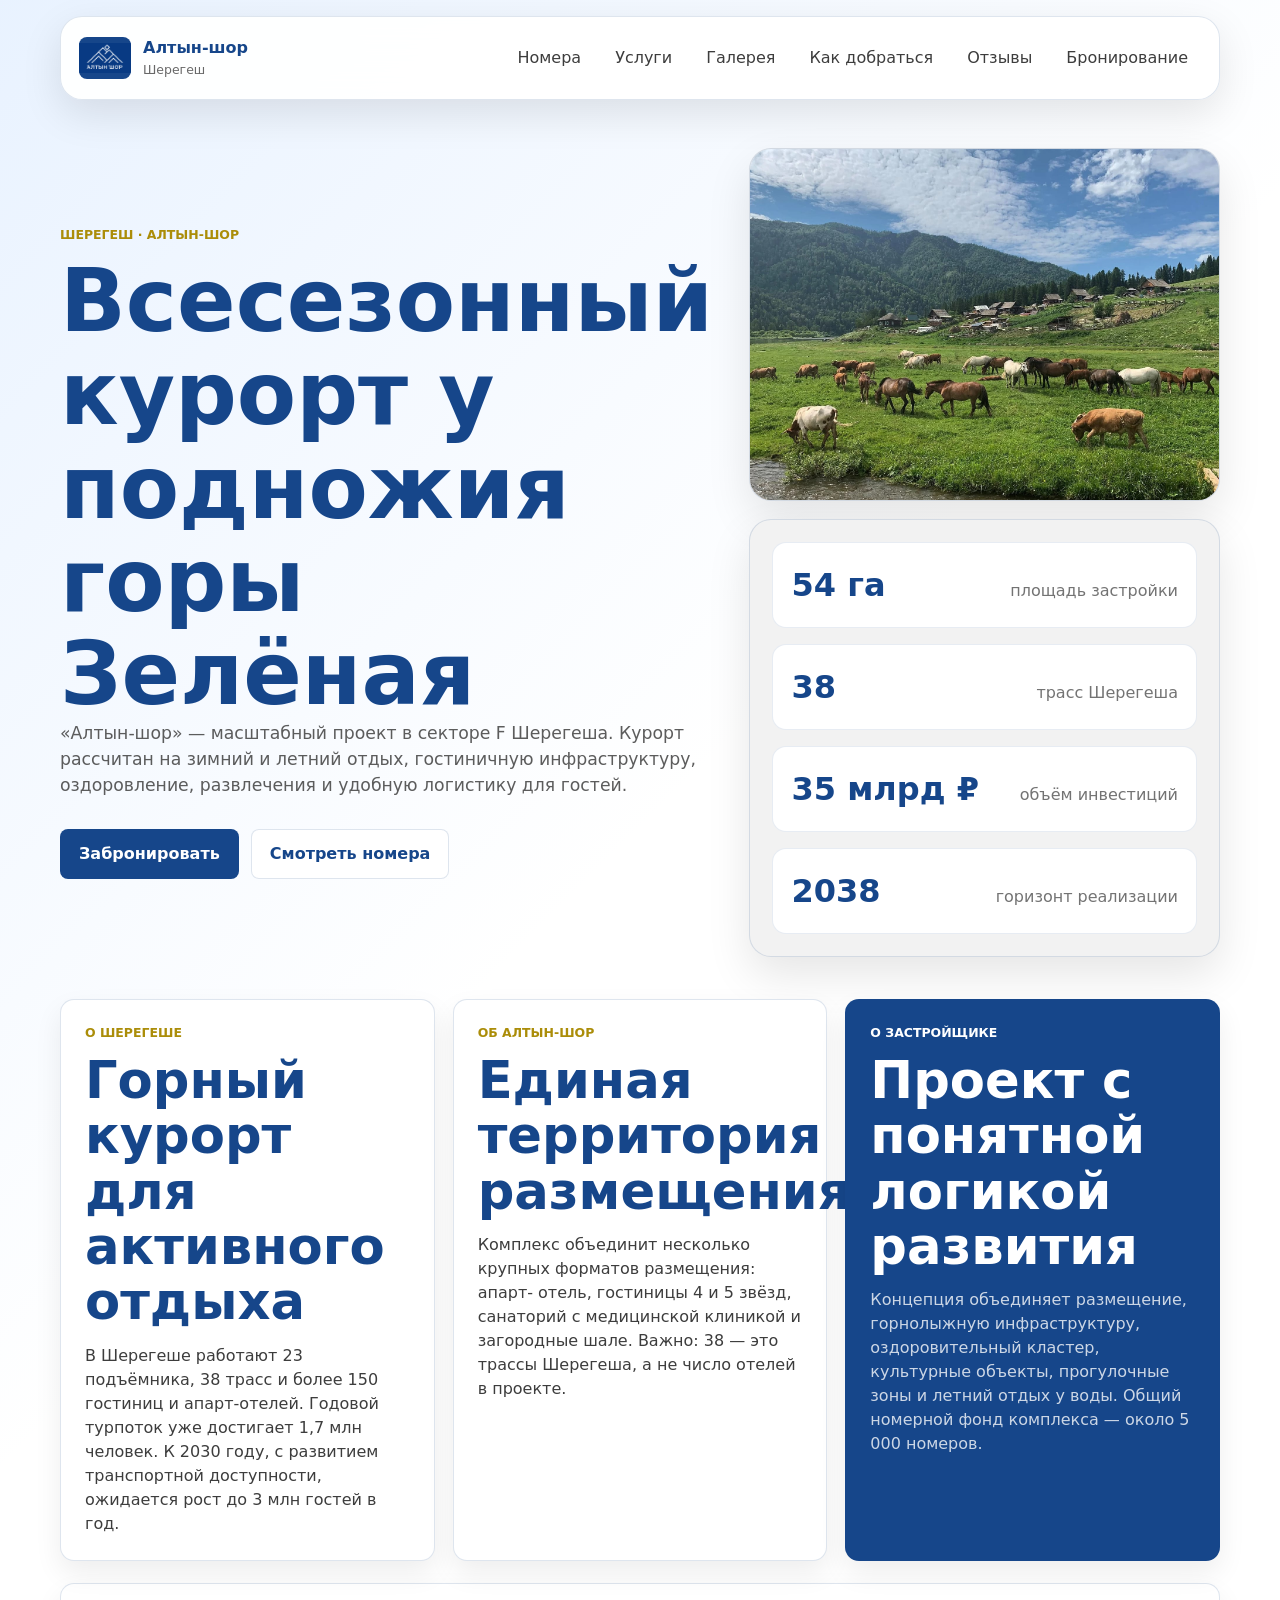
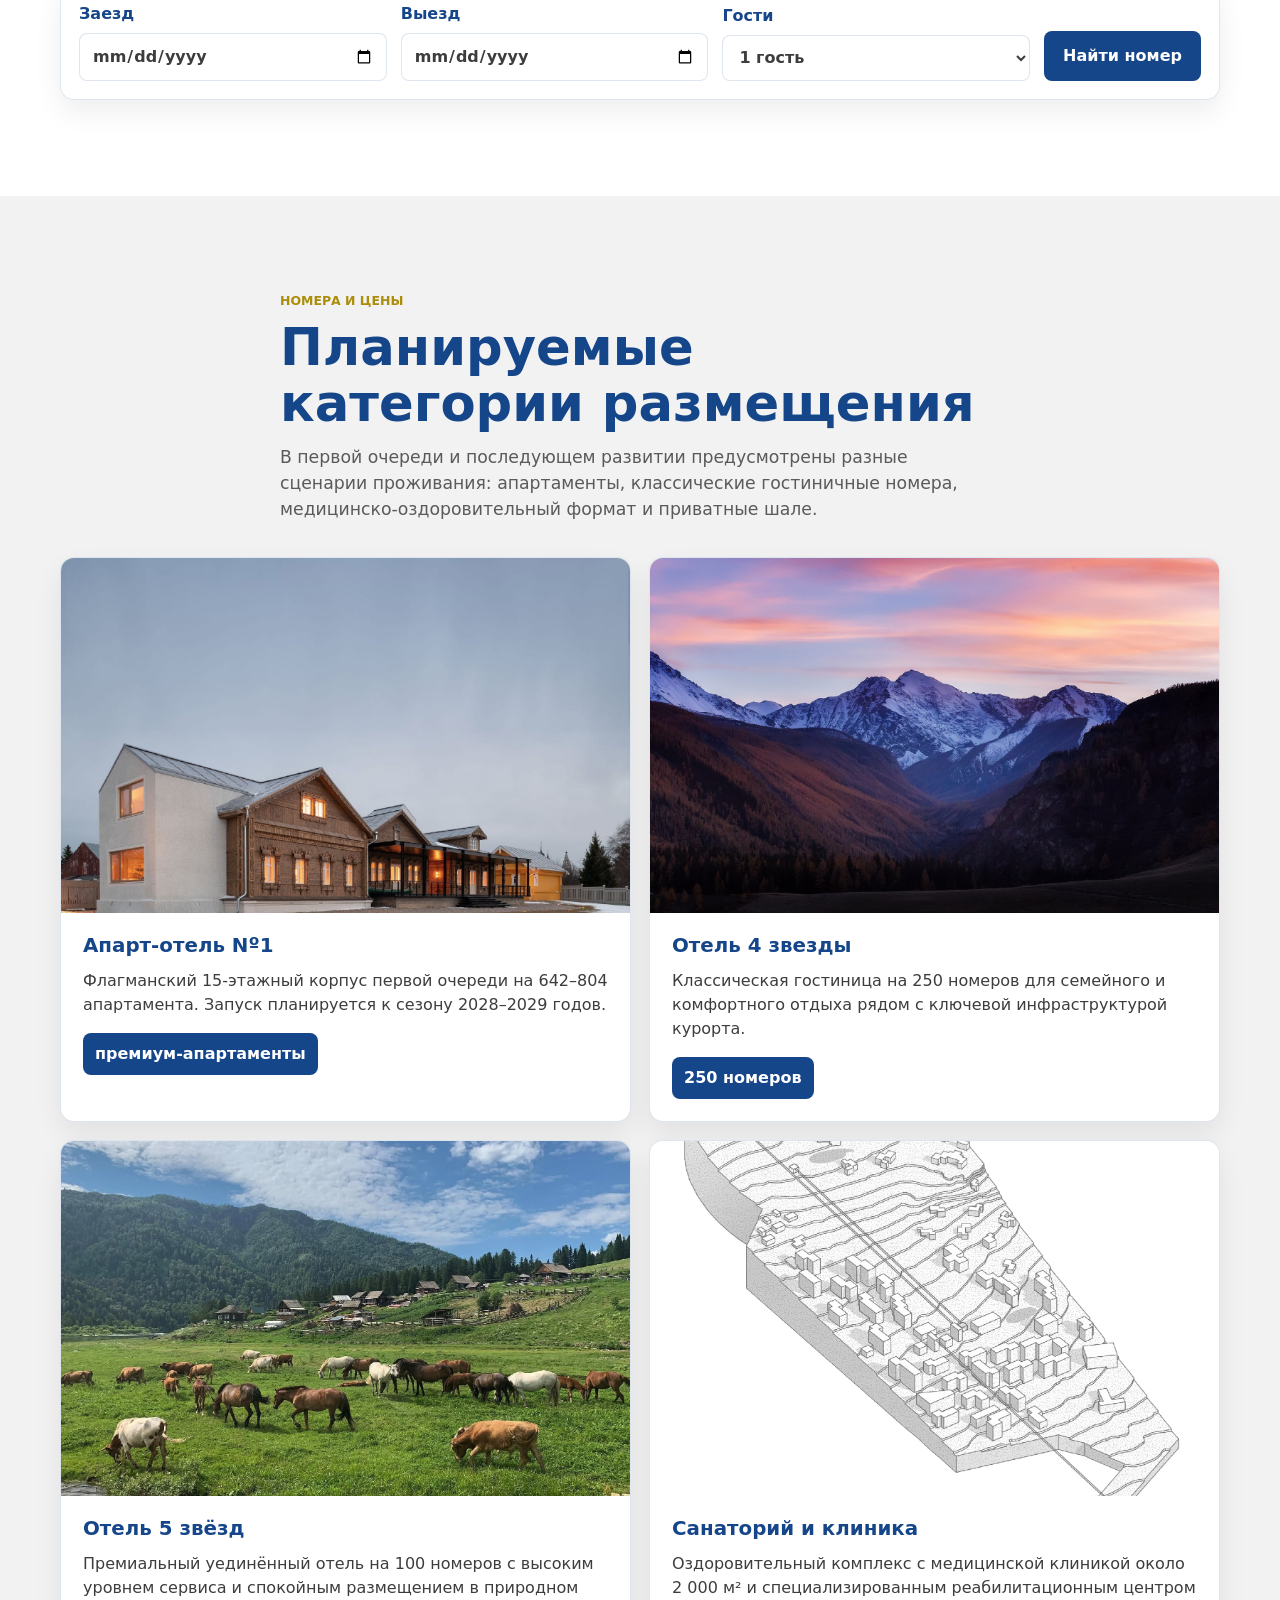
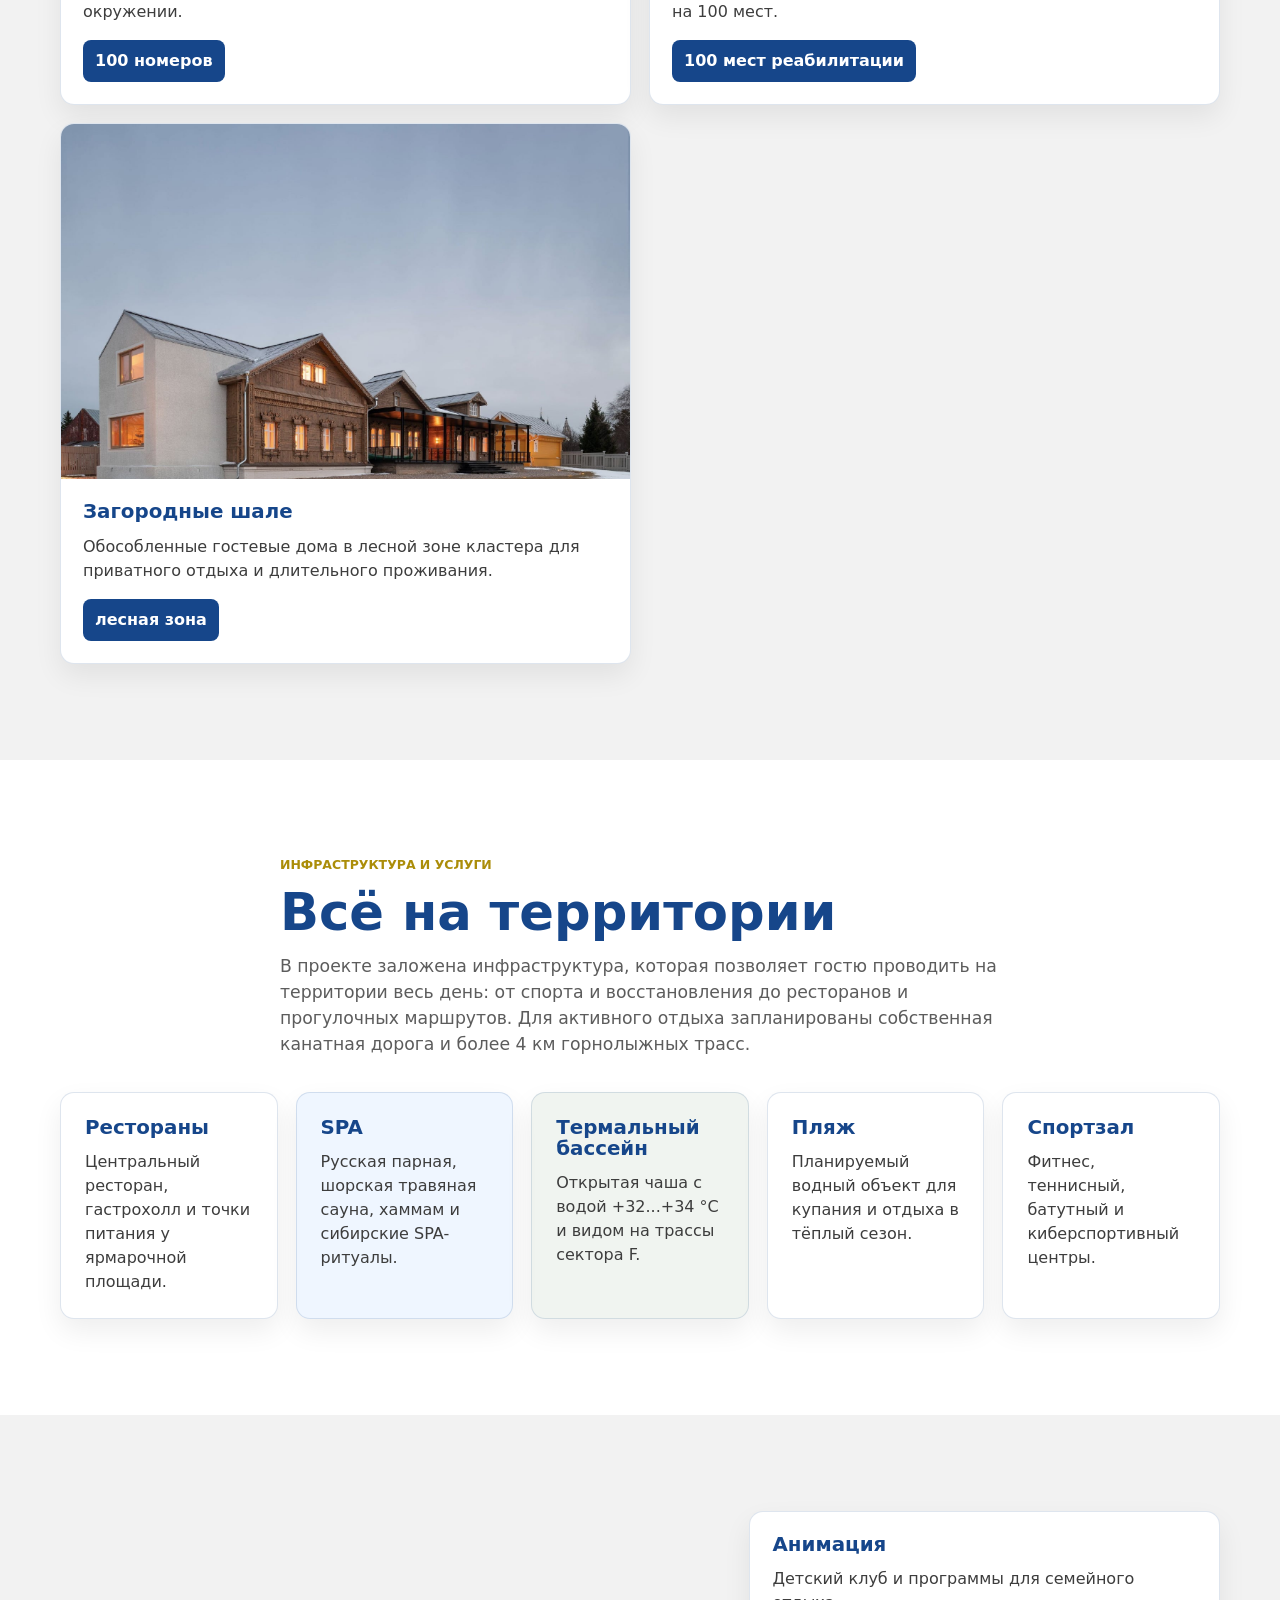
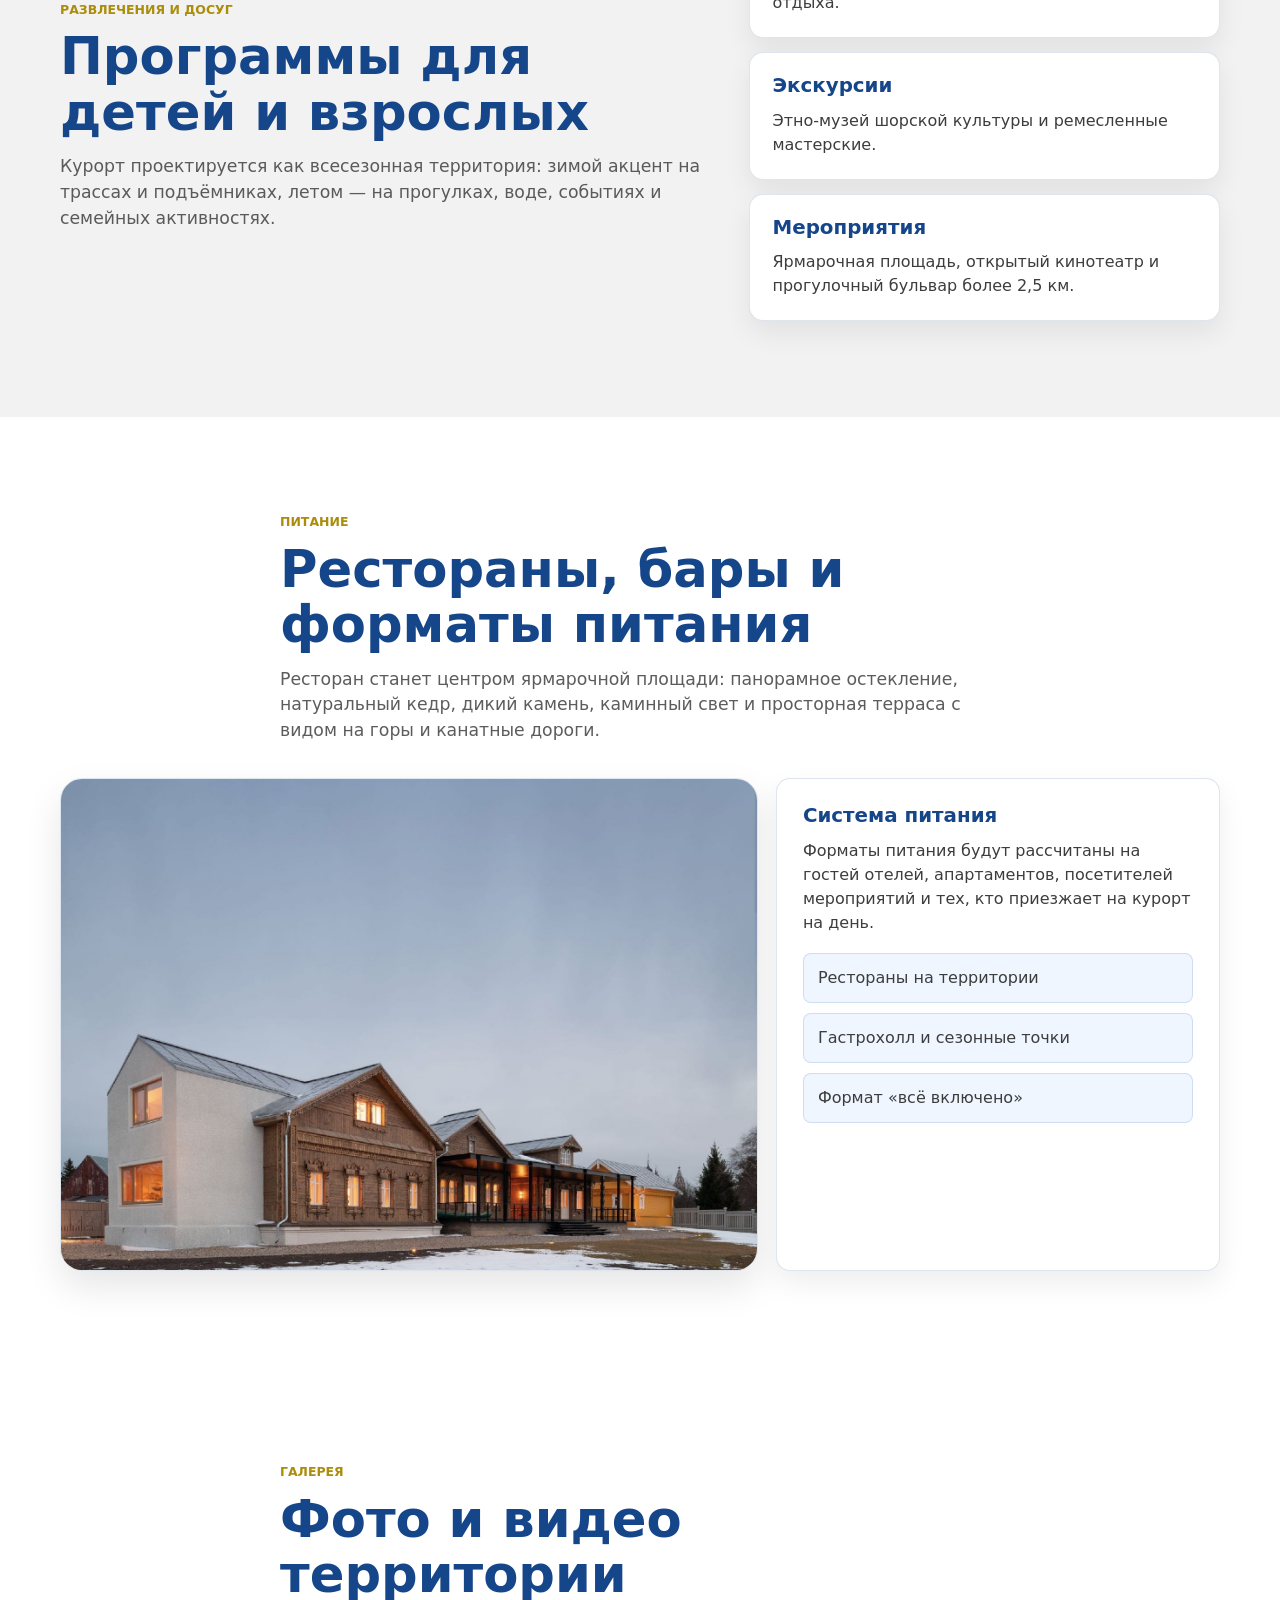
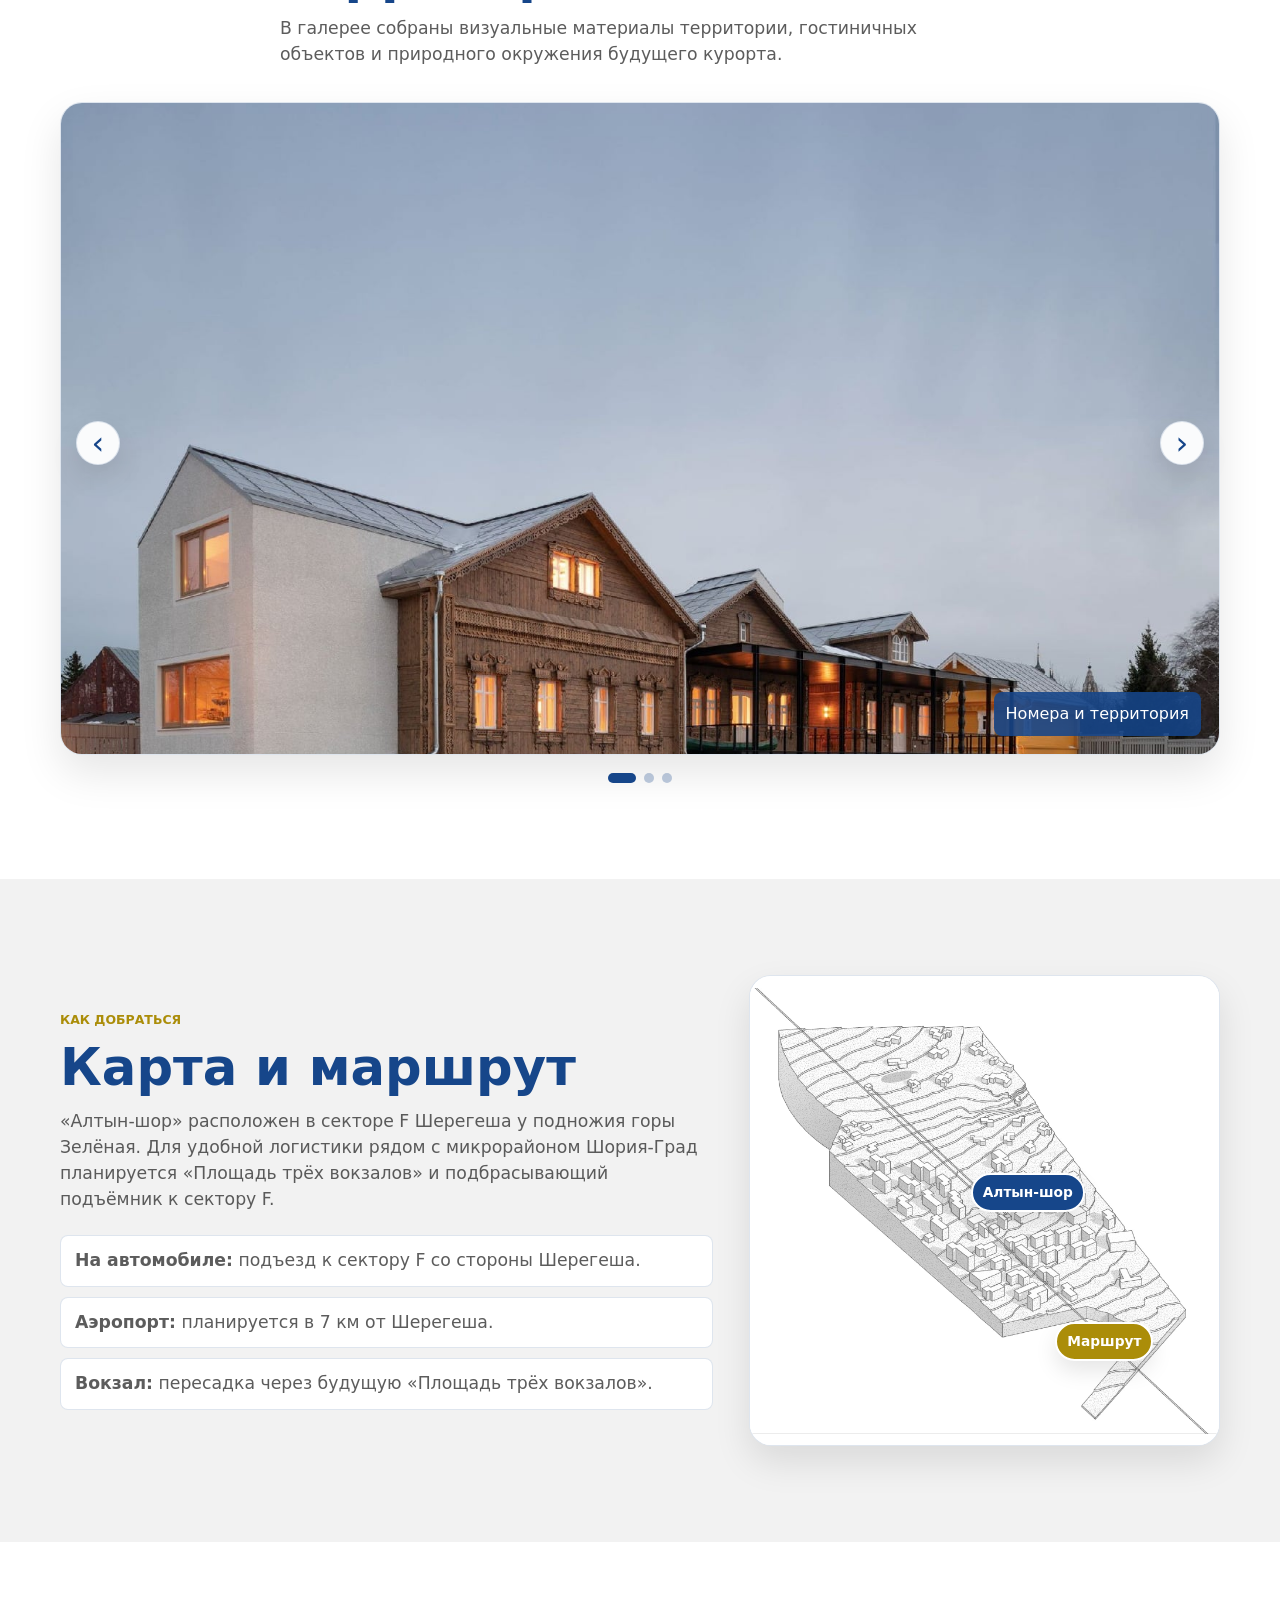
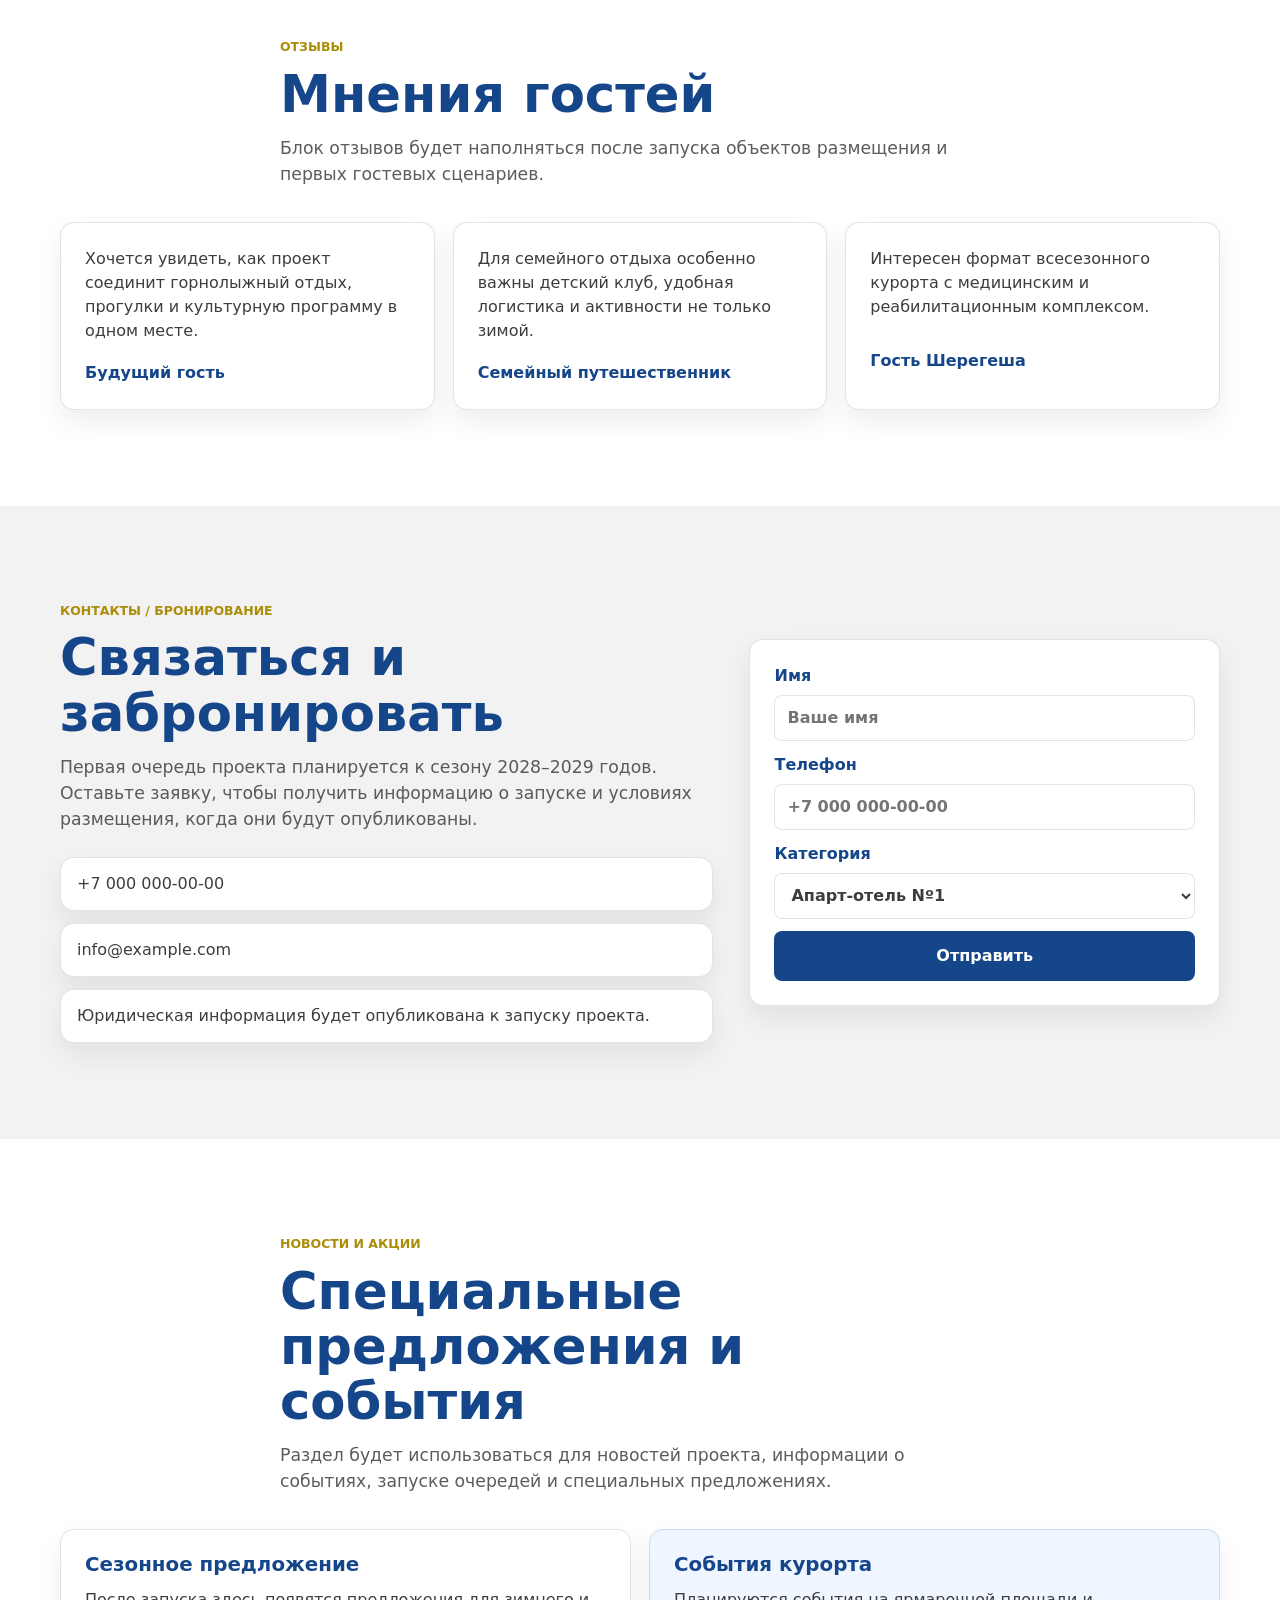
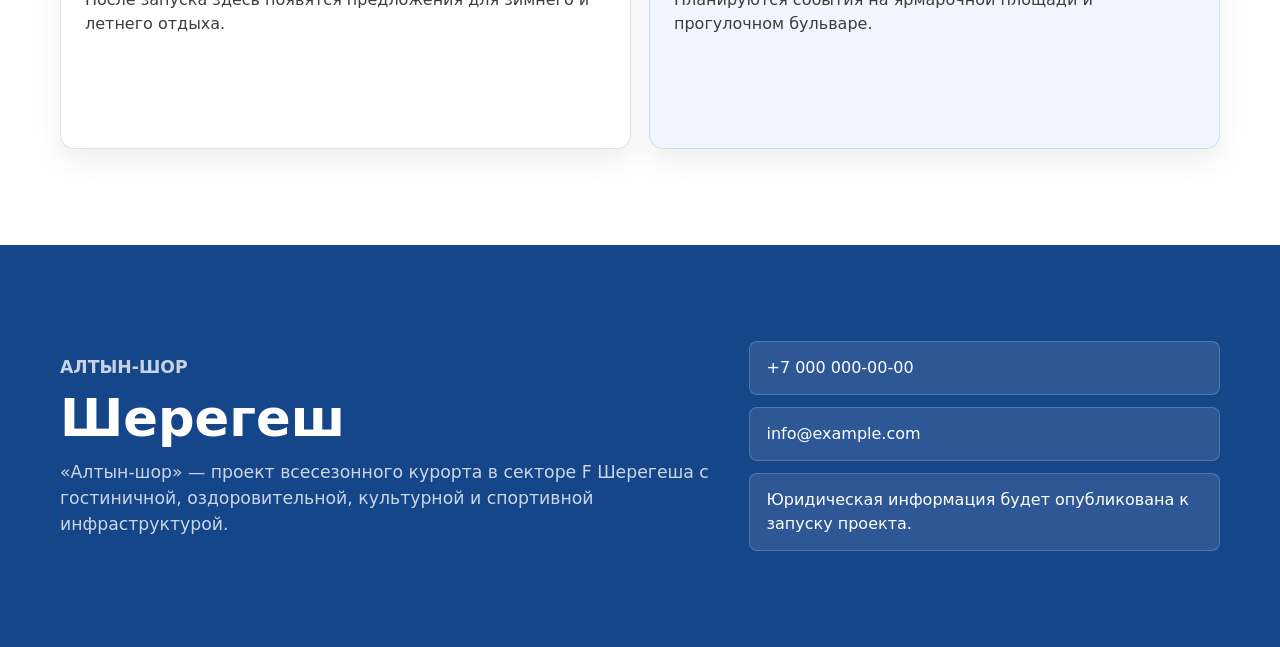
==== src/index.html @ 979ae22f "feat: Update" ====
<!doctype html>
<html lang="ru">
  <head>
    <meta charset="UTF-8" />
    <meta name="viewport" content="width=device-width, initial-scale=1.0" />
    <title>Алтын-шор | Шерегеш</title>
    <meta
      name="description"
      content="Одностраничный лендинг гостиничного проекта Алтын-шор в Шерегеше."
    />
    <link rel="stylesheet" href="./styles.css" />
  </head>
  <body>
    <header class="site-header" data-header>
      <div class="header-inner">
        <a class="brand" href="#top" aria-label="Алтын-шор, к началу страницы">
          <span class="brand-mark" aria-hidden="true">
            <img src="./static/logo.png" alt="" />
          </span>
          <span class="brand-text">
            <span class="brand-name">Алтын-шор</span>
            <span class="brand-subtitle">Шерегеш</span>
          </span>
        </a>

        <nav class="site-nav" aria-label="Навигация по странице">
          <a href="#rooms">Номера</a>
          <a href="#infrastructure">Услуги</a>
          <a href="#gallery">Галерея</a>
          <a href="#route">Как добраться</a>
          <a href="#reviews">Отзывы</a>
          <a href="#booking">Бронирование</a>
        </nav>
      </div>
    </header>

    <main id="top">
      <section class="hero section" id="home">
        <div class="section-grid hero-grid">
          <div class="hero-content">
            <p class="section-kicker">Шерегеш · Алтын-шор</p>
            <h1>Всесезонный курорт у подножия горы Зелёная</h1>
            <p class="section-lead">
              «Алтын-шор» — масштабный проект в секторе F Шерегеша. Курорт
              рассчитан на зимний и летний отдых, гостиничную инфраструктуру,
              оздоровление, развлечения и удобную логистику для гостей.
            </p>
            <div class="hero-actions">
              <a class="button button-primary" href="#booking">Забронировать</a>
              <a class="button button-secondary" href="#rooms">Смотреть номера</a>
            </div>
          </div>

          <div class="hero-aside">
            <figure class="hero-image-card">
              <img src="./static/shor.jpg" alt="Территория Алтын-шор" />
            </figure>

            <div class="hero-panel" aria-label="Краткая информация">
              <div>
                <span class="stat-number">54 га</span>
                <span class="stat-label">площадь застройки</span>
              </div>
              <div>
                <span class="stat-number">38</span>
                <span class="stat-label">трасс Шерегеша</span>
              </div>
              <div>
                <span class="stat-number">35 млрд ₽</span>
                <span class="stat-label">объём инвестиций</span>
              </div>
              <div>
                <span class="stat-number">2038</span>
                <span class="stat-label">горизонт реализации</span>
              </div>
            </div>
          </div>
        </div>

        <div class="home-details">
          <article class="feature-block">
            <p class="section-kicker">О Шерегеше</p>
            <h2>Горный курорт для активного отдыха</h2>
            <p>
              В Шерегеше работают 23 подъёмника, 38 трасс и более 150
              гостиниц и апарт-отелей. Годовой турпоток
              уже достигает 1,7 млн человек. К 2030 году, с развитием
              транспортной доступности, ожидается рост до 3 млн гостей в год.
            </p>
          </article>
          <article class="feature-block">
            <p class="section-kicker">Об Алтын-шор</p>
            <h2>Единая территория размещения</h2>
            <p>
              Комплекс объединит несколько крупных форматов размещения: апарт-
              отель, гостиницы 4 и 5 звёзд, санаторий с медицинской клиникой и
              загородные шале. Важно: 38 — это трассы Шерегеша, а не число
              отелей в проекте.
            </p>
          </article>
          <article class="feature-block developer-block">
            <p class="section-kicker">О застройщике</p>
            <h2>Проект с понятной логикой развития</h2>
            <p>
              Концепция объединяет размещение, горнолыжную инфраструктуру,
              оздоровительный кластер, культурные объекты, прогулочные зоны и
              летний отдых у воды. Общий номерной фонд комплекса — около 5 000
              номеров.
            </p>
          </article>
        </div>

        <form class="quick-booking" aria-label="Форма быстрого поиска">
          <label>
            <span>Заезд</span>
            <input type="date" name="arrival" />
          </label>
          <label>
            <span>Выезд</span>
            <input type="date" name="departure" />
          </label>
          <label>
            <span>Гости</span>
            <select name="guests">
              <option>1 гость</option>
              <option>2 гостя</option>
              <option>3 гостя</option>
              <option>4 гостя</option>
            </select>
          </label>
          <button class="button button-primary" type="submit">Найти номер</button>
        </form>
      </section>

      <section class="section pricing-section" id="rooms">
        <div class="section-heading">
          <p class="section-kicker">Номера и цены</p>
          <h2>Планируемые категории размещения</h2>
          <p>
            В первой очереди и последующем развитии предусмотрены разные
            сценарии проживания: апартаменты, классические гостиничные номера,
            медицинско-оздоровительный формат и приватные шале.
          </p>
        </div>

        <div class="room-grid">
          <article class="room-card">
            <img src="./static/houses.jpg" alt="Категория стандарт" />
            <div>
              <h3>Апарт-отель Nº1</h3>
              <p>
                Флагманский 15-этажный корпус первой очереди на 642–804
                апартамента. Запуск планируется к сезону 2028–2029 годов.
              </p>
              <span class="room-price">премиум-апартаменты</span>
            </div>
          </article>
          <article class="room-card">
            <img src="./static/shor-2.jpg" alt="Категория люкс" />
            <div>
              <h3>Отель 4 звезды</h3>
              <p>
                Классическая гостиница на 250 номеров для семейного и
                комфортного отдыха рядом с ключевой инфраструктурой курорта.
              </p>
              <span class="room-price">250 номеров</span>
            </div>
          </article>
          <article class="room-card">
            <img src="./static/shor.jpg" alt="Премиальный отель" />
            <div>
              <h3>Отель 5 звёзд</h3>
              <p>
                Премиальный уединённый отель на 100 номеров с высоким уровнем
                сервиса и спокойным размещением в природном окружении.
              </p>
              <span class="room-price">100 номеров</span>
            </div>
          </article>
          <article class="room-card">
            <img src="./static/shor-scheme.jpg" alt="Санаторий и клиника" />
            <div>
              <h3>Санаторий и клиника</h3>
              <p>
                Оздоровительный комплекс с медицинской клиникой около 2 000 м²
                и специализированным реабилитационным центром на 100 мест.
              </p>
              <span class="room-price">100 мест реабилитации</span>
            </div>
          </article>
          <article class="room-card">
            <img src="./static/houses.jpg" alt="Комплекс загородных шале" />
            <div>
              <h3>Загородные шале</h3>
              <p>
                Обособленные гостевые дома в лесной зоне кластера для
                приватного отдыха и длительного проживания.
              </p>
              <span class="room-price">лесная зона</span>
            </div>
          </article>
        </div>
      </section>

      <section class="section" id="infrastructure">
        <div class="section-heading">
          <p class="section-kicker">Инфраструктура и услуги</p>
          <h2>Всё на территории</h2>
          <p>
            В проекте заложена инфраструктура, которая позволяет гостю проводить
            на территории весь день: от спорта и восстановления до ресторанов и
            прогулочных маршрутов. Для активного отдыха запланированы
            собственная канатная дорога и более 4 км горнолыжных трасс.
          </p>
        </div>

        <div class="info-grid">
          <article class="info-card">
            <h3>Рестораны</h3>
            <p>Центральный ресторан, гастрохолл и точки питания у ярмарочной площади.</p>
          </article>
          <article class="info-card">
            <h3>SPA</h3>
            <p>Русская парная, шорская травяная сауна, хаммам и сибирские SPA-ритуалы.</p>
          </article>
          <article class="info-card">
            <h3>Термальный бассейн</h3>
            <p>Открытая чаша с водой +32...+34 °C и видом на трассы сектора F.</p>
          </article>
          <article class="info-card">
            <h3>Пляж</h3>
            <p>Планируемый водный объект для купания и отдыха в тёплый сезон.</p>
          </article>
          <article class="info-card">
            <h3>Спортзал</h3>
            <p>Фитнес, теннисный, батутный и киберспортивный центры.</p>
          </article>
        </div>
      </section>

      <section class="section leisure-section" id="leisure">
        <div class="section-grid">
          <div class="section-heading inline-heading">
            <p class="section-kicker">Развлечения и досуг</p>
            <h2>Программы для детей и взрослых</h2>
            <p>
              Курорт проектируется как всесезонная территория: зимой акцент на
              трассах и подъёмниках, летом — на прогулках, воде, событиях и
              семейных активностях.
            </p>
          </div>
          <div class="stack-list">
            <article>
              <h3>Анимация</h3>
              <p>Детский клуб и программы для семейного отдыха.</p>
            </article>
            <article>
              <h3>Экскурсии</h3>
              <p>Этно-музей шорской культуры и ремесленные мастерские.</p>
            </article>
            <article>
              <h3>Мероприятия</h3>
              <p>Ярмарочная площадь, открытый кинотеатр и прогулочный бульвар более 2,5 км.</p>
            </article>
          </div>
        </div>
      </section>

      <section class="section food-section" id="food">
        <div class="section-heading">
          <p class="section-kicker">Питание</p>
          <h2>Рестораны, бары и форматы питания</h2>
          <p>
            Ресторан станет центром ярмарочной площади: панорамное остекление,
            натуральный кедр, дикий камень, каминный свет и просторная терраса
            с видом на горы и канатные дороги.
          </p>
        </div>

        <div class="food-layout">
          <img src="./static/houses.jpg" alt="Территория с объектами питания" />
          <div class="food-card">
            <h3>Система питания</h3>
            <p>
              Форматы питания будут рассчитаны на гостей отелей, апартаментов,
              посетителей мероприятий и тех, кто приезжает на курорт на день.
            </p>
            <ul class="clean-list">
              <li>Рестораны на территории</li>
              <li>Гастрохолл и сезонные точки</li>
              <li>Формат «всё включено»</li>
            </ul>
          </div>
        </div>
      </section>

      <section class="section" id="gallery">
        <div class="section-heading">
          <p class="section-kicker">Галерея</p>
          <h2>Фото и видео территории</h2>
          <p>
            В галерее собраны визуальные материалы территории, гостиничных
            объектов и природного окружения будущего курорта.
          </p>
        </div>

        <div class="carousel" data-carousel>
          <button
            class="carousel-control carousel-control-prev"
            type="button"
            data-carousel-prev
            aria-label="Предыдущее изображение"
          >
            ‹
          </button>
          <div class="carousel-viewport">
            <div class="carousel-track" data-carousel-track>
              <figure class="carousel-slide">
                <img src="./static/houses.jpg" alt="Гостиничные дома Алтын-шор" />
                <figcaption>Номера и территория</figcaption>
              </figure>
              <figure class="carousel-slide">
                <img
                  src="./static/shor-2.jpg"
                  alt="Объект Алтын-шор на природной территории"
                />
                <figcaption>Виды и окружение</figcaption>
              </figure>
              <figure class="carousel-slide">
                <img src="./static/shor.jpg" alt="Вид территории Алтын-шор" />
                <figcaption>Общая зона отдыха</figcaption>
              </figure>
            </div>
          </div>
          <button
            class="carousel-control carousel-control-next"
            type="button"
            data-carousel-next
            aria-label="Следующее изображение"
          >
            ›
          </button>
          <div class="carousel-dots" data-carousel-dots aria-label="Слайды"></div>
        </div>
      </section>

      <section class="section map-section" id="route">
        <div class="section-grid">
          <div class="section-heading inline-heading">
            <p class="section-kicker">Как добраться</p>
            <h2>Карта и маршрут</h2>
            <p>
              «Алтын-шор» расположен в секторе F Шерегеша у подножия горы
              Зелёная. Для удобной логистики рядом с микрорайоном Шория-Град
              планируется «Площадь трёх вокзалов» и подбрасывающий подъёмник к
              сектору F.
            </p>
            <div class="route-notes">
              <p><strong>На автомобиле:</strong> подъезд к сектору F со стороны Шерегеша.</p>
              <p><strong>Аэропорт:</strong> планируется в 7 км от Шерегеша.</p>
              <p><strong>Вокзал:</strong> пересадка через будущую «Площадь трёх вокзалов».</p>
            </div>
          </div>
          <div class="map-frame interactive-map">
            <img
              src="./static/shor-scheme.jpg"
              alt="Схема расположения объектов Алтын-шор"
            />
            <span class="map-marker marker-main">Алтын-шор</span>
            <span class="map-marker marker-route">Маршрут</span>
          </div>
        </div>
      </section>

      <section class="section reviews-section" id="reviews">
        <div class="section-heading">
          <p class="section-kicker">Отзывы</p>
          <h2>Мнения гостей</h2>
          <p>
            Блок отзывов будет наполняться после запуска объектов размещения и
            первых гостевых сценариев.
          </p>
        </div>

        <div class="review-grid">
          <blockquote>
            <p>
              Хочется увидеть, как проект соединит горнолыжный отдых, прогулки
              и культурную программу в одном месте.
            </p>
            <cite>Будущий гость</cite>
          </blockquote>
          <blockquote>
            <p>
              Для семейного отдыха особенно важны детский клуб, удобная
              логистика и активности не только зимой.
            </p>
            <cite>Семейный путешественник</cite>
          </blockquote>
          <blockquote>
            <p>
              Интересен формат всесезонного курорта с медицинским и
              реабилитационным комплексом.
            </p>
            <cite>Гость Шерегеша</cite>
          </blockquote>
        </div>
      </section>

      <section class="section booking-section" id="booking">
        <div class="section-grid">
          <div class="section-heading inline-heading">
            <p class="section-kicker">Контакты / Бронирование</p>
            <h2>Связаться и забронировать</h2>
            <p>
              Первая очередь проекта планируется к сезону 2028–2029 годов.
              Оставьте заявку, чтобы получить информацию о запуске и условиях
              размещения, когда они будут опубликованы.
            </p>
            <address class="contact-list">
              <a href="tel:+70000000000">+7 000 000-00-00</a>
              <a href="mailto:info@example.com">info@example.com</a>
              <span>Юридическая информация будет опубликована к запуску проекта.</span>
            </address>
          </div>

          <form class="booking-form" aria-label="Онлайн-бронирование">
            <label>
              <span>Имя</span>
              <input type="text" name="name" placeholder="Ваше имя" />
            </label>
            <label>
              <span>Телефон</span>
              <input type="tel" name="phone" placeholder="+7 000 000-00-00" />
            </label>
            <label>
              <span>Категория</span>
              <select name="room">
                <option>Апарт-отель Nº1</option>
                <option>Отель 4 звезды</option>
                <option>Отель 5 звёзд</option>
                <option>Санаторий и клиника</option>
                <option>Загородные шале</option>
              </select>
            </label>
            <button class="button button-primary" type="submit">Отправить</button>
          </form>
        </div>
      </section>

      <section class="section news-section" id="news">
        <div class="section-heading">
          <p class="section-kicker">Новости и акции</p>
          <h2>Специальные предложения и события</h2>
          <p>
            Раздел будет использоваться для новостей проекта, информации о
            событиях, запуске очередей и специальных предложениях.
          </p>
        </div>

        <div class="news-grid">
          <article class="info-card">
            <h3>Сезонное предложение</h3>
            <p>После запуска здесь появятся предложения для зимнего и летнего отдыха.</p>
          </article>
          <article class="info-card">
            <h3>События курорта</h3>
            <p>Планируются события на ярмарочной площади и прогулочном бульваре.</p>
          </article>
        </div>
      </section>
    </main>

    <footer class="site-footer section">
      <div class="footer-grid">
        <div>
          <p class="section-kicker">Алтын-шор</p>
          <h2>Шерегеш</h2>
          <p>
            «Алтын-шор» — проект всесезонного курорта в секторе F Шерегеша с
            гостиничной, оздоровительной, культурной и спортивной
            инфраструктурой.
          </p>
        </div>
        <address class="footer-contacts">
          <a href="tel:+70000000000">+7 000 000-00-00</a>
          <a href="mailto:info@example.com">info@example.com</a>
          <span>Юридическая информация будет опубликована к запуску проекта.</span>
        </address>
      </div>
    </footer>

    <script src="./script.js"></script>
  </body>
</html>
---- src/styles.css ----
:root {
  --color-primary: rgb(22 70 138);
  --color-accent: rgb(171 141 9);
  --color-accent-secondary: rgb(210 123 165);
  --color-support-blue: rgb(174 209 255);
  --color-support-violet: rgb(155 168 227);
  --color-support-green: rgb(66 120 71);
  --color-support-purple: rgb(109 84 191);
  --color-text: rgb(61 61 61);
  --color-background: rgb(255 255 255);
  --color-surface: rgb(242 242 242);
  --color-black: rgb(0 0 0);
  --color-border: rgb(22 70 138 / 14%);
  --color-shadow: rgb(0 0 0 / 10%);
  --radius-sm: 8px;
  --radius-md: 14px;
  --radius-lg: 22px;
  --container: 1160px;
  --header-height: 82px;
  --transition: 180ms ease;
}

*,
*::before,
*::after {
  box-sizing: border-box;
}

* {
  margin: 0;
}

html {
  scroll-behavior: smooth;
}

body {
  min-height: 100vh;
  color: var(--color-text);
  background: var(--color-background);
  font-family:
    Inter, system-ui, -apple-system, BlinkMacSystemFont, "Segoe UI", sans-serif;
  line-height: 1.5;
  text-rendering: optimizeLegibility;
}

img,
picture,
svg {
  display: block;
  max-width: 100%;
}

button,
input,
textarea,
select {
  font: inherit;
}

button {
  border: 0;
}

a {
  color: inherit;
  text-decoration: none;
}

a:visited {
  color: inherit;
}

:focus-visible {
  outline: 3px solid rgb(171 141 9 / 45%);
  outline-offset: 3px;
}

main {
  overflow: hidden;
}

.site-header {
  position: fixed;
  top: 16px;
  left: 50%;
  z-index: 20;
  width: min(calc(100% - 32px), var(--container));
  min-height: var(--header-height);
  color: var(--color-primary);
  background: rgb(255 255 255 / 94%);
  border: 1px solid var(--color-border);
  border-radius: var(--radius-lg);
  box-shadow: 0 14px 40px var(--color-shadow);
  transform: translateX(-50%);
  transition:
    width var(--transition),
    min-height var(--transition),
    border-radius var(--transition),
    box-shadow var(--transition);
  backdrop-filter: blur(16px);
}

.site-header.is-compact:not(:hover):not(:focus-within) {
  width: min(184px, calc(100% - 32px));
  min-height: 48px;
  border-radius: 999px;
  box-shadow: 0 10px 28px rgb(0 0 0 / 8%);
}

.header-inner {
  display: flex;
  align-items: center;
  justify-content: space-between;
  gap: 24px;
  min-height: var(--header-height);
  padding: 14px 18px;
  transition:
    min-height var(--transition),
    padding var(--transition);
}

.site-header.is-compact:not(:hover):not(:focus-within) .header-inner {
  justify-content: center;
  min-height: 48px;
  padding: 8px 12px;
}

.brand {
  display: inline-flex;
  align-items: center;
  gap: 12px;
  min-width: max-content;
}

.brand-mark {
  display: grid;
  width: 52px;
  height: 42px;
  place-items: center;
  color: var(--color-background);
  font-size: 0.86rem;
  font-weight: 700;
  background: var(--color-primary);
  border-radius: var(--radius-sm);
  overflow: hidden;
}

.brand-mark img {
  width: 100%;
  height: 100%;
  object-fit: contain;
}

.brand-text {
  display: grid;
  gap: 1px;
  transition:
    opacity var(--transition),
    max-width var(--transition);
}

.brand-name {
  font-weight: 800;
  letter-spacing: 0;
}

.brand-subtitle {
  color: rgb(61 61 61 / 78%);
  font-size: 0.78rem;
}

.site-nav {
  display: flex;
  flex-wrap: wrap;
  justify-content: flex-end;
  gap: 8px;
}

.site-nav a {
  padding: 9px 12px;
  color: var(--color-text);
  border: 1px solid transparent;
  border-radius: 999px;
  transition:
    color var(--transition),
    background var(--transition),
    border-color var(--transition);
}

.site-nav a:hover,
.site-nav a:focus-visible {
  color: var(--color-primary);
  background: rgb(174 209 255 / 30%);
  border-color: var(--color-border);
}

.site-header.is-compact:not(:hover):not(:focus-within) .site-nav,
.site-header.is-compact:not(:hover):not(:focus-within) .brand-subtitle {
  position: absolute;
  pointer-events: none;
  opacity: 0;
}

.site-header.is-compact:not(:hover):not(:focus-within) .brand-text {
  max-width: 0;
  overflow: hidden;
  opacity: 0;
}

.section {
  padding: 96px 24px;
  scroll-margin-top: 120px;
}

.hero {
  min-height: 100vh;
  padding-top: 148px;
  background:
    linear-gradient(135deg, rgb(174 209 255 / 28%), rgb(255 255 255 / 0) 48%),
    var(--color-background);
}

.section-grid,
.footer-grid {
  display: grid;
  grid-template-columns: minmax(0, 1fr) minmax(320px, 0.72fr);
  gap: 36px;
  align-items: center;
  width: min(100%, var(--container));
  margin: 0 auto;
}

.hero-grid {
  min-height: calc(100vh - 244px);
}

.hero-content,
.section-heading {
  max-width: 720px;
}

.section-heading {
  width: min(100%, var(--container));
  margin: 0 auto 34px;
}

.inline-heading {
  width: auto;
  margin: 0;
}

.section-kicker {
  margin-bottom: 10px;
  color: var(--color-accent);
  font-size: 0.78rem;
  font-weight: 800;
  letter-spacing: 0;
  text-transform: uppercase;
}

h1,
h2,
h3 {
  color: var(--color-primary);
  line-height: 1.08;
}

h1 {
  max-width: 760px;
  font-size: 5.4rem;
  letter-spacing: 0;
}

h2 {
  margin-bottom: 14px;
  font-size: 3.2rem;
  letter-spacing: 0;
}

h3 {
  margin-bottom: 12px;
  font-size: 1.24rem;
}

.section-lead,
.section-heading p:not(.section-kicker),
.footer-grid p {
  color: rgb(61 61 61 / 84%);
  font-size: 1.08rem;
}

.hero-actions {
  display: flex;
  flex-wrap: wrap;
  gap: 12px;
  margin-top: 30px;
}

.button {
  display: inline-flex;
  align-items: center;
  justify-content: center;
  min-height: 46px;
  padding: 12px 18px;
  font-weight: 700;
  border: 1px solid transparent;
  border-radius: var(--radius-sm);
  transition:
    transform var(--transition),
    box-shadow var(--transition),
    background var(--transition),
    border-color var(--transition);
}

.button:hover,
.button:focus-visible {
  transform: translateY(-2px);
  box-shadow: 0 12px 26px rgb(0 0 0 / 12%);
}

.button-primary {
  color: var(--color-background);
  background: var(--color-primary);
}

.button-secondary {
  color: var(--color-primary);
  background: var(--color-background);
  border-color: var(--color-border);
}

.hero-aside {
  display: grid;
  gap: 18px;
}

.hero-image-card,
.hero-panel {
  border: 1px solid var(--color-border);
  border-radius: var(--radius-lg);
  box-shadow: 0 18px 44px var(--color-shadow);
}

.hero-image-card {
  overflow: hidden;
  background: var(--color-surface);
}

.hero-image-card img {
  width: 100%;
  aspect-ratio: 4 / 3;
  object-fit: cover;
}

.hero-panel {
  display: grid;
  gap: 16px;
  padding: 22px;
  background: var(--color-surface);
}

.hero-panel > div {
  display: flex;
  align-items: baseline;
  justify-content: space-between;
  gap: 16px;
  padding: 18px;
  background: var(--color-background);
  border: 1px solid rgb(22 70 138 / 10%);
  border-radius: var(--radius-md);
}

.stat-number {
  color: var(--color-primary);
  font-size: 2rem;
  font-weight: 800;
}

.stat-label {
  color: rgb(61 61 61 / 72%);
  text-align: right;
}

.home-details {
  display: grid;
  grid-template-columns: repeat(3, minmax(0, 1fr));
  gap: 18px;
  width: min(100%, var(--container));
  margin: 42px auto 0;
}

.feature-block,
.food-card,
.stack-list article,
.booking-form,
.quick-booking,
.contact-list a,
.contact-list span,
.review-grid blockquote,
.room-card {
  border: 1px solid var(--color-border);
  border-radius: var(--radius-md);
  box-shadow: 0 12px 28px rgb(0 0 0 / 7%);
}

.feature-block {
  min-height: 250px;
  padding: 24px;
  background: var(--color-background);
}

.developer-block {
  color: var(--color-background);
  background: var(--color-primary);
}

.developer-block h2,
.developer-block .section-kicker {
  color: var(--color-background);
}

.developer-block p {
  color: rgb(255 255 255 / 78%);
}

.quick-booking {
  display: grid;
  grid-template-columns: repeat(3, minmax(0, 1fr)) auto;
  gap: 14px;
  align-items: end;
  width: min(100%, var(--container));
  margin: 22px auto 0;
  padding: 18px;
  background: rgb(255 255 255 / 94%);
}

label {
  display: grid;
  gap: 7px;
  color: var(--color-primary);
  font-weight: 700;
}

input,
select {
  width: 100%;
  min-height: 46px;
  padding: 10px 12px;
  color: var(--color-text);
  background: var(--color-background);
  border: 1px solid var(--color-border);
  border-radius: var(--radius-sm);
}

.room-grid,
.food-layout,
.review-grid,
.news-grid {
  display: grid;
  gap: 18px;
  width: min(100%, var(--container));
  margin: 0 auto;
}

.room-grid {
  grid-template-columns: repeat(2, minmax(0, 1fr));
}

.room-card {
  overflow: hidden;
  background: var(--color-background);
}

.room-card img {
  width: 100%;
  aspect-ratio: 16 / 10;
  object-fit: cover;
}

.room-card > div {
  padding: 22px;
}

.room-price {
  display: inline-flex;
  margin-top: 16px;
  padding: 9px 12px;
  color: var(--color-background);
  font-weight: 800;
  background: var(--color-primary);
  border-radius: var(--radius-sm);
}

.carousel {
  position: relative;
  width: min(100%, var(--container));
  margin: 0 auto;
}

.carousel-viewport {
  overflow: hidden;
  border: 1px solid var(--color-border);
  border-radius: var(--radius-lg);
  box-shadow: 0 18px 42px var(--color-shadow);
}

.carousel-track {
  display: flex;
  transition: transform 320ms ease;
}

.carousel-slide {
  position: relative;
  flex: 0 0 100%;
  min-width: 0;
  background: var(--color-surface);
}

.carousel-slide img {
  width: 100%;
  aspect-ratio: 16 / 9;
  object-fit: cover;
}

.carousel-slide figcaption {
  position: absolute;
  right: 18px;
  bottom: 18px;
  max-width: calc(100% - 36px);
  padding: 10px 12px;
  color: var(--color-background);
  background: rgb(22 70 138 / 88%);
  border-radius: var(--radius-sm);
}

.carousel-control {
  position: absolute;
  top: 50%;
  z-index: 2;
  display: grid;
  width: 44px;
  height: 44px;
  place-items: center;
  color: var(--color-primary);
  font-size: 2rem;
  line-height: 1;
  background: rgb(255 255 255 / 94%);
  border: 1px solid var(--color-border);
  border-radius: 50%;
  box-shadow: 0 12px 28px var(--color-shadow);
  transform: translateY(-50%);
  cursor: pointer;
  transition:
    color var(--transition),
    transform var(--transition),
    background var(--transition);
}

.carousel-control:hover,
.carousel-control:focus-visible {
  color: var(--color-background);
  background: var(--color-primary);
  transform: translateY(-50%) scale(1.04);
}

.carousel-control-prev {
  left: 16px;
}

.carousel-control-next {
  right: 16px;
}

.carousel-dots {
  display: flex;
  justify-content: center;
  gap: 8px;
  margin-top: 18px;
}

.carousel-dots button {
  width: 10px;
  height: 10px;
  padding: 0;
  background: rgb(22 70 138 / 28%);
  border-radius: 50%;
  cursor: pointer;
  transition:
    width var(--transition),
    background var(--transition);
}

.carousel-dots button.is-active {
  width: 28px;
  background: var(--color-primary);
  border-radius: 999px;
}

.map-section,
.pricing-section,
.leisure-section,
.booking-section {
  background: var(--color-surface);
}

.map-frame {
  overflow: hidden;
  background: var(--color-background);
  border: 1px solid var(--color-border);
  border-radius: var(--radius-lg);
  box-shadow: 0 16px 36px var(--color-shadow);
}

.map-frame img {
  width: 100%;
  aspect-ratio: 1 / 1;
  object-fit: contain;
  background: var(--color-background);
}

.interactive-map {
  position: relative;
}

.map-marker {
  position: absolute;
  display: inline-flex;
  align-items: center;
  min-height: 34px;
  padding: 7px 10px;
  color: var(--color-background);
  font-size: 0.86rem;
  font-weight: 800;
  background: var(--color-primary);
  border: 2px solid var(--color-background);
  border-radius: 999px;
  box-shadow: 0 10px 22px var(--color-shadow);
}

.marker-main {
  top: 42%;
  left: 47%;
}

.marker-route {
  right: 14%;
  bottom: 18%;
  background: var(--color-accent);
}

.route-notes {
  display: grid;
  gap: 10px;
  margin-top: 22px;
}

.route-notes p {
  padding: 12px 14px;
  background: var(--color-background);
  border: 1px solid var(--color-border);
  border-radius: var(--radius-sm);
}

.info-grid {
  display: grid;
  grid-template-columns: repeat(auto-fit, minmax(190px, 1fr));
  gap: 18px;
  width: min(100%, var(--container));
  margin: 0 auto;
}

.info-card {
  min-height: 220px;
  padding: 24px;
  background: var(--color-background);
  border: 1px solid var(--color-border);
  border-radius: var(--radius-md);
  box-shadow: 0 12px 28px rgb(0 0 0 / 7%);
}

.info-card:nth-child(2) {
  background: rgb(174 209 255 / 20%);
}

.info-card:nth-child(3) {
  background: rgb(66 120 71 / 8%);
}

.stack-list {
  display: grid;
  gap: 14px;
}

.stack-list article {
  padding: 22px;
  background: var(--color-background);
}

.food-layout {
  grid-template-columns: minmax(0, 1.1fr) minmax(320px, 0.7fr);
  align-items: stretch;
}

.food-layout > img {
  width: 100%;
  height: 100%;
  min-height: 360px;
  object-fit: cover;
  border: 1px solid var(--color-border);
  border-radius: var(--radius-lg);
  box-shadow: 0 16px 36px var(--color-shadow);
}

.food-card {
  padding: 26px;
  background: var(--color-background);
}

.clean-list {
  display: grid;
  gap: 10px;
  margin-top: 18px;
  padding: 0;
  list-style: none;
}

.clean-list li {
  padding: 12px 14px;
  background: rgb(174 209 255 / 20%);
  border: 1px solid var(--color-border);
  border-radius: var(--radius-sm);
}

.review-grid {
  grid-template-columns: repeat(3, minmax(0, 1fr));
}

.review-grid blockquote {
  display: grid;
  gap: 18px;
  padding: 24px;
  background: var(--color-background);
}

.review-grid cite {
  color: var(--color-primary);
  font-style: normal;
  font-weight: 800;
}

.booking-form,
.contact-list {
  display: grid;
  gap: 12px;
}

.booking-form {
  padding: 24px;
  background: var(--color-background);
}

.contact-list {
  margin-top: 24px;
  font-style: normal;
}

.contact-list a,
.contact-list span {
  display: block;
  padding: 14px 16px;
  background: var(--color-background);
}

.news-grid {
  grid-template-columns: repeat(2, minmax(0, 1fr));
}

.pricing-table {
  width: min(100%, var(--container));
  margin: 0 auto;
  overflow: hidden;
  background: var(--color-background);
  border: 1px solid var(--color-border);
  border-radius: var(--radius-lg);
  box-shadow: 0 14px 34px var(--color-shadow);
}

.pricing-row {
  display: grid;
  grid-template-columns: minmax(140px, 0.7fr) minmax(220px, 1.4fr) minmax(120px, 0.5fr);
  gap: 16px;
  padding: 18px 22px;
  border-bottom: 1px solid rgb(22 70 138 / 10%);
}

.pricing-row:last-child {
  border-bottom: 0;
}

.pricing-head {
  color: var(--color-background);
  font-weight: 800;
  background: var(--color-primary);
}

.pricing-row span:last-child {
  font-weight: 800;
  text-align: right;
}

.site-footer {
  color: var(--color-background);
  background: var(--color-primary);
}

.site-footer h2,
.site-footer .section-kicker {
  color: var(--color-background);
}

.site-footer .section-kicker {
  opacity: 0.76;
}

.site-footer p {
  color: rgb(255 255 255 / 78%);
}

.footer-contacts {
  display: grid;
  gap: 12px;
  font-style: normal;
}

.footer-contacts a,
.footer-contacts span {
  display: block;
  padding: 14px 16px;
  color: var(--color-background);
  background: rgb(255 255 255 / 10%);
  border: 1px solid rgb(255 255 255 / 18%);
  border-radius: var(--radius-sm);
  transition:
    background var(--transition),
    transform var(--transition);
}

.footer-contacts a:hover,
.footer-contacts a:focus-visible {
  background: rgb(255 255 255 / 18%);
  transform: translateY(-2px);
}

@media (max-width: 900px) {
  :root {
    --header-height: auto;
  }

  .site-header {
    top: 10px;
    width: min(calc(100% - 20px), var(--container));
  }

  .site-header.is-compact:not(:hover):not(:focus-within) {
    width: 64px;
  }

  .header-inner {
    align-items: flex-start;
    flex-direction: column;
    gap: 12px;
  }

  .site-header.is-compact:not(:hover):not(:focus-within) .header-inner {
    align-items: center;
  }

  .site-nav {
    justify-content: flex-start;
  }

  .site-nav a {
    padding: 8px 10px;
    font-size: 0.9rem;
  }

  .section {
    padding: 76px 18px;
    scroll-margin-top: 104px;
  }

  .hero {
    padding-top: 124px;
  }

  .section-grid,
  .footer-grid,
  .info-grid,
  .home-details,
  .room-grid,
  .food-layout,
  .review-grid,
  .news-grid {
    grid-template-columns: 1fr;
  }

  .quick-booking {
    grid-template-columns: repeat(2, minmax(0, 1fr));
  }

  .hero-grid {
    min-height: auto;
  }

  h1 {
    font-size: 4.6rem;
  }

  h2 {
    font-size: 2.6rem;
  }

  .pricing-row {
    grid-template-columns: 1fr;
    gap: 6px;
  }

  .pricing-row span:last-child {
    text-align: left;
  }

  .food-layout > img {
    min-height: 280px;
  }
}

@media (max-width: 560px) {
  .section {
    padding-inline: 14px;
  }

  .hero-actions,
  .button {
    width: 100%;
  }

  .quick-booking {
    grid-template-columns: 1fr;
  }

  h1 {
    font-size: 3.2rem;
  }

  h2 {
    font-size: 2rem;
  }

  .brand-mark {
    width: 50px;
    height: 40px;
  }

  .carousel-control {
    width: 38px;
    height: 38px;
    font-size: 1.7rem;
  }

  .carousel-control-prev {
    left: 10px;
  }

  .carousel-control-next {
    right: 10px;
  }

  .carousel-slide figcaption {
    right: 10px;
    bottom: 10px;
    left: 10px;
    max-width: none;
    font-size: 0.9rem;
  }

  .map-marker {
    min-height: 30px;
    padding: 5px 8px;
    font-size: 0.74rem;
  }
}

@media (max-width: 760px) {
  .site-header,
  .site-header.is-compact,
  .site-header.is-compact:not(:hover):not(:focus-within) {
    top: 8px;
    width: min(calc(100% - 16px), 360px);
    min-height: 50px;
    border-radius: var(--radius-md);
    box-shadow: 0 8px 22px rgb(0 0 0 / 8%);
  }

  .header-inner,
  .site-header.is-compact:not(:hover):not(:focus-within) .header-inner {
    flex-direction: row;
    align-items: center;
    justify-content: flex-start;
    min-height: 50px;
    padding: 6px 10px;
  }

  .brand {
    pointer-events: none;
  }

  .brand-text,
  .site-header.is-compact:not(:hover):not(:focus-within) .brand-text {
    position: static;
    max-width: none;
    overflow: visible;
    opacity: 1;
  }

  .brand-subtitle,
  .site-header.is-compact:not(:hover):not(:focus-within) .brand-subtitle {
    display: none;
  }

  .site-nav,
  .site-header.is-compact:not(:hover):not(:focus-within) .site-nav {
    display: none;
  }

  .hero {
    padding-top: 88px;
  }

  .section {
    scroll-margin-top: 74px;
  }
}
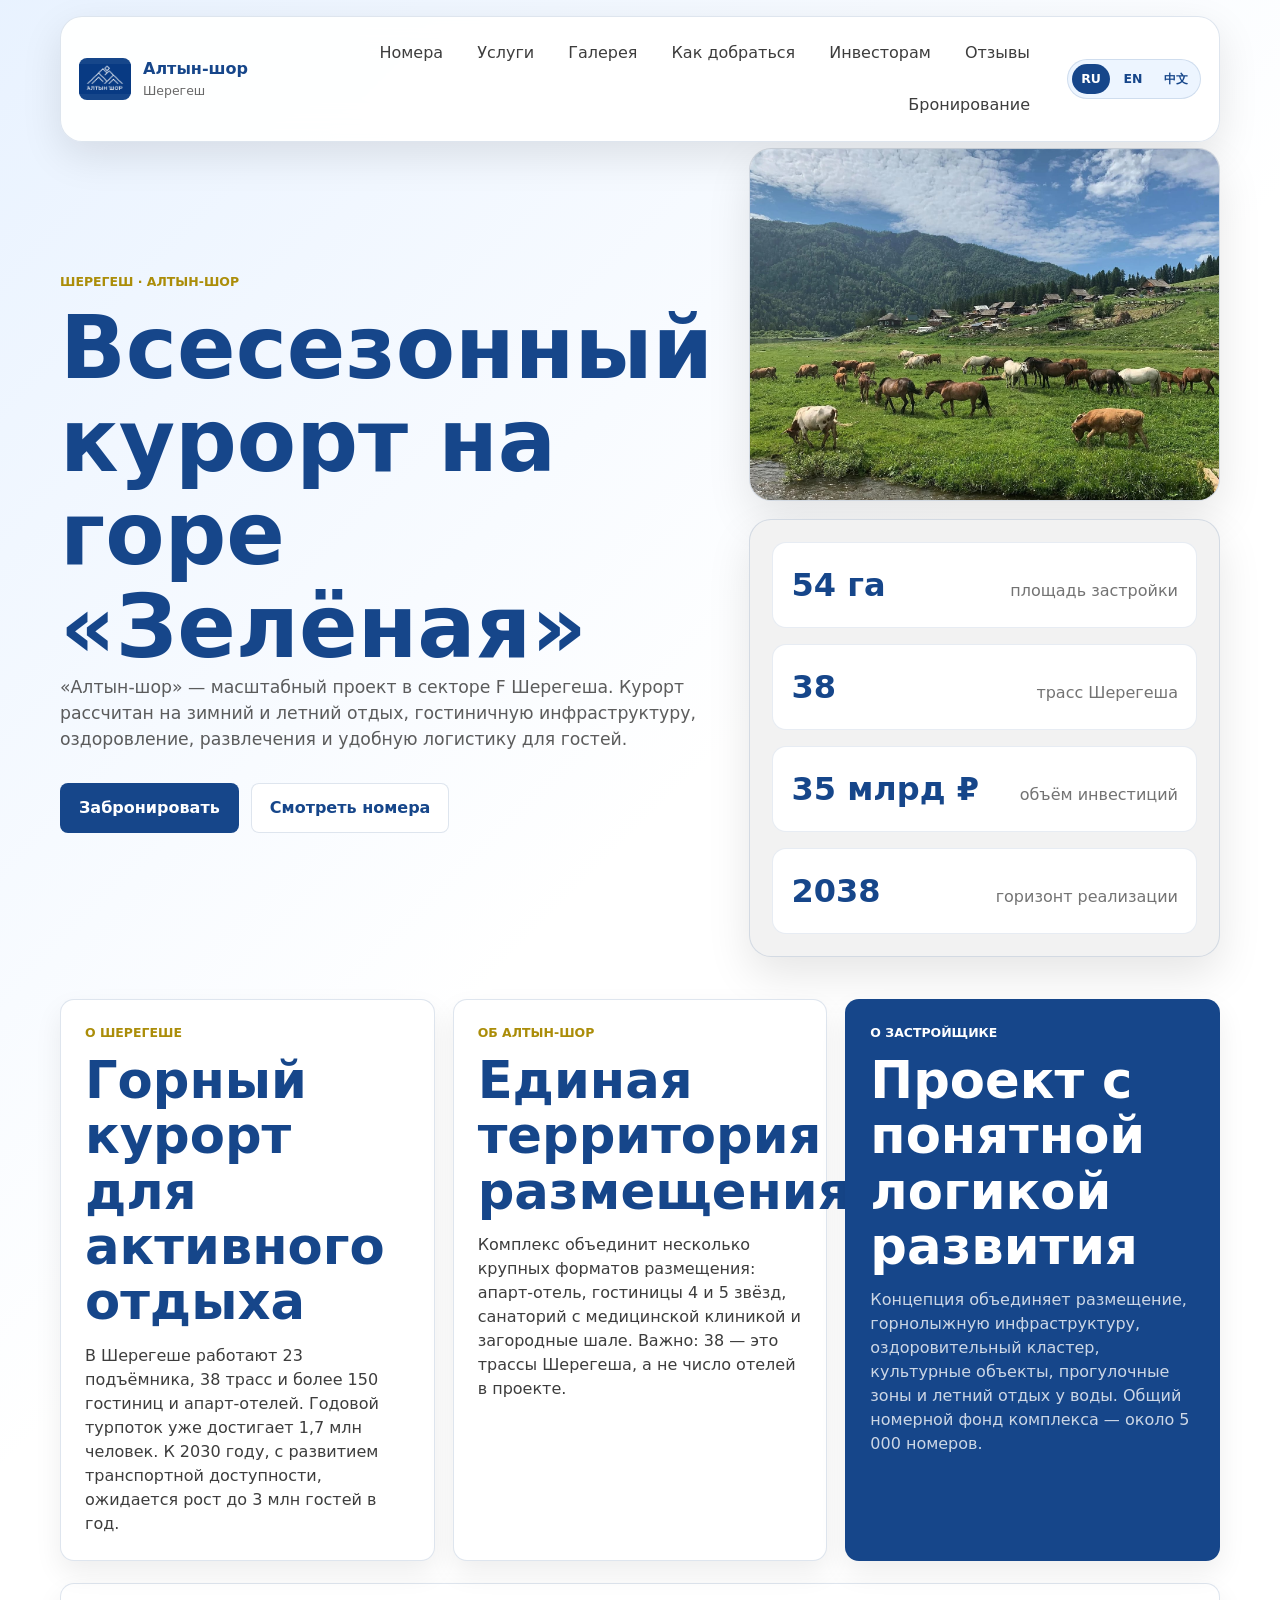
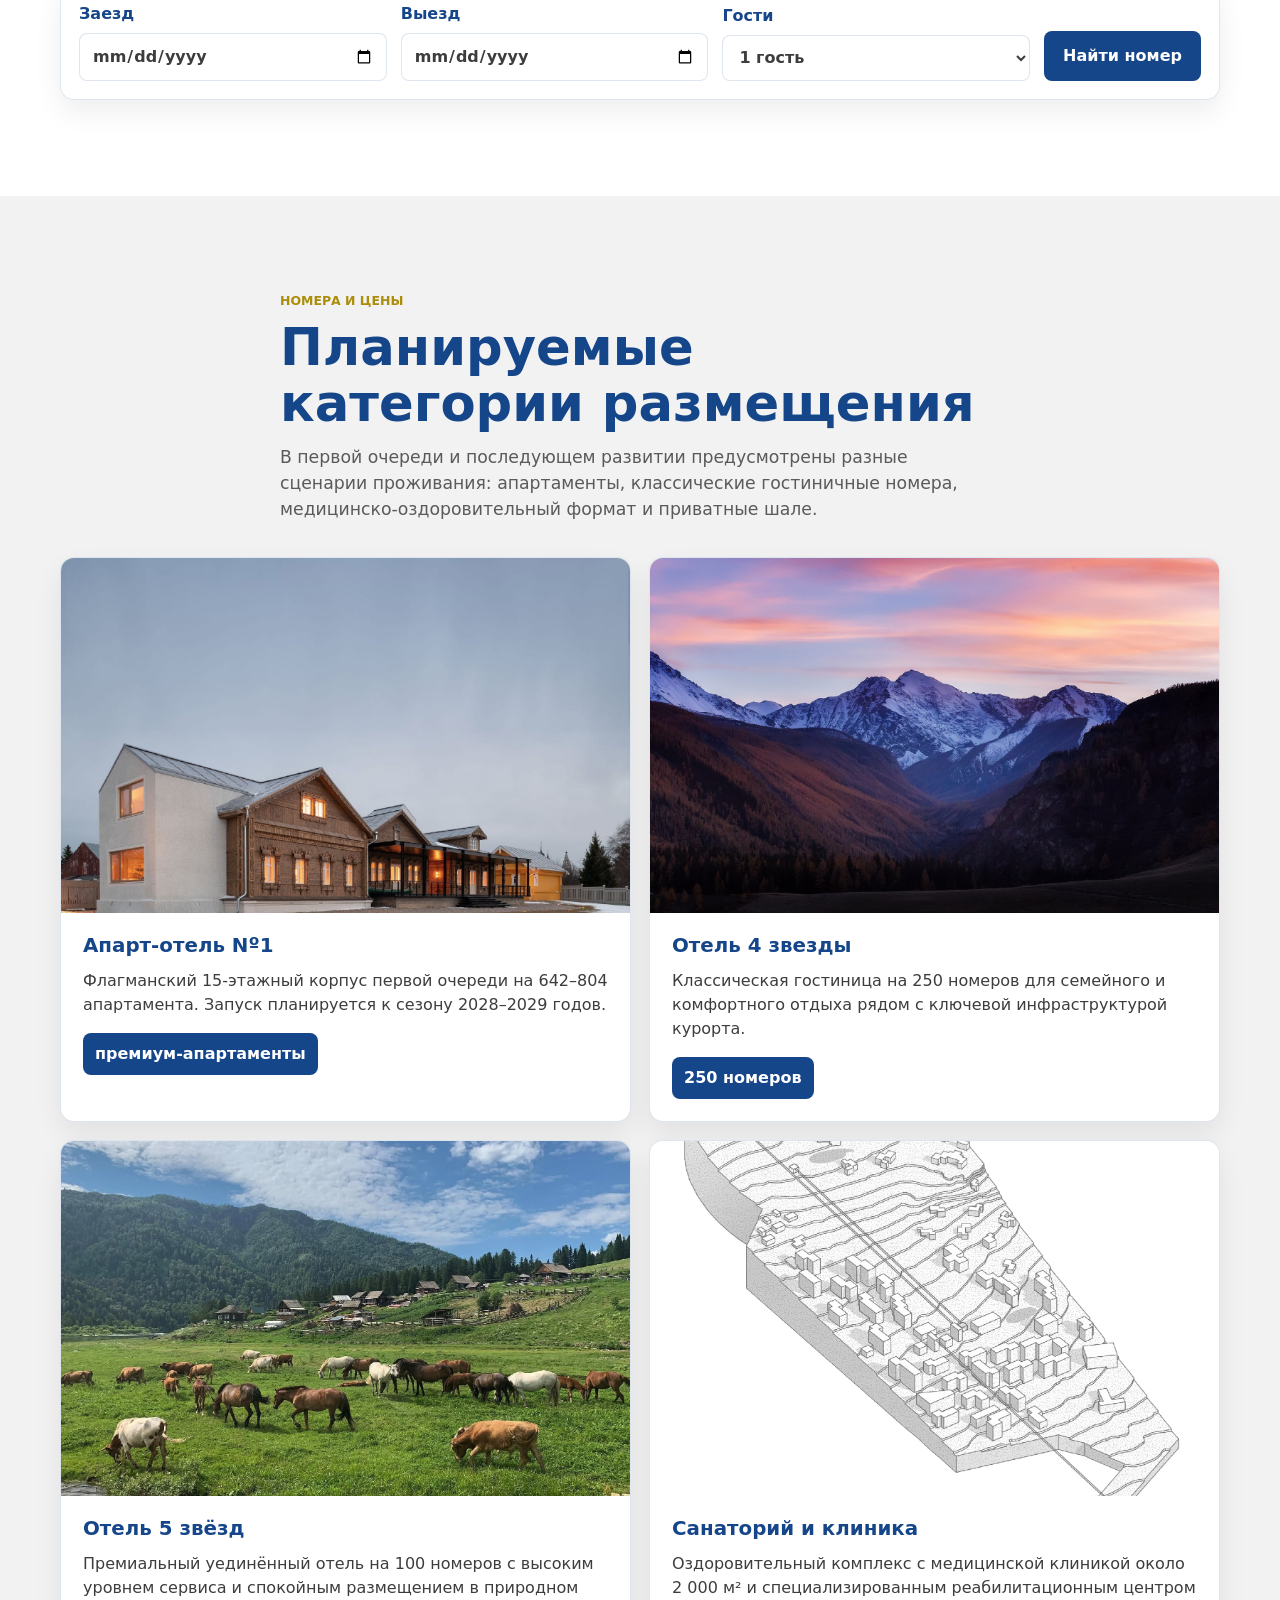
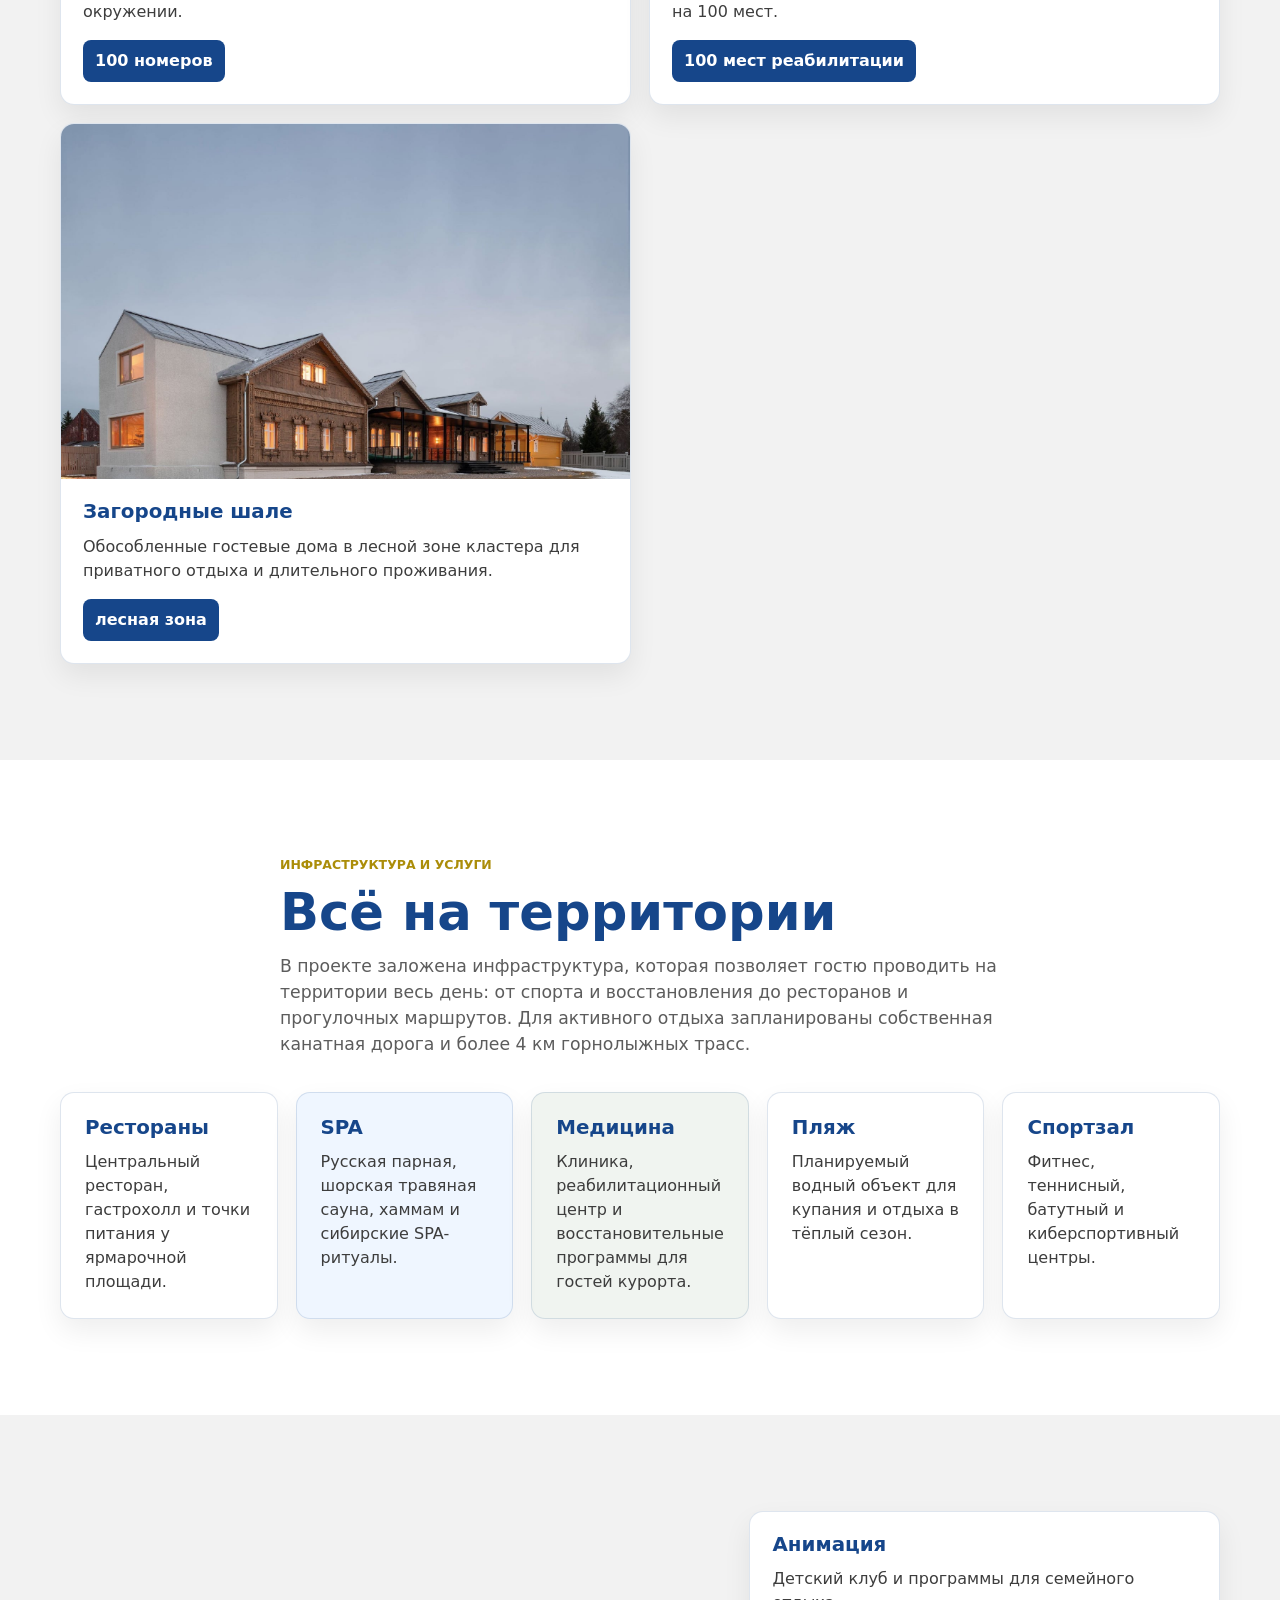
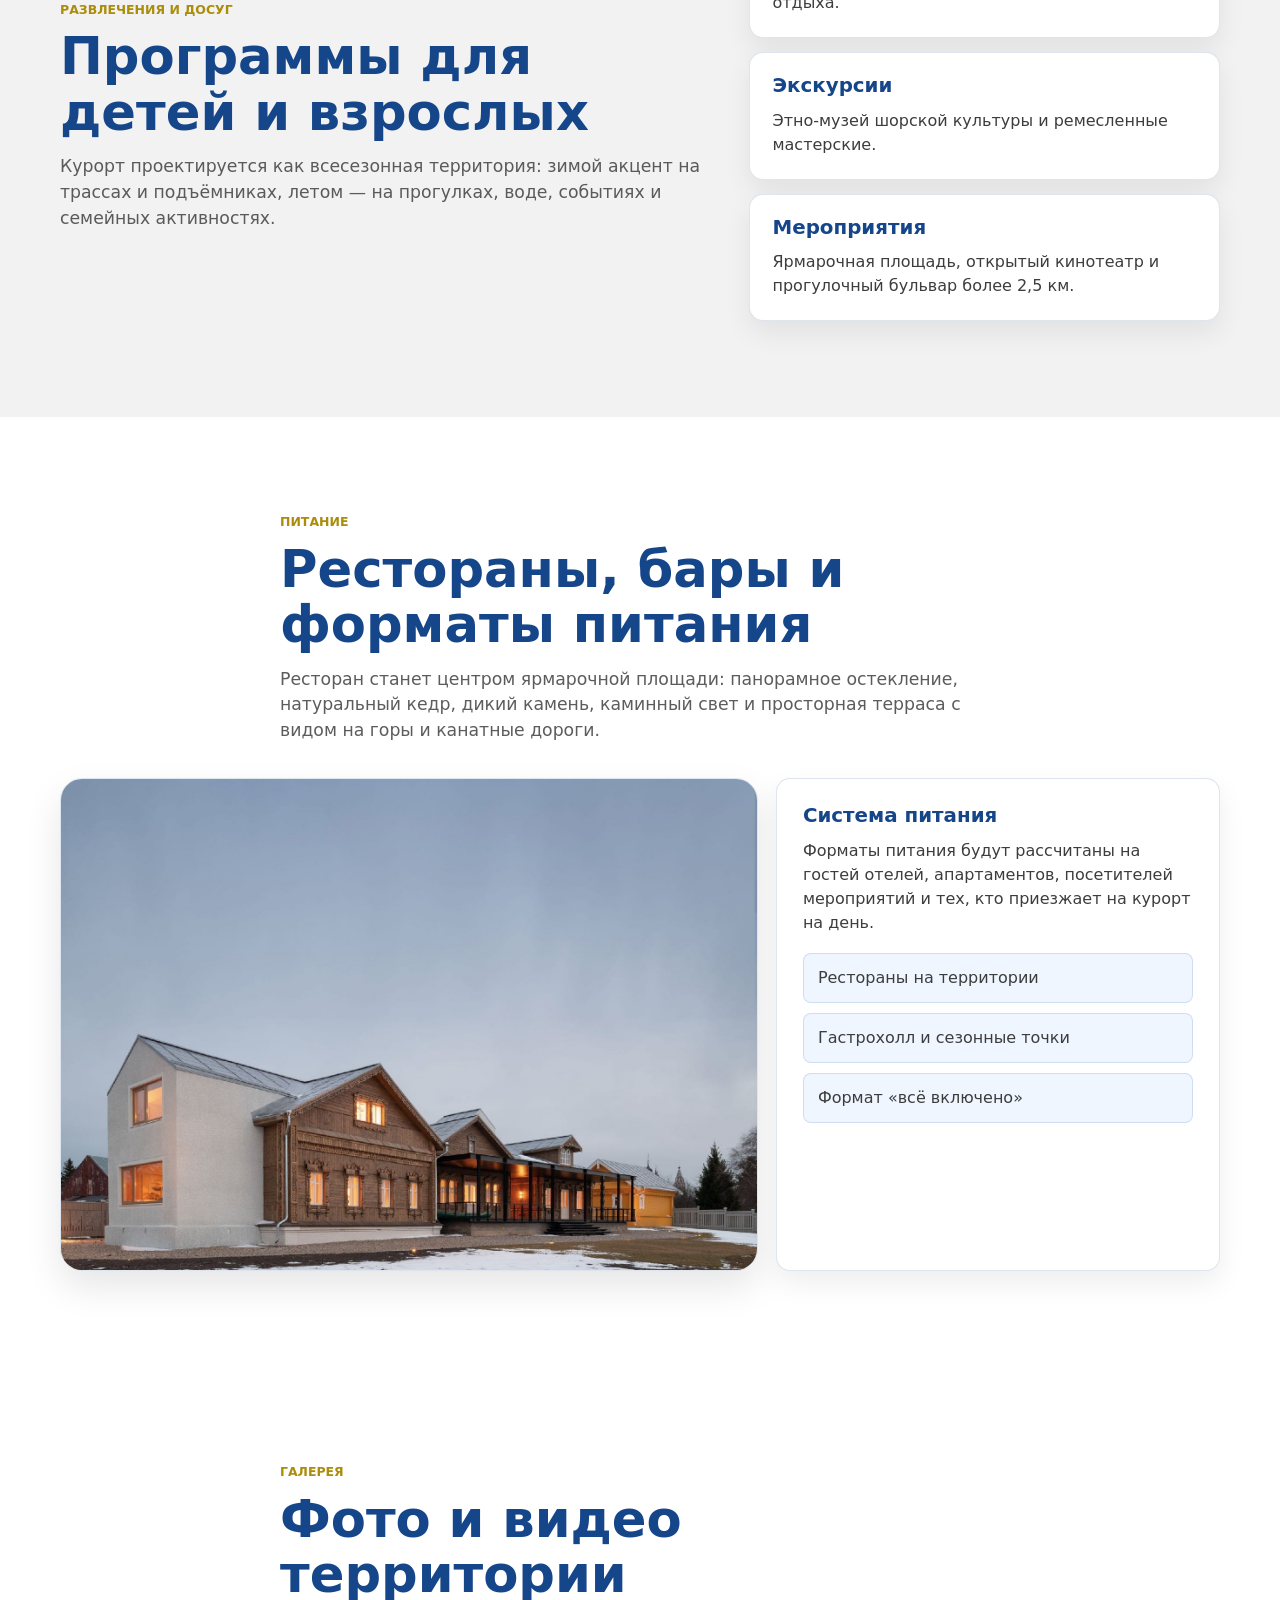
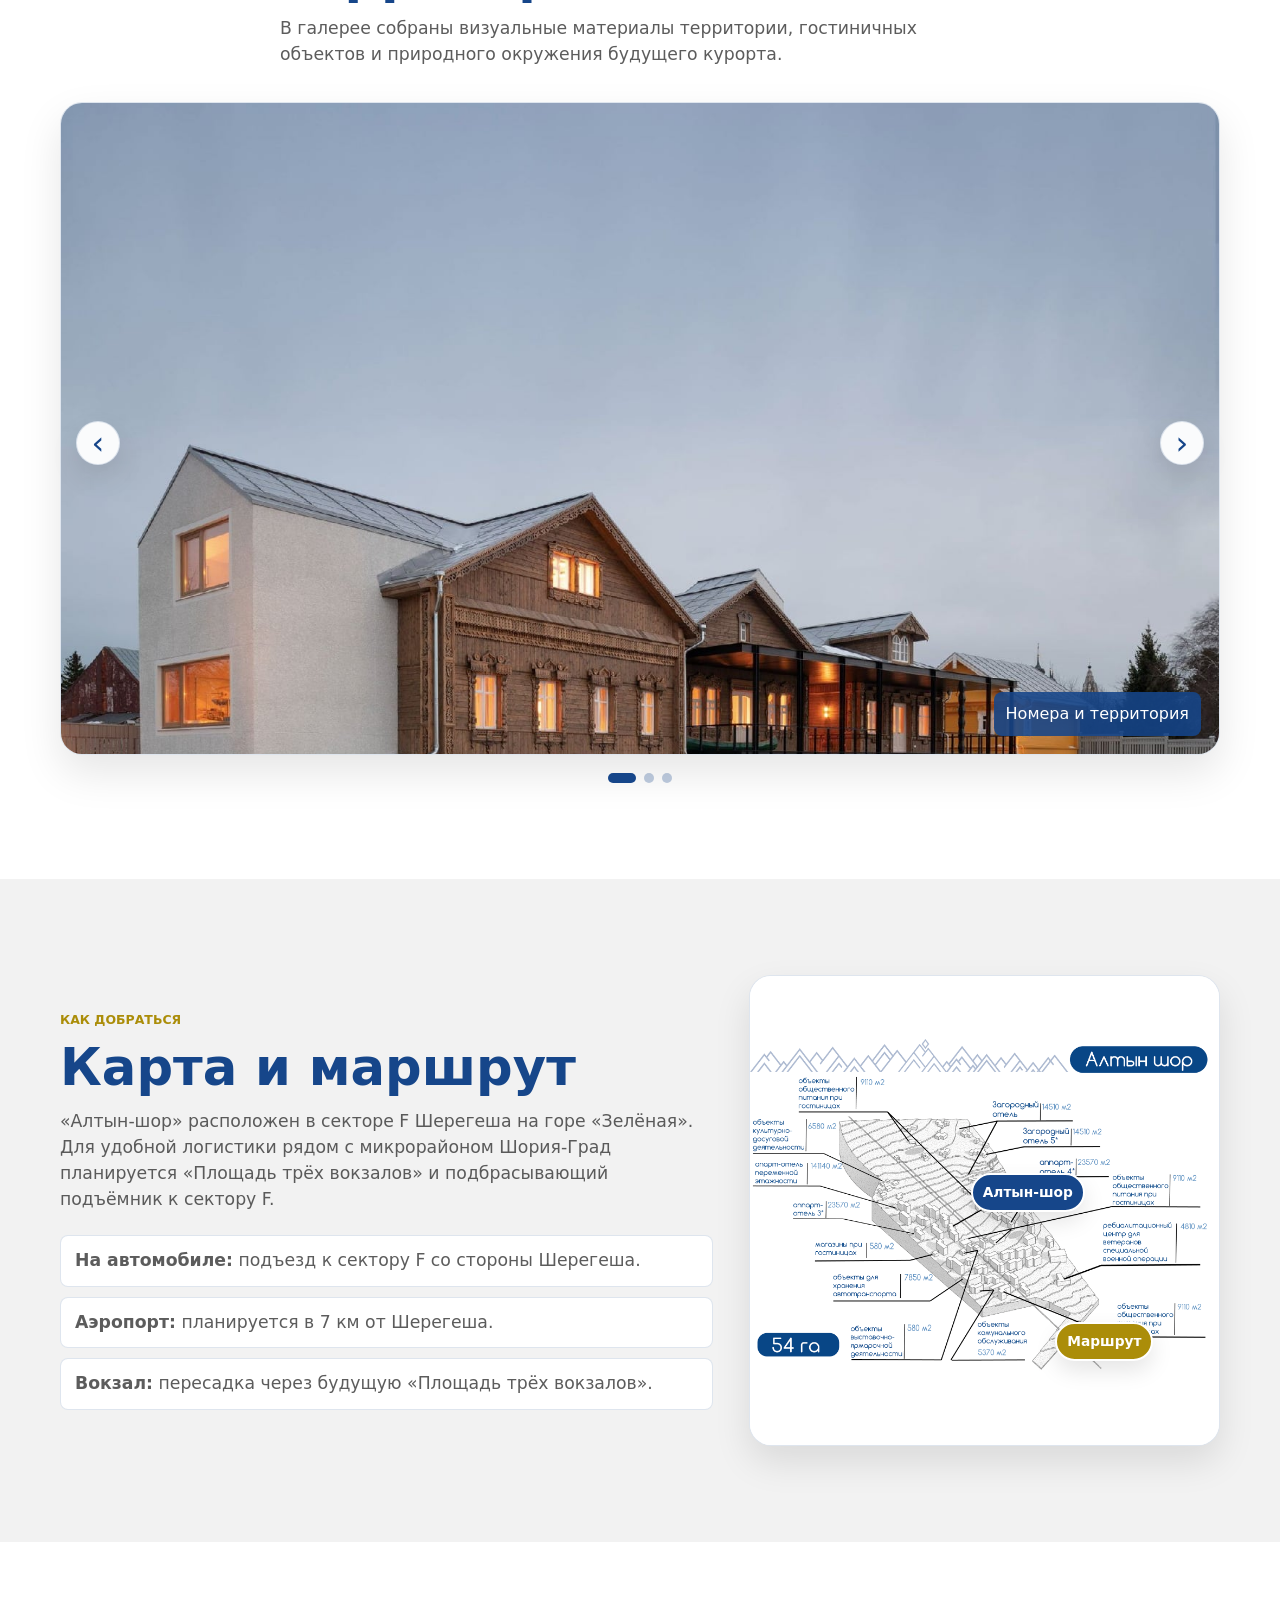
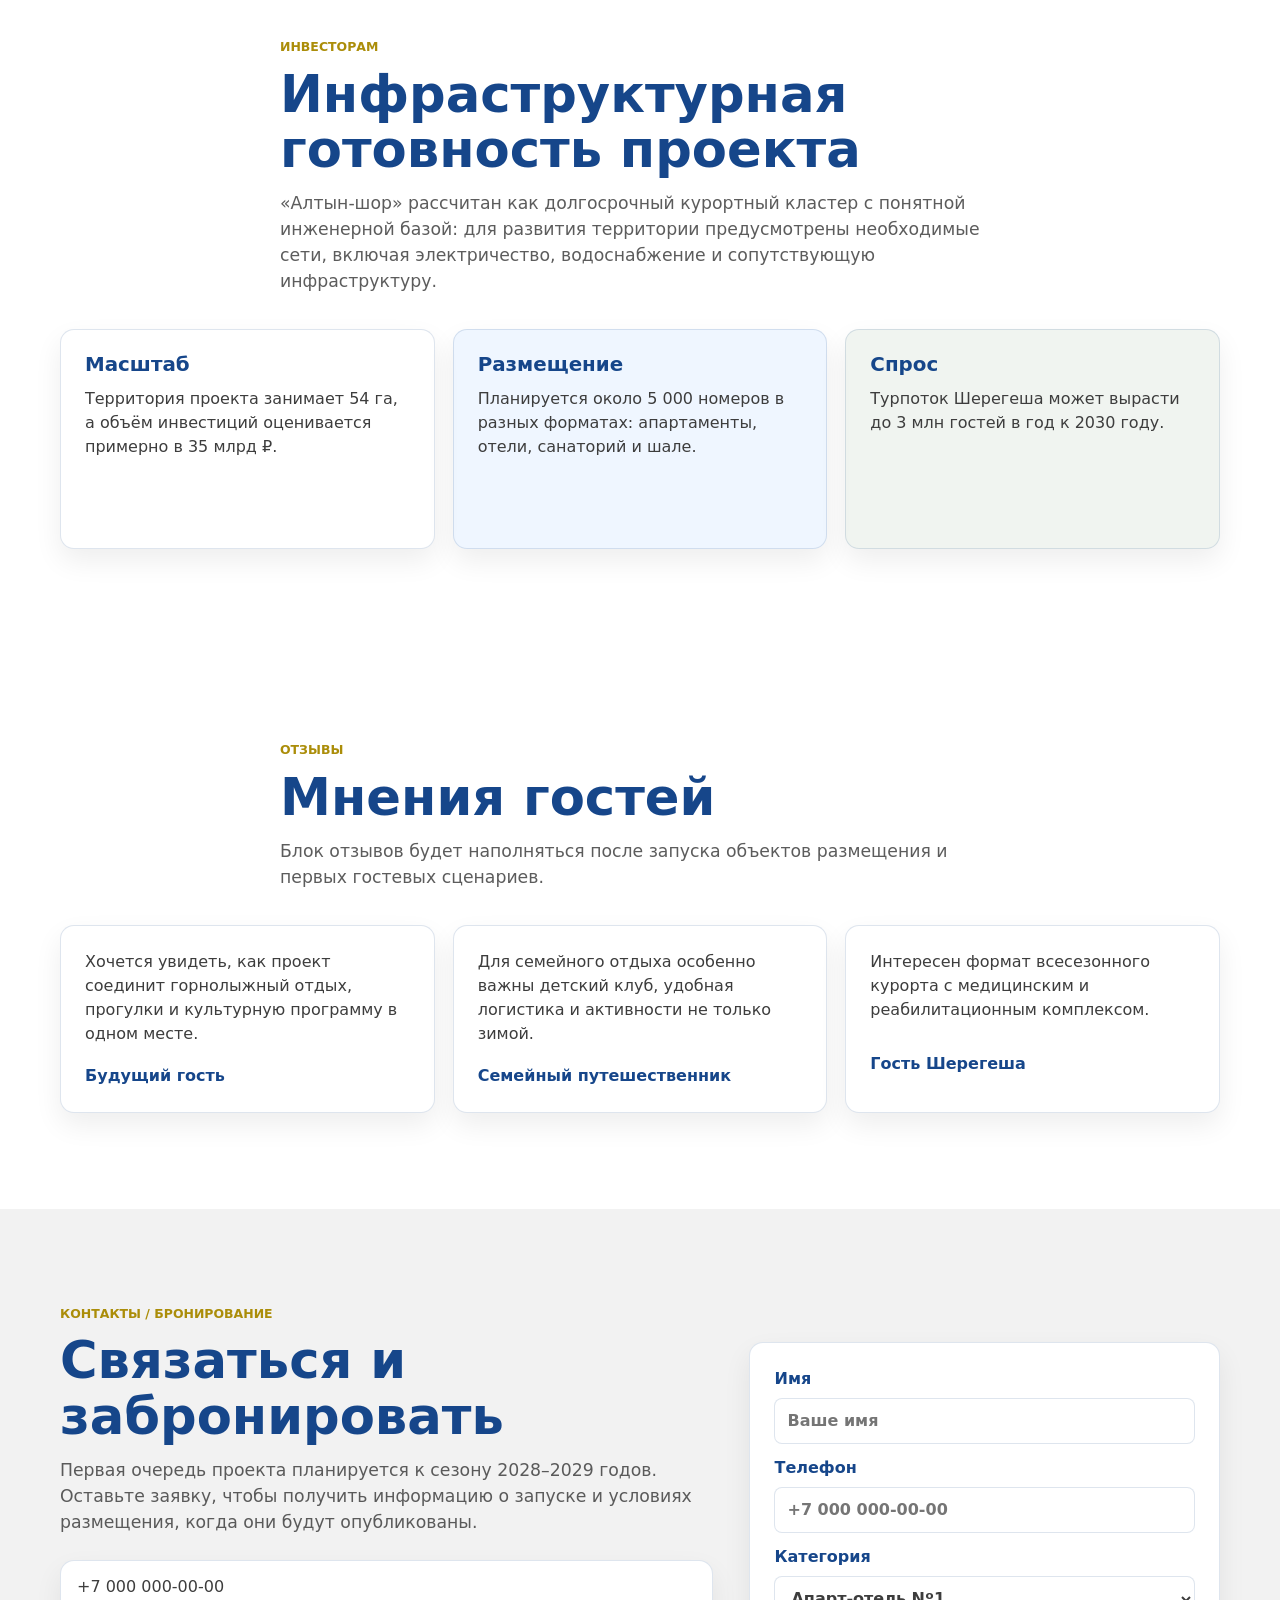
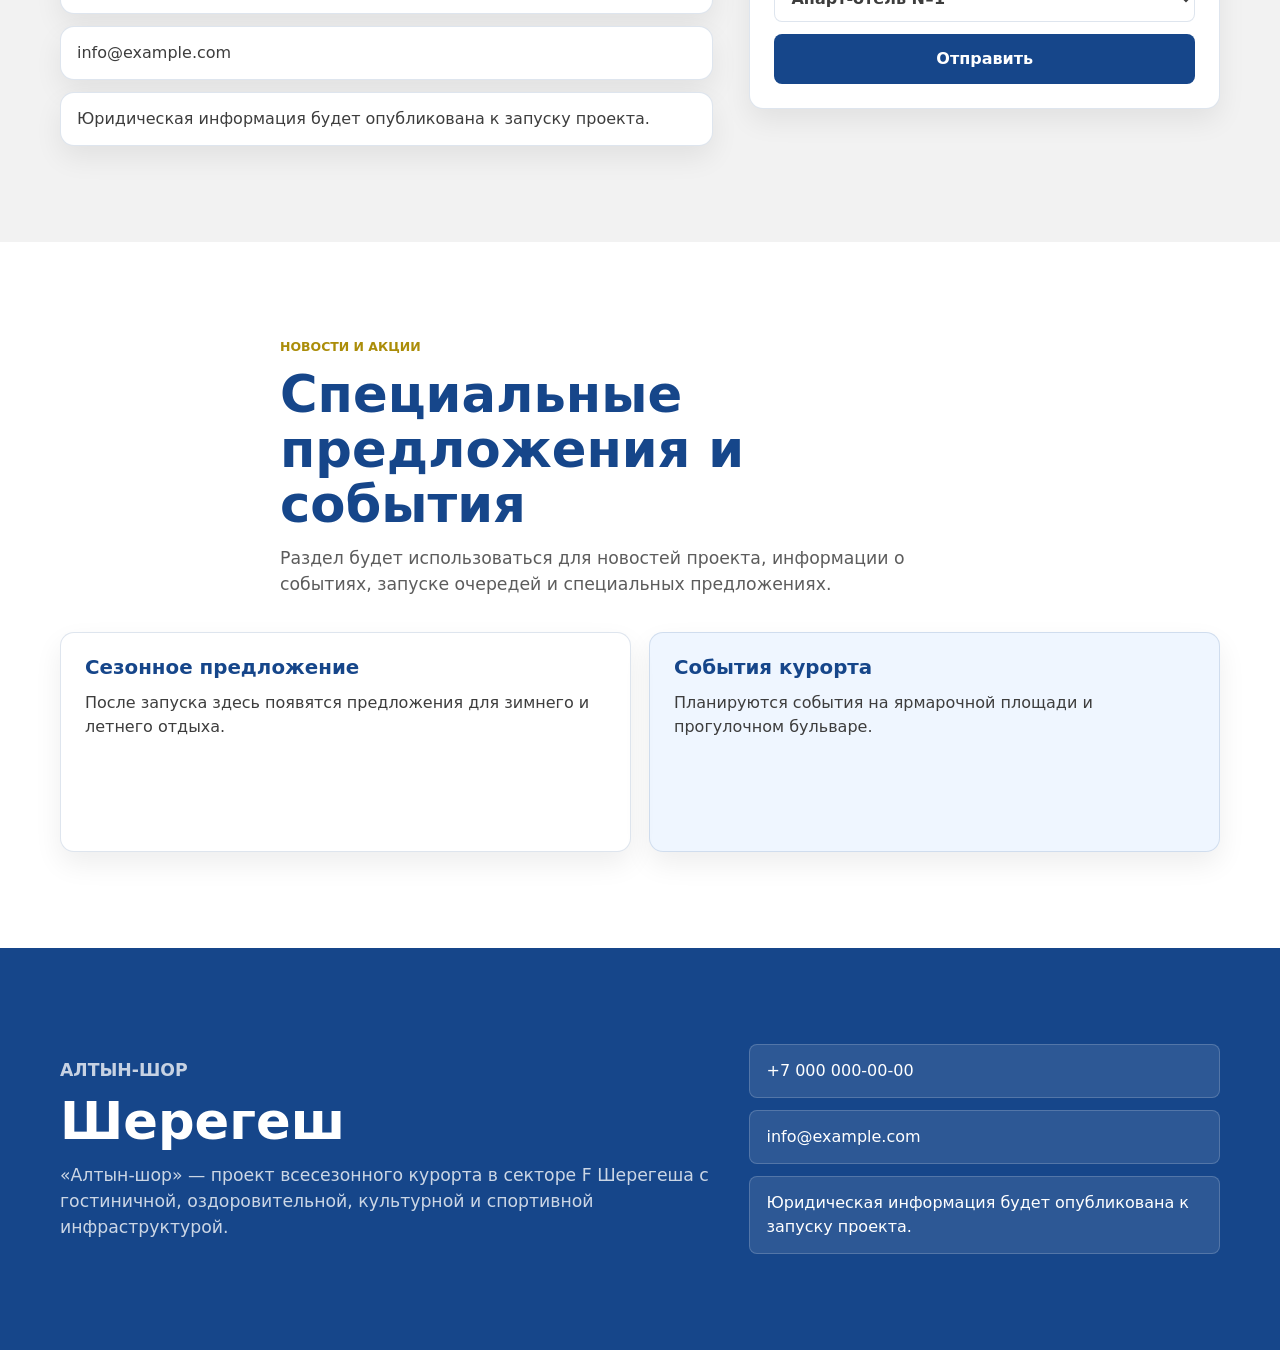
==== commit 47b7029a: "feat: Add languages" ====
--- a/src/index.html
+++ b/src/index.html
@@ -1,495 +1,651 @@
 <!doctype html>
 <html lang="ru">
-  <head>
-    <meta charset="UTF-8" />
-    <meta name="viewport" content="width=device-width, initial-scale=1.0" />
-    <title>Алтын-шор | Шерегеш</title>
-    <meta
-      name="description"
-      content="Одностраничный лендинг гостиничного проекта Алтын-шор в Шерегеше."
-    />
-    <link rel="stylesheet" href="./styles.css" />
-  </head>
-  <body>
-    <header class="site-header" data-header>
-      <div class="header-inner">
-        <a class="brand" href="#top" aria-label="Алтын-шор, к началу страницы">
-          <span class="brand-mark" aria-hidden="true">
-            <img src="./static/logo.png" alt="" />
-          </span>
-          <span class="brand-text">
-            <span class="brand-name">Алтын-шор</span>
-            <span class="brand-subtitle">Шерегеш</span>
-          </span>
-        </a>
-
-        <nav class="site-nav" aria-label="Навигация по странице">
-          <a href="#rooms">Номера</a>
-          <a href="#infrastructure">Услуги</a>
-          <a href="#gallery">Галерея</a>
-          <a href="#route">Как добраться</a>
-          <a href="#reviews">Отзывы</a>
-          <a href="#booking">Бронирование</a>
-        </nav>
-      </div>
-    </header>
-
-    <main id="top">
-      <section class="hero section" id="home">
-        <div class="section-grid hero-grid">
-          <div class="hero-content">
-            <p class="section-kicker">Шерегеш · Алтын-шор</p>
-            <h1>Всесезонный курорт у подножия горы Зелёная</h1>
-            <p class="section-lead">
-              «Алтын-шор» — масштабный проект в секторе F Шерегеша. Курорт
-              рассчитан на зимний и летний отдых, гостиничную инфраструктуру,
-              оздоровление, развлечения и удобную логистику для гостей.
-            </p>
-            <div class="hero-actions">
-              <a class="button button-primary" href="#booking">Забронировать</a>
-              <a class="button button-secondary" href="#rooms">Смотреть номера</a>
+    <head>
+        <meta charset="UTF-8" />
+        <meta name="viewport" content="width=device-width, initial-scale=1.0" />
+        <title>Алтын-шор | Шерегеш</title>
+        <meta
+            name="description"
+            content="Одностраничный лендинг гостиничного проекта Алтын-шор в Шерегеше."
+        />
+        <link rel="stylesheet" href="./styles.css" />
+    </head>
+    <body>
+        <header class="site-header" data-header>
+            <div class="header-inner">
+                <a
+                    class="brand"
+                    href="#top"
+                    aria-label="Алтын-шор, к началу страницы"
+                >
+                    <span class="brand-mark" aria-hidden="true">
+                        <img src="./static/logo.png" alt="" />
+                    </span>
+                    <span class="brand-text">
+                        <span class="brand-name">Алтын-шор</span>
+                        <span class="brand-subtitle">Шерегеш</span>
+                    </span>
+                </a>
+
+                <nav class="site-nav" aria-label="Навигация по странице">
+                    <a href="#rooms">Номера</a>
+                    <a href="#infrastructure">Услуги</a>
+                    <a href="#gallery">Галерея</a>
+                    <a href="#route">Как добраться</a>
+                    <a href="#investors">Инвесторам</a>
+                    <a href="#reviews">Отзывы</a>
+                    <a href="#booking">Бронирование</a>
+                </nav>
+                <div class="language-switch" aria-label="Выбор языка">
+                    <a href="./index.html" aria-current="page">RU</a>
+                    <a href="./en.html">EN</a>
+                    <a href="./zh.html">中文</a>
+                </div>
             </div>
-          </div>
-
-          <div class="hero-aside">
-            <figure class="hero-image-card">
-              <img src="./static/shor.jpg" alt="Территория Алтын-шор" />
-            </figure>
-
-            <div class="hero-panel" aria-label="Краткая информация">
-              <div>
-                <span class="stat-number">54 га</span>
-                <span class="stat-label">площадь застройки</span>
-              </div>
-              <div>
-                <span class="stat-number">38</span>
-                <span class="stat-label">трасс Шерегеша</span>
-              </div>
-              <div>
-                <span class="stat-number">35 млрд ₽</span>
-                <span class="stat-label">объём инвестиций</span>
-              </div>
-              <div>
-                <span class="stat-number">2038</span>
-                <span class="stat-label">горизонт реализации</span>
-              </div>
+        </header>
+
+        <main id="top">
+            <section class="hero section" id="home">
+                <div class="section-grid hero-grid">
+                    <div class="hero-content">
+                        <p class="section-kicker">Шерегеш · Алтын-шор</p>
+                        <h1>Всесезонный курорт на горе «Зелёная»</h1>
+                        <p class="section-lead">
+                            «Алтын-шор» — масштабный проект в секторе F
+                            Шерегеша. Курорт рассчитан на зимний и летний отдых,
+                            гостиничную инфраструктуру, оздоровление,
+                            развлечения и удобную логистику для гостей.
+                        </p>
+                        <div class="hero-actions">
+                            <a class="button button-primary" href="#booking"
+                                >Забронировать</a
+                            >
+                            <a class="button button-secondary" href="#rooms"
+                                >Смотреть номера</a
+                            >
+                        </div>
+                    </div>
+
+                    <div class="hero-aside">
+                        <figure class="hero-image-card">
+                            <img
+                                src="./static/shor.jpg"
+                                alt="Территория Алтын-шор"
+                            />
+                        </figure>
+
+                        <div class="hero-panel" aria-label="Краткая информация">
+                            <div>
+                                <span class="stat-number">54 га</span>
+                                <span class="stat-label"
+                                    >площадь застройки</span
+                                >
+                            </div>
+                            <div>
+                                <span class="stat-number">38</span>
+                                <span class="stat-label">трасс Шерегеша</span>
+                            </div>
+                            <div>
+                                <span class="stat-number">35 млрд ₽</span>
+                                <span class="stat-label">объём инвестиций</span>
+                            </div>
+                            <div>
+                                <span class="stat-number">2038</span>
+                                <span class="stat-label"
+                                    >горизонт реализации</span
+                                >
+                            </div>
+                        </div>
+                    </div>
+                </div>
+
+                <div class="home-details">
+                    <article class="feature-block">
+                        <p class="section-kicker">О Шерегеше</p>
+                        <h2>Горный курорт для активного отдыха</h2>
+                        <p>
+                            В Шерегеше работают 23 подъёмника, 38 трасс и более
+                            150 гостиниц и апарт-отелей. Годовой турпоток уже
+                            достигает 1,7 млн человек. К 2030 году, с развитием
+                            транспортной доступности, ожидается рост до 3 млн
+                            гостей в год.
+                        </p>
+                    </article>
+                    <article class="feature-block">
+                        <p class="section-kicker">Об Алтын-шор</p>
+                        <h2>Единая территория размещения</h2>
+                        <p>
+                            Комплекс объединит несколько крупных форматов
+                            размещения: апарт-отель, гостиницы 4 и 5 звёзд,
+                            санаторий с медицинской клиникой и загородные шале.
+                            Важно: 38 — это трассы Шерегеша, а не число отелей в
+                            проекте.
+                        </p>
+                    </article>
+                    <article class="feature-block developer-block">
+                        <p class="section-kicker">О застройщике</p>
+                        <h2>Проект с понятной логикой развития</h2>
+                        <p>
+                            Концепция объединяет размещение, горнолыжную
+                            инфраструктуру, оздоровительный кластер, культурные
+                            объекты, прогулочные зоны и летний отдых у воды.
+                            Общий номерной фонд комплекса — около 5 000 номеров.
+                        </p>
+                    </article>
+                </div>
+
+                <form class="quick-booking" aria-label="Форма быстрого поиска">
+                    <label>
+                        <span>Заезд</span>
+                        <input type="date" name="arrival" />
+                    </label>
+                    <label>
+                        <span>Выезд</span>
+                        <input type="date" name="departure" />
+                    </label>
+                    <label>
+                        <span>Гости</span>
+                        <select name="guests">
+                            <option>1 гость</option>
+                            <option>2 гостя</option>
+                            <option>3 гостя</option>
+                            <option>4 гостя</option>
+                        </select>
+                    </label>
+                    <button class="button button-primary" type="submit">
+                        Найти номер
+                    </button>
+                </form>
+            </section>
+
+            <section class="section pricing-section" id="rooms">
+                <div class="section-heading">
+                    <p class="section-kicker">Номера и цены</p>
+                    <h2>Планируемые категории размещения</h2>
+                    <p>
+                        В первой очереди и последующем развитии предусмотрены
+                        разные сценарии проживания: апартаменты, классические
+                        гостиничные номера, медицинско-оздоровительный формат и
+                        приватные шале.
+                    </p>
+                </div>
+
+                <div class="room-grid">
+                    <article class="room-card">
+                        <img
+                            src="./static/houses.jpg"
+                            alt="Категория стандарт"
+                        />
+                        <div>
+                            <h3>Апарт-отель Nº1</h3>
+                            <p>
+                                Флагманский 15-этажный корпус первой очереди на
+                                642–804 апартамента. Запуск планируется к сезону
+                                2028–2029 годов.
+                            </p>
+                            <span class="room-price">премиум-апартаменты</span>
+                        </div>
+                    </article>
+                    <article class="room-card">
+                        <img src="./static/shor-2.jpg" alt="Категория люкс" />
+                        <div>
+                            <h3>Отель 4 звезды</h3>
+                            <p>
+                                Классическая гостиница на 250 номеров для
+                                семейного и комфортного отдыха рядом с ключевой
+                                инфраструктурой курорта.
+                            </p>
+                            <span class="room-price">250 номеров</span>
+                        </div>
+                    </article>
+                    <article class="room-card">
+                        <img src="./static/shor.jpg" alt="Премиальный отель" />
+                        <div>
+                            <h3>Отель 5 звёзд</h3>
+                            <p>
+                                Премиальный уединённый отель на 100 номеров с
+                                высоким уровнем сервиса и спокойным размещением
+                                в природном окружении.
+                            </p>
+                            <span class="room-price">100 номеров</span>
+                        </div>
+                    </article>
+                    <article class="room-card">
+                        <img
+                            src="./static/shor-scheme.jpg"
+                            alt="Санаторий и клиника"
+                        />
+                        <div>
+                            <h3>Санаторий и клиника</h3>
+                            <p>
+                                Оздоровительный комплекс с медицинской клиникой
+                                около 2 000 м² и специализированным
+                                реабилитационным центром на 100 мест.
+                            </p>
+                            <span class="room-price"
+                                >100 мест реабилитации</span
+                            >
+                        </div>
+                    </article>
+                    <article class="room-card">
+                        <img
+                            src="./static/houses.jpg"
+                            alt="Комплекс загородных шале"
+                        />
+                        <div>
+                            <h3>Загородные шале</h3>
+                            <p>
+                                Обособленные гостевые дома в лесной зоне
+                                кластера для приватного отдыха и длительного
+                                проживания.
+                            </p>
+                            <span class="room-price">лесная зона</span>
+                        </div>
+                    </article>
+                </div>
+            </section>
+
+            <section class="section" id="infrastructure">
+                <div class="section-heading">
+                    <p class="section-kicker">Инфраструктура и услуги</p>
+                    <h2>Всё на территории</h2>
+                    <p>
+                        В проекте заложена инфраструктура, которая позволяет
+                        гостю проводить на территории весь день: от спорта и
+                        восстановления до ресторанов и прогулочных маршрутов.
+                        Для активного отдыха запланированы собственная канатная
+                        дорога и более 4 км горнолыжных трасс.
+                    </p>
+                </div>
+
+                <div class="info-grid">
+                    <article class="info-card">
+                        <h3>Рестораны</h3>
+                        <p>
+                            Центральный ресторан, гастрохолл и точки питания у
+                            ярмарочной площади.
+                        </p>
+                    </article>
+                    <article class="info-card">
+                        <h3>SPA</h3>
+                        <p>
+                            Русская парная, шорская травяная сауна, хаммам и
+                            сибирские SPA-ритуалы.
+                        </p>
+                    </article>
+                    <article class="info-card">
+                        <h3>Медицина</h3>
+                        <p>
+                            Клиника, реабилитационный центр и восстановительные
+                            программы для гостей курорта.
+                        </p>
+                    </article>
+                    <article class="info-card">
+                        <h3>Пляж</h3>
+                        <p>
+                            Планируемый водный объект для купания и отдыха в
+                            тёплый сезон.
+                        </p>
+                    </article>
+                    <article class="info-card">
+                        <h3>Спортзал</h3>
+                        <p>
+                            Фитнес, теннисный, батутный и киберспортивный
+                            центры.
+                        </p>
+                    </article>
+                </div>
+            </section>
+
+            <section class="section leisure-section" id="leisure">
+                <div class="section-grid">
+                    <div class="section-heading inline-heading">
+                        <p class="section-kicker">Развлечения и досуг</p>
+                        <h2>Программы для детей и взрослых</h2>
+                        <p>
+                            Курорт проектируется как всесезонная территория:
+                            зимой акцент на трассах и подъёмниках, летом — на
+                            прогулках, воде, событиях и семейных активностях.
+                        </p>
+                    </div>
+                    <div class="stack-list">
+                        <article>
+                            <h3>Анимация</h3>
+                            <p>
+                                Детский клуб и программы для семейного отдыха.
+                            </p>
+                        </article>
+                        <article>
+                            <h3>Экскурсии</h3>
+                            <p>
+                                Этно-музей шорской культуры и ремесленные
+                                мастерские.
+                            </p>
+                        </article>
+                        <article>
+                            <h3>Мероприятия</h3>
+                            <p>
+                                Ярмарочная площадь, открытый кинотеатр и
+                                прогулочный бульвар более 2,5 км.
+                            </p>
+                        </article>
+                    </div>
+                </div>
+            </section>
+
+            <section class="section food-section" id="food">
+                <div class="section-heading">
+                    <p class="section-kicker">Питание</p>
+                    <h2>Рестораны, бары и форматы питания</h2>
+                    <p>
+                        Ресторан станет центром ярмарочной площади: панорамное
+                        остекление, натуральный кедр, дикий камень, каминный
+                        свет и просторная терраса с видом на горы и канатные
+                        дороги.
+                    </p>
+                </div>
+
+                <div class="food-layout">
+                    <img
+                        src="./static/houses.jpg"
+                        alt="Территория с объектами питания"
+                    />
+                    <div class="food-card">
+                        <h3>Система питания</h3>
+                        <p>
+                            Форматы питания будут рассчитаны на гостей отелей,
+                            апартаментов, посетителей мероприятий и тех, кто
+                            приезжает на курорт на день.
+                        </p>
+                        <ul class="clean-list">
+                            <li>Рестораны на территории</li>
+                            <li>Гастрохолл и сезонные точки</li>
+                            <li>Формат «всё включено»</li>
+                        </ul>
+                    </div>
+                </div>
+            </section>
+
+            <section class="section" id="gallery">
+                <div class="section-heading">
+                    <p class="section-kicker">Галерея</p>
+                    <h2>Фото и видео территории</h2>
+                    <p>
+                        В галерее собраны визуальные материалы территории,
+                        гостиничных объектов и природного окружения будущего
+                        курорта.
+                    </p>
+                </div>
+
+                <div class="carousel" data-carousel>
+                    <button
+                        class="carousel-control carousel-control-prev"
+                        type="button"
+                        data-carousel-prev
+                        aria-label="Предыдущее изображение"
+                    >
+                        ‹
+                    </button>
+                    <div class="carousel-viewport">
+                        <div class="carousel-track" data-carousel-track>
+                            <figure class="carousel-slide">
+                                <img
+                                    src="./static/houses.jpg"
+                                    alt="Гостиничные дома Алтын-шор"
+                                />
+                                <figcaption>Номера и территория</figcaption>
+                            </figure>
+                            <figure class="carousel-slide">
+                                <img
+                                    src="./static/shor-2.jpg"
+                                    alt="Объект Алтын-шор на природной территории"
+                                />
+                                <figcaption>Виды и окружение</figcaption>
+                            </figure>
+                            <figure class="carousel-slide">
+                                <img
+                                    src="./static/shor.jpg"
+                                    alt="Вид территории Алтын-шор"
+                                />
+                                <figcaption>Общая зона отдыха</figcaption>
+                            </figure>
+                        </div>
+                    </div>
+                    <button
+                        class="carousel-control carousel-control-next"
+                        type="button"
+                        data-carousel-next
+                        aria-label="Следующее изображение"
+                    >
+                        ›
+                    </button>
+                    <div
+                        class="carousel-dots"
+                        data-carousel-dots
+                        aria-label="Слайды"
+                    ></div>
+                </div>
+            </section>
+
+            <section class="section map-section" id="route">
+                <div class="section-grid">
+                    <div class="section-heading inline-heading">
+                        <p class="section-kicker">Как добраться</p>
+                        <h2>Карта и маршрут</h2>
+                        <p>
+                            «Алтын-шор» расположен в секторе F Шерегеша на горе
+                            «Зелёная». Для удобной логистики рядом с
+                            микрорайоном Шория-Град планируется «Площадь трёх
+                            вокзалов» и подбрасывающий подъёмник к сектору F.
+                        </p>
+                        <div class="route-notes">
+                            <p>
+                                <strong>На автомобиле:</strong> подъезд к
+                                сектору F со стороны Шерегеша.
+                            </p>
+                            <p>
+                                <strong>Аэропорт:</strong> планируется в 7 км от
+                                Шерегеша.
+                            </p>
+                            <p>
+                                <strong>Вокзал:</strong> пересадка через будущую
+                                «Площадь трёх вокзалов».
+                            </p>
+                        </div>
+                    </div>
+                    <div class="map-frame interactive-map">
+                        <img
+                            src="./static/karta_altyn.png"
+                            alt="Схема расположения объектов Алтын-шор"
+                        />
+                        <span class="map-marker marker-main">Алтын-шор</span>
+                        <span class="map-marker marker-route">Маршрут</span>
+                    </div>
+                </div>
+            </section>
+
+            <section class="section investors-section" id="investors">
+                <div class="section-heading">
+                    <p class="section-kicker">Инвесторам</p>
+                    <h2>Инфраструктурная готовность проекта</h2>
+                    <p>
+                        «Алтын-шор» рассчитан как долгосрочный курортный кластер
+                        с понятной инженерной базой: для развития территории
+                        предусмотрены необходимые сети, включая электричество,
+                        водоснабжение и сопутствующую инфраструктуру.
+                    </p>
+                </div>
+
+                <div class="investor-grid">
+                    <article class="info-card">
+                        <h3>Масштаб</h3>
+                        <p>
+                            Территория проекта занимает 54 га, а объём
+                            инвестиций оценивается примерно в 35 млрд ₽.
+                        </p>
+                    </article>
+                    <article class="info-card">
+                        <h3>Размещение</h3>
+                        <p>
+                            Планируется около 5 000 номеров в разных форматах:
+                            апартаменты, отели, санаторий и шале.
+                        </p>
+                    </article>
+                    <article class="info-card">
+                        <h3>Спрос</h3>
+                        <p>
+                            Турпоток Шерегеша может вырасти до 3 млн гостей в
+                            год к 2030 году.
+                        </p>
+                    </article>
+                </div>
+            </section>
+
+            <section class="section reviews-section" id="reviews">
+                <div class="section-heading">
+                    <p class="section-kicker">Отзывы</p>
+                    <h2>Мнения гостей</h2>
+                    <p>
+                        Блок отзывов будет наполняться после запуска объектов
+                        размещения и первых гостевых сценариев.
+                    </p>
+                </div>
+
+                <div class="review-grid">
+                    <blockquote>
+                        <p>
+                            Хочется увидеть, как проект соединит горнолыжный
+                            отдых, прогулки и культурную программу в одном
+                            месте.
+                        </p>
+                        <cite>Будущий гость</cite>
+                    </blockquote>
+                    <blockquote>
+                        <p>
+                            Для семейного отдыха особенно важны детский клуб,
+                            удобная логистика и активности не только зимой.
+                        </p>
+                        <cite>Семейный путешественник</cite>
+                    </blockquote>
+                    <blockquote>
+                        <p>
+                            Интересен формат всесезонного курорта с медицинским
+                            и реабилитационным комплексом.
+                        </p>
+                        <cite>Гость Шерегеша</cite>
+                    </blockquote>
+                </div>
+            </section>
+
+            <section class="section booking-section" id="booking">
+                <div class="section-grid">
+                    <div class="section-heading inline-heading">
+                        <p class="section-kicker">Контакты / Бронирование</p>
+                        <h2>Связаться и забронировать</h2>
+                        <p>
+                            Первая очередь проекта планируется к сезону
+                            2028–2029 годов. Оставьте заявку, чтобы получить
+                            информацию о запуске и условиях размещения, когда
+                            они будут опубликованы.
+                        </p>
+                        <address class="contact-list">
+                            <a href="tel:+70000000000">+7 000 000-00-00</a>
+                            <a href="mailto:info@example.com"
+                                >info@example.com</a
+                            >
+                            <span
+                                >Юридическая информация будет опубликована к
+                                запуску проекта.</span
+                            >
+                        </address>
+                    </div>
+
+                    <form class="booking-form" aria-label="Онлайн-бронирование">
+                        <label>
+                            <span>Имя</span>
+                            <input
+                                type="text"
+                                name="name"
+                                placeholder="Ваше имя"
+                            />
+                        </label>
+                        <label>
+                            <span>Телефон</span>
+                            <input
+                                type="tel"
+                                name="phone"
+                                placeholder="+7 000 000-00-00"
+                            />
+                        </label>
+                        <label>
+                            <span>Категория</span>
+                            <select name="room">
+                                <option>Апарт-отель Nº1</option>
+                                <option>Отель 4 звезды</option>
+                                <option>Отель 5 звёзд</option>
+                                <option>Санаторий и клиника</option>
+                                <option>Загородные шале</option>
+                            </select>
+                        </label>
+                        <button class="button button-primary" type="submit">
+                            Отправить
+                        </button>
+                    </form>
+                </div>
+            </section>
+
+            <section class="section news-section" id="news">
+                <div class="section-heading">
+                    <p class="section-kicker">Новости и акции</p>
+                    <h2>Специальные предложения и события</h2>
+                    <p>
+                        Раздел будет использоваться для новостей проекта,
+                        информации о событиях, запуске очередей и специальных
+                        предложениях.
+                    </p>
+                </div>
+
+                <div class="news-grid">
+                    <article class="info-card">
+                        <h3>Сезонное предложение</h3>
+                        <p>
+                            После запуска здесь появятся предложения для зимнего
+                            и летнего отдыха.
+                        </p>
+                    </article>
+                    <article class="info-card">
+                        <h3>События курорта</h3>
+                        <p>
+                            Планируются события на ярмарочной площади и
+                            прогулочном бульваре.
+                        </p>
+                    </article>
+                </div>
+            </section>
+        </main>
+
+        <footer class="site-footer section">
+            <div class="footer-grid">
+                <div>
+                    <p class="section-kicker">Алтын-шор</p>
+                    <h2>Шерегеш</h2>
+                    <p>
+                        «Алтын-шор» — проект всесезонного курорта в секторе F
+                        Шерегеша с гостиничной, оздоровительной, культурной и
+                        спортивной инфраструктурой.
+                    </p>
+                </div>
+                <address class="footer-contacts">
+                    <a href="tel:+70000000000">+7 000 000-00-00</a>
+                    <a href="mailto:info@example.com">info@example.com</a>
+                    <span
+                        >Юридическая информация будет опубликована к запуску
+                        проекта.</span
+                    >
+                </address>
             </div>
-          </div>
-        </div>
-
-        <div class="home-details">
-          <article class="feature-block">
-            <p class="section-kicker">О Шерегеше</p>
-            <h2>Горный курорт для активного отдыха</h2>
-            <p>
-              В Шерегеше работают 23 подъёмника, 38 трасс и более 150
-              гостиниц и апарт-отелей. Годовой турпоток
-              уже достигает 1,7 млн человек. К 2030 году, с развитием
-              транспортной доступности, ожидается рост до 3 млн гостей в год.
-            </p>
-          </article>
-          <article class="feature-block">
-            <p class="section-kicker">Об Алтын-шор</p>
-            <h2>Единая территория размещения</h2>
-            <p>
-              Комплекс объединит несколько крупных форматов размещения: апарт-
-              отель, гостиницы 4 и 5 звёзд, санаторий с медицинской клиникой и
-              загородные шале. Важно: 38 — это трассы Шерегеша, а не число
-              отелей в проекте.
-            </p>
-          </article>
-          <article class="feature-block developer-block">
-            <p class="section-kicker">О застройщике</p>
-            <h2>Проект с понятной логикой развития</h2>
-            <p>
-              Концепция объединяет размещение, горнолыжную инфраструктуру,
-              оздоровительный кластер, культурные объекты, прогулочные зоны и
-              летний отдых у воды. Общий номерной фонд комплекса — около 5 000
-              номеров.
-            </p>
-          </article>
-        </div>
-
-        <form class="quick-booking" aria-label="Форма быстрого поиска">
-          <label>
-            <span>Заезд</span>
-            <input type="date" name="arrival" />
-          </label>
-          <label>
-            <span>Выезд</span>
-            <input type="date" name="departure" />
-          </label>
-          <label>
-            <span>Гости</span>
-            <select name="guests">
-              <option>1 гость</option>
-              <option>2 гостя</option>
-              <option>3 гостя</option>
-              <option>4 гостя</option>
-            </select>
-          </label>
-          <button class="button button-primary" type="submit">Найти номер</button>
-        </form>
-      </section>
-
-      <section class="section pricing-section" id="rooms">
-        <div class="section-heading">
-          <p class="section-kicker">Номера и цены</p>
-          <h2>Планируемые категории размещения</h2>
-          <p>
-            В первой очереди и последующем развитии предусмотрены разные
-            сценарии проживания: апартаменты, классические гостиничные номера,
-            медицинско-оздоровительный формат и приватные шале.
-          </p>
-        </div>
-
-        <div class="room-grid">
-          <article class="room-card">
-            <img src="./static/houses.jpg" alt="Категория стандарт" />
-            <div>
-              <h3>Апарт-отель Nº1</h3>
-              <p>
-                Флагманский 15-этажный корпус первой очереди на 642–804
-                апартамента. Запуск планируется к сезону 2028–2029 годов.
-              </p>
-              <span class="room-price">премиум-апартаменты</span>
-            </div>
-          </article>
-          <article class="room-card">
-            <img src="./static/shor-2.jpg" alt="Категория люкс" />
-            <div>
-              <h3>Отель 4 звезды</h3>
-              <p>
-                Классическая гостиница на 250 номеров для семейного и
-                комфортного отдыха рядом с ключевой инфраструктурой курорта.
-              </p>
-              <span class="room-price">250 номеров</span>
-            </div>
-          </article>
-          <article class="room-card">
-            <img src="./static/shor.jpg" alt="Премиальный отель" />
-            <div>
-              <h3>Отель 5 звёзд</h3>
-              <p>
-                Премиальный уединённый отель на 100 номеров с высоким уровнем
-                сервиса и спокойным размещением в природном окружении.
-              </p>
-              <span class="room-price">100 номеров</span>
-            </div>
-          </article>
-          <article class="room-card">
-            <img src="./static/shor-scheme.jpg" alt="Санаторий и клиника" />
-            <div>
-              <h3>Санаторий и клиника</h3>
-              <p>
-                Оздоровительный комплекс с медицинской клиникой около 2 000 м²
-                и специализированным реабилитационным центром на 100 мест.
-              </p>
-              <span class="room-price">100 мест реабилитации</span>
-            </div>
-          </article>
-          <article class="room-card">
-            <img src="./static/houses.jpg" alt="Комплекс загородных шале" />
-            <div>
-              <h3>Загородные шале</h3>
-              <p>
-                Обособленные гостевые дома в лесной зоне кластера для
-                приватного отдыха и длительного проживания.
-              </p>
-              <span class="room-price">лесная зона</span>
-            </div>
-          </article>
-        </div>
-      </section>
-
-      <section class="section" id="infrastructure">
-        <div class="section-heading">
-          <p class="section-kicker">Инфраструктура и услуги</p>
-          <h2>Всё на территории</h2>
-          <p>
-            В проекте заложена инфраструктура, которая позволяет гостю проводить
-            на территории весь день: от спорта и восстановления до ресторанов и
-            прогулочных маршрутов. Для активного отдыха запланированы
-            собственная канатная дорога и более 4 км горнолыжных трасс.
-          </p>
-        </div>
-
-        <div class="info-grid">
-          <article class="info-card">
-            <h3>Рестораны</h3>
-            <p>Центральный ресторан, гастрохолл и точки питания у ярмарочной площади.</p>
-          </article>
-          <article class="info-card">
-            <h3>SPA</h3>
-            <p>Русская парная, шорская травяная сауна, хаммам и сибирские SPA-ритуалы.</p>
-          </article>
-          <article class="info-card">
-            <h3>Термальный бассейн</h3>
-            <p>Открытая чаша с водой +32...+34 °C и видом на трассы сектора F.</p>
-          </article>
-          <article class="info-card">
-            <h3>Пляж</h3>
-            <p>Планируемый водный объект для купания и отдыха в тёплый сезон.</p>
-          </article>
-          <article class="info-card">
-            <h3>Спортзал</h3>
-            <p>Фитнес, теннисный, батутный и киберспортивный центры.</p>
-          </article>
-        </div>
-      </section>
-
-      <section class="section leisure-section" id="leisure">
-        <div class="section-grid">
-          <div class="section-heading inline-heading">
-            <p class="section-kicker">Развлечения и досуг</p>
-            <h2>Программы для детей и взрослых</h2>
-            <p>
-              Курорт проектируется как всесезонная территория: зимой акцент на
-              трассах и подъёмниках, летом — на прогулках, воде, событиях и
-              семейных активностях.
-            </p>
-          </div>
-          <div class="stack-list">
-            <article>
-              <h3>Анимация</h3>
-              <p>Детский клуб и программы для семейного отдыха.</p>
-            </article>
-            <article>
-              <h3>Экскурсии</h3>
-              <p>Этно-музей шорской культуры и ремесленные мастерские.</p>
-            </article>
-            <article>
-              <h3>Мероприятия</h3>
-              <p>Ярмарочная площадь, открытый кинотеатр и прогулочный бульвар более 2,5 км.</p>
-            </article>
-          </div>
-        </div>
-      </section>
-
-      <section class="section food-section" id="food">
-        <div class="section-heading">
-          <p class="section-kicker">Питание</p>
-          <h2>Рестораны, бары и форматы питания</h2>
-          <p>
-            Ресторан станет центром ярмарочной площади: панорамное остекление,
-            натуральный кедр, дикий камень, каминный свет и просторная терраса
-            с видом на горы и канатные дороги.
-          </p>
-        </div>
-
-        <div class="food-layout">
-          <img src="./static/houses.jpg" alt="Территория с объектами питания" />
-          <div class="food-card">
-            <h3>Система питания</h3>
-            <p>
-              Форматы питания будут рассчитаны на гостей отелей, апартаментов,
-              посетителей мероприятий и тех, кто приезжает на курорт на день.
-            </p>
-            <ul class="clean-list">
-              <li>Рестораны на территории</li>
-              <li>Гастрохолл и сезонные точки</li>
-              <li>Формат «всё включено»</li>
-            </ul>
-          </div>
-        </div>
-      </section>
-
-      <section class="section" id="gallery">
-        <div class="section-heading">
-          <p class="section-kicker">Галерея</p>
-          <h2>Фото и видео территории</h2>
-          <p>
-            В галерее собраны визуальные материалы территории, гостиничных
-            объектов и природного окружения будущего курорта.
-          </p>
-        </div>
-
-        <div class="carousel" data-carousel>
-          <button
-            class="carousel-control carousel-control-prev"
-            type="button"
-            data-carousel-prev
-            aria-label="Предыдущее изображение"
-          >
-            ‹
-          </button>
-          <div class="carousel-viewport">
-            <div class="carousel-track" data-carousel-track>
-              <figure class="carousel-slide">
-                <img src="./static/houses.jpg" alt="Гостиничные дома Алтын-шор" />
-                <figcaption>Номера и территория</figcaption>
-              </figure>
-              <figure class="carousel-slide">
-                <img
-                  src="./static/shor-2.jpg"
-                  alt="Объект Алтын-шор на природной территории"
-                />
-                <figcaption>Виды и окружение</figcaption>
-              </figure>
-              <figure class="carousel-slide">
-                <img src="./static/shor.jpg" alt="Вид территории Алтын-шор" />
-                <figcaption>Общая зона отдыха</figcaption>
-              </figure>
-            </div>
-          </div>
-          <button
-            class="carousel-control carousel-control-next"
-            type="button"
-            data-carousel-next
-            aria-label="Следующее изображение"
-          >
-            ›
-          </button>
-          <div class="carousel-dots" data-carousel-dots aria-label="Слайды"></div>
-        </div>
-      </section>
-
-      <section class="section map-section" id="route">
-        <div class="section-grid">
-          <div class="section-heading inline-heading">
-            <p class="section-kicker">Как добраться</p>
-            <h2>Карта и маршрут</h2>
-            <p>
-              «Алтын-шор» расположен в секторе F Шерегеша у подножия горы
-              Зелёная. Для удобной логистики рядом с микрорайоном Шория-Град
-              планируется «Площадь трёх вокзалов» и подбрасывающий подъёмник к
-              сектору F.
-            </p>
-            <div class="route-notes">
-              <p><strong>На автомобиле:</strong> подъезд к сектору F со стороны Шерегеша.</p>
-              <p><strong>Аэропорт:</strong> планируется в 7 км от Шерегеша.</p>
-              <p><strong>Вокзал:</strong> пересадка через будущую «Площадь трёх вокзалов».</p>
-            </div>
-          </div>
-          <div class="map-frame interactive-map">
-            <img
-              src="./static/shor-scheme.jpg"
-              alt="Схема расположения объектов Алтын-шор"
-            />
-            <span class="map-marker marker-main">Алтын-шор</span>
-            <span class="map-marker marker-route">Маршрут</span>
-          </div>
-        </div>
-      </section>
-
-      <section class="section reviews-section" id="reviews">
-        <div class="section-heading">
-          <p class="section-kicker">Отзывы</p>
-          <h2>Мнения гостей</h2>
-          <p>
-            Блок отзывов будет наполняться после запуска объектов размещения и
-            первых гостевых сценариев.
-          </p>
-        </div>
-
-        <div class="review-grid">
-          <blockquote>
-            <p>
-              Хочется увидеть, как проект соединит горнолыжный отдых, прогулки
-              и культурную программу в одном месте.
-            </p>
-            <cite>Будущий гость</cite>
-          </blockquote>
-          <blockquote>
-            <p>
-              Для семейного отдыха особенно важны детский клуб, удобная
-              логистика и активности не только зимой.
-            </p>
-            <cite>Семейный путешественник</cite>
-          </blockquote>
-          <blockquote>
-            <p>
-              Интересен формат всесезонного курорта с медицинским и
-              реабилитационным комплексом.
-            </p>
-            <cite>Гость Шерегеша</cite>
-          </blockquote>
-        </div>
-      </section>
-
-      <section class="section booking-section" id="booking">
-        <div class="section-grid">
-          <div class="section-heading inline-heading">
-            <p class="section-kicker">Контакты / Бронирование</p>
-            <h2>Связаться и забронировать</h2>
-            <p>
-              Первая очередь проекта планируется к сезону 2028–2029 годов.
-              Оставьте заявку, чтобы получить информацию о запуске и условиях
-              размещения, когда они будут опубликованы.
-            </p>
-            <address class="contact-list">
-              <a href="tel:+70000000000">+7 000 000-00-00</a>
-              <a href="mailto:info@example.com">info@example.com</a>
-              <span>Юридическая информация будет опубликована к запуску проекта.</span>
-            </address>
-          </div>
-
-          <form class="booking-form" aria-label="Онлайн-бронирование">
-            <label>
-              <span>Имя</span>
-              <input type="text" name="name" placeholder="Ваше имя" />
-            </label>
-            <label>
-              <span>Телефон</span>
-              <input type="tel" name="phone" placeholder="+7 000 000-00-00" />
-            </label>
-            <label>
-              <span>Категория</span>
-              <select name="room">
-                <option>Апарт-отель Nº1</option>
-                <option>Отель 4 звезды</option>
-                <option>Отель 5 звёзд</option>
-                <option>Санаторий и клиника</option>
-                <option>Загородные шале</option>
-              </select>
-            </label>
-            <button class="button button-primary" type="submit">Отправить</button>
-          </form>
-        </div>
-      </section>
-
-      <section class="section news-section" id="news">
-        <div class="section-heading">
-          <p class="section-kicker">Новости и акции</p>
-          <h2>Специальные предложения и события</h2>
-          <p>
-            Раздел будет использоваться для новостей проекта, информации о
-            событиях, запуске очередей и специальных предложениях.
-          </p>
-        </div>
-
-        <div class="news-grid">
-          <article class="info-card">
-            <h3>Сезонное предложение</h3>
-            <p>После запуска здесь появятся предложения для зимнего и летнего отдыха.</p>
-          </article>
-          <article class="info-card">
-            <h3>События курорта</h3>
-            <p>Планируются события на ярмарочной площади и прогулочном бульваре.</p>
-          </article>
-        </div>
-      </section>
-    </main>
-
-    <footer class="site-footer section">
-      <div class="footer-grid">
-        <div>
-          <p class="section-kicker">Алтын-шор</p>
-          <h2>Шерегеш</h2>
-          <p>
-            «Алтын-шор» — проект всесезонного курорта в секторе F Шерегеша с
-            гостиничной, оздоровительной, культурной и спортивной
-            инфраструктурой.
-          </p>
-        </div>
-        <address class="footer-contacts">
-          <a href="tel:+70000000000">+7 000 000-00-00</a>
-          <a href="mailto:info@example.com">info@example.com</a>
-          <span>Юридическая информация будет опубликована к запуску проекта.</span>
-        </address>
-      </div>
-    </footer>
-
-    <script src="./script.js"></script>
-  </body>
+        </footer>
+
+        <script src="./script.js"></script>
+    </body>
 </html>
--- a/src/styles.css
+++ b/src/styles.css
@@ -177,6 +177,39 @@
   gap: 8px;
 }
 
+.language-switch {
+  display: inline-flex;
+  flex: 0 0 auto;
+  gap: 4px;
+  padding: 4px;
+  background: rgb(174 209 255 / 22%);
+  border: 1px solid var(--color-border);
+  border-radius: 999px;
+}
+
+.language-switch a {
+  display: inline-flex;
+  align-items: center;
+  justify-content: center;
+  min-width: 38px;
+  min-height: 30px;
+  padding: 5px 8px;
+  color: var(--color-primary);
+  font-size: 0.78rem;
+  font-weight: 800;
+  border-radius: 999px;
+  transition:
+    color var(--transition),
+    background var(--transition);
+}
+
+.language-switch a:hover,
+.language-switch a:focus-visible,
+.language-switch a[aria-current="page"] {
+  color: var(--color-background);
+  background: var(--color-primary);
+}
+
 .site-nav a {
   padding: 9px 12px;
   color: var(--color-text);
@@ -196,6 +229,7 @@
 }
 
 .site-header.is-compact:not(:hover):not(:focus-within) .site-nav,
+.site-header.is-compact:not(:hover):not(:focus-within) .language-switch,
 .site-header.is-compact:not(:hover):not(:focus-within) .brand-subtitle {
   position: absolute;
   pointer-events: none;
@@ -456,7 +490,8 @@
 .room-grid,
 .food-layout,
 .review-grid,
-.news-grid {
+.news-grid,
+.investor-grid {
   display: grid;
   gap: 18px;
   width: min(100%, var(--container));
@@ -776,6 +811,10 @@
   grid-template-columns: repeat(2, minmax(0, 1fr));
 }
 
+.investor-grid {
+  grid-template-columns: repeat(3, minmax(0, 1fr));
+}
+
 .pricing-table {
   width: min(100%, var(--container));
   margin: 0 auto;
@@ -901,7 +940,8 @@
   .room-grid,
   .food-layout,
   .review-grid,
-  .news-grid {
+  .news-grid,
+  .investor-grid {
     grid-template-columns: 1fr;
   }
 
@@ -988,6 +1028,26 @@
     min-height: 30px;
     padding: 5px 8px;
     font-size: 0.74rem;
+  }
+
+  .hero-panel {
+    gap: 10px;
+    padding: 14px;
+  }
+
+  .hero-panel > div {
+    display: grid;
+    gap: 4px;
+    padding: 12px;
+  }
+
+  .stat-number {
+    font-size: 1.45rem;
+    overflow-wrap: anywhere;
+  }
+
+  .stat-label {
+    text-align: left;
   }
 }
 
@@ -1029,6 +1089,7 @@
   }
 
   .site-nav,
+  .language-switch,
   .site-header.is-compact:not(:hover):not(:focus-within) .site-nav {
     display: none;
   }
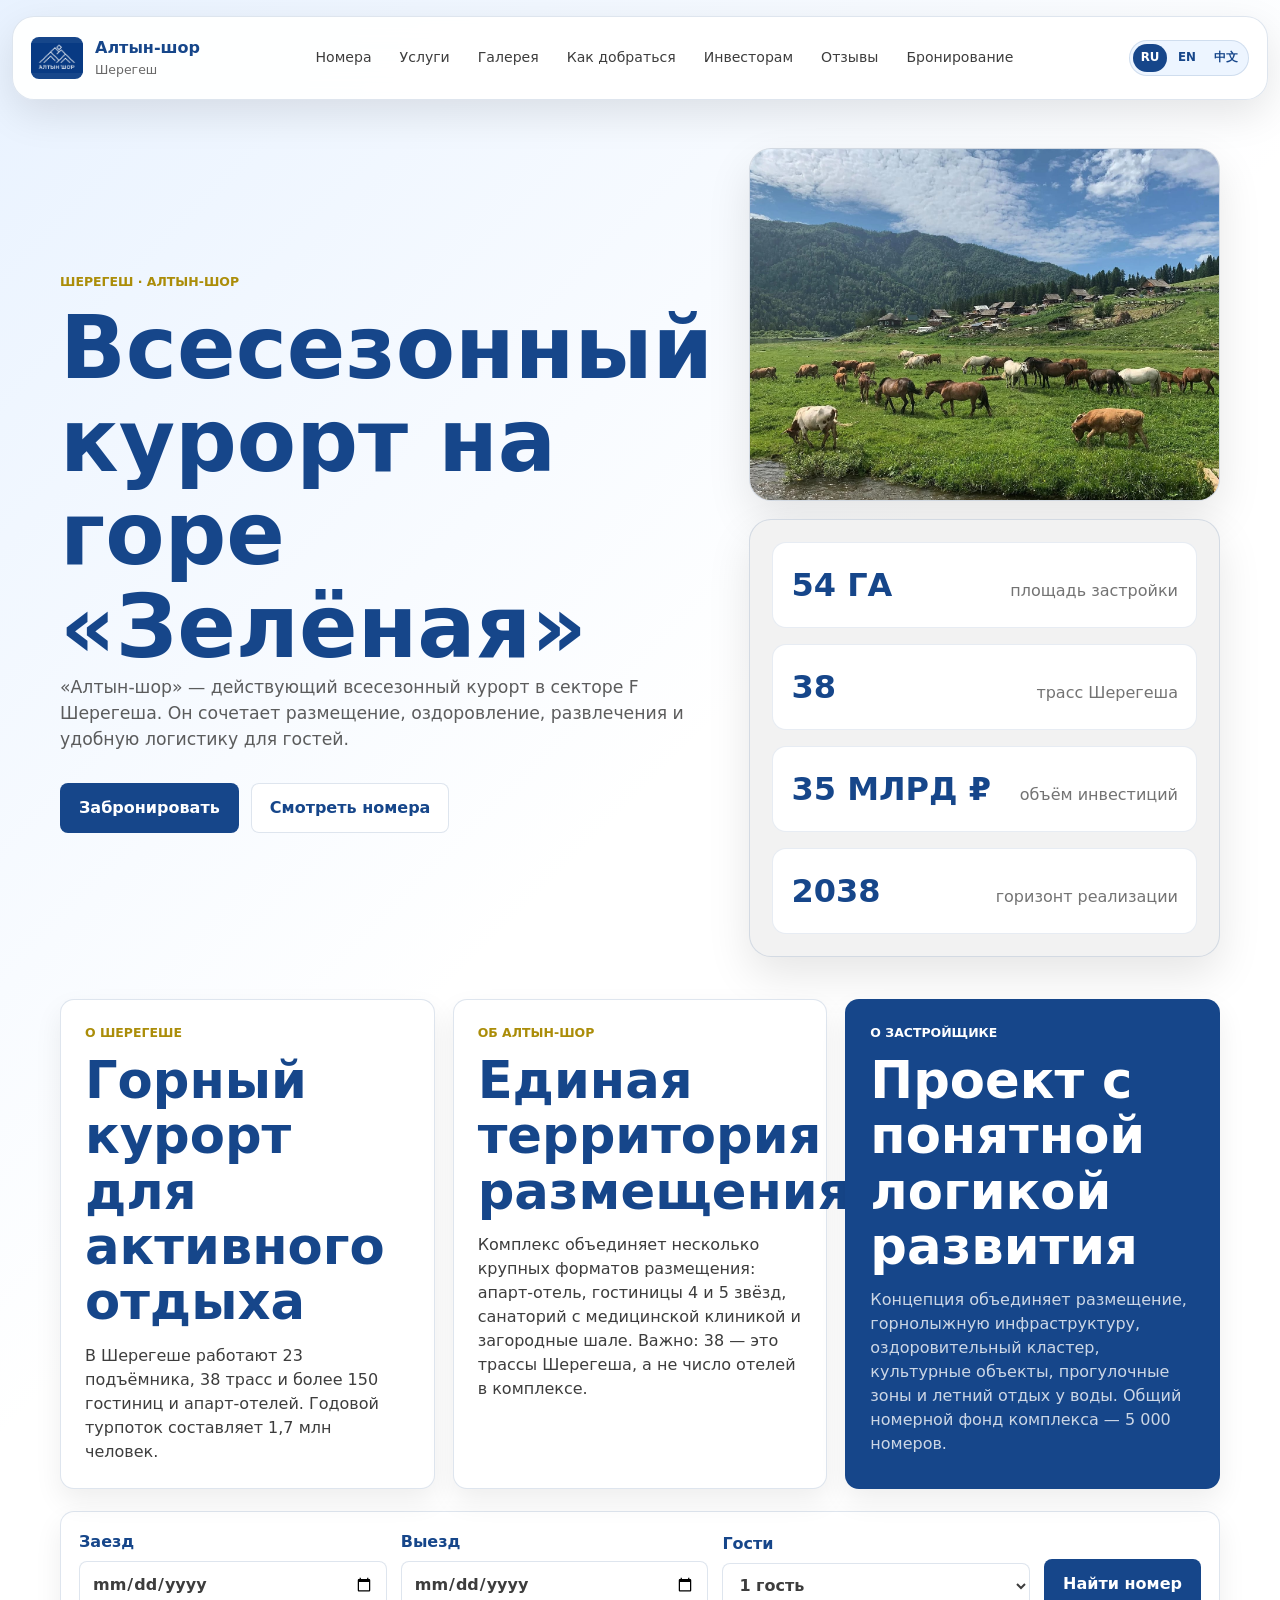
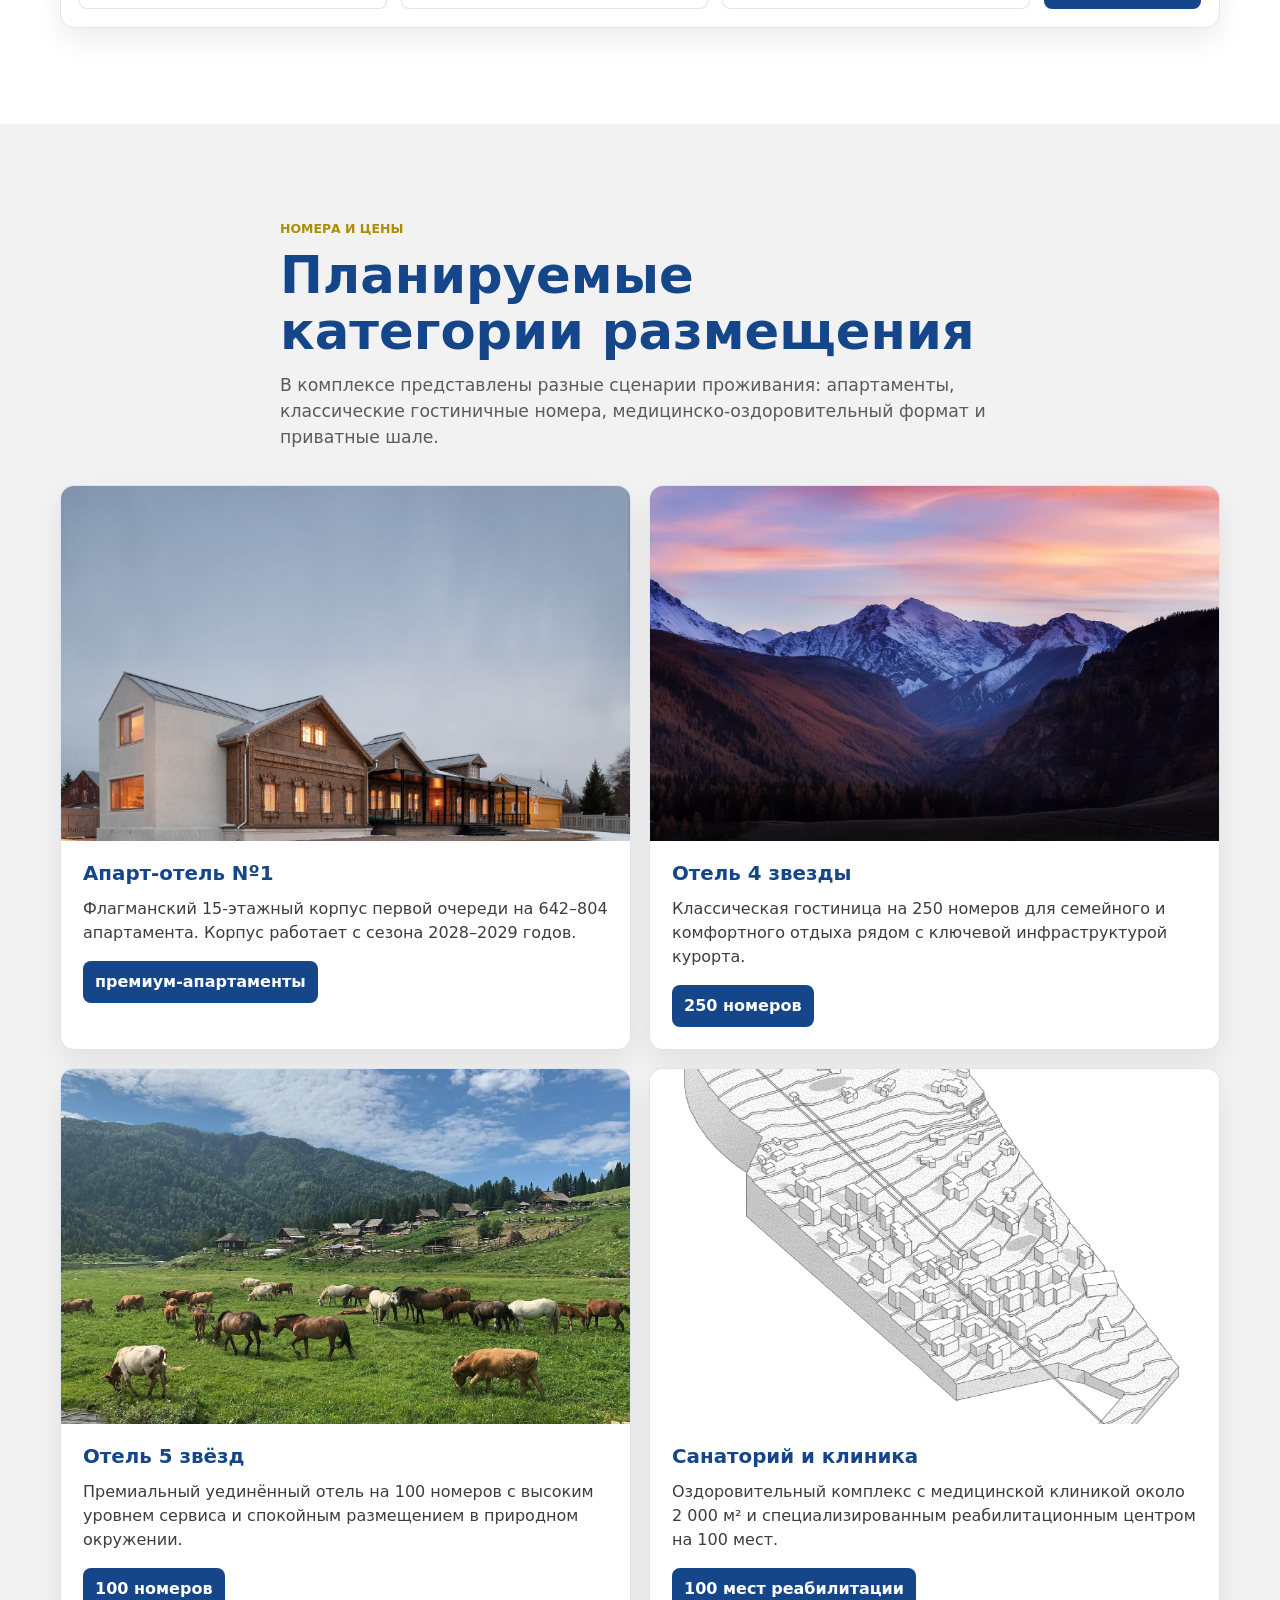
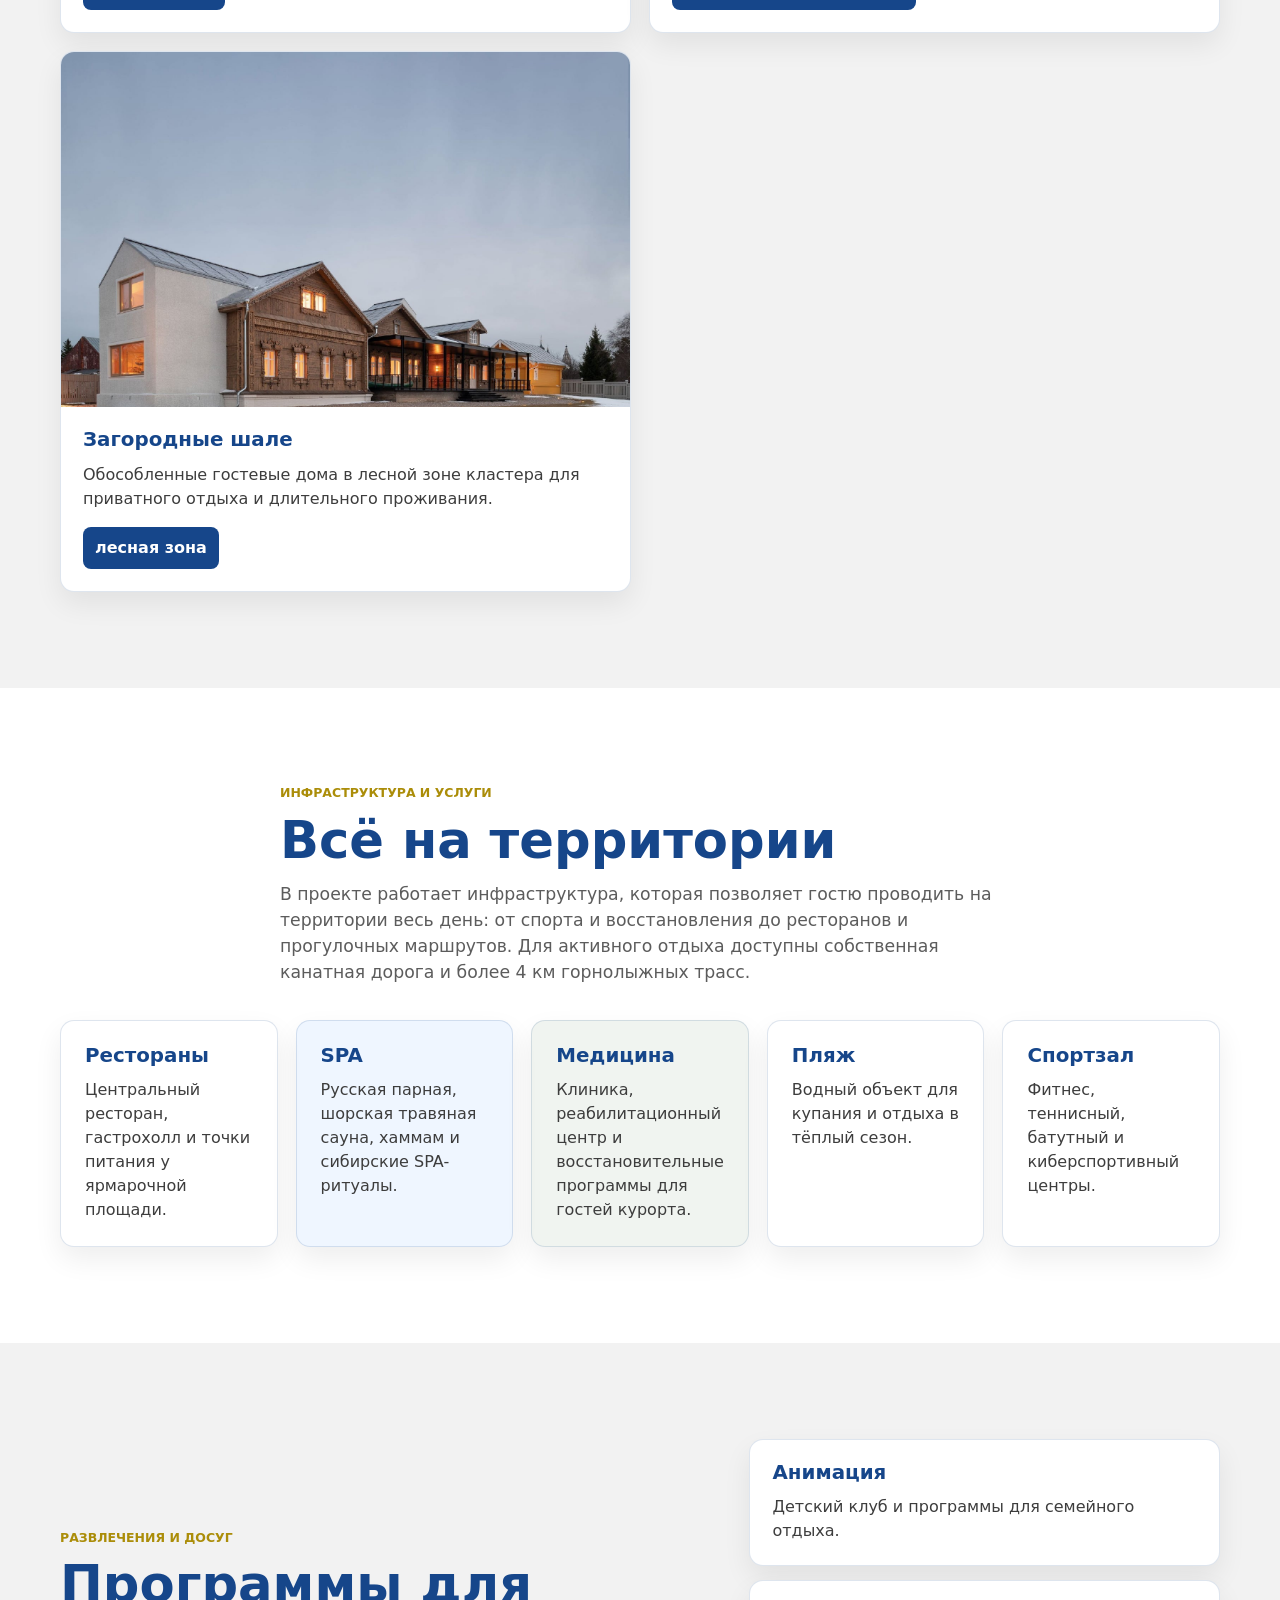
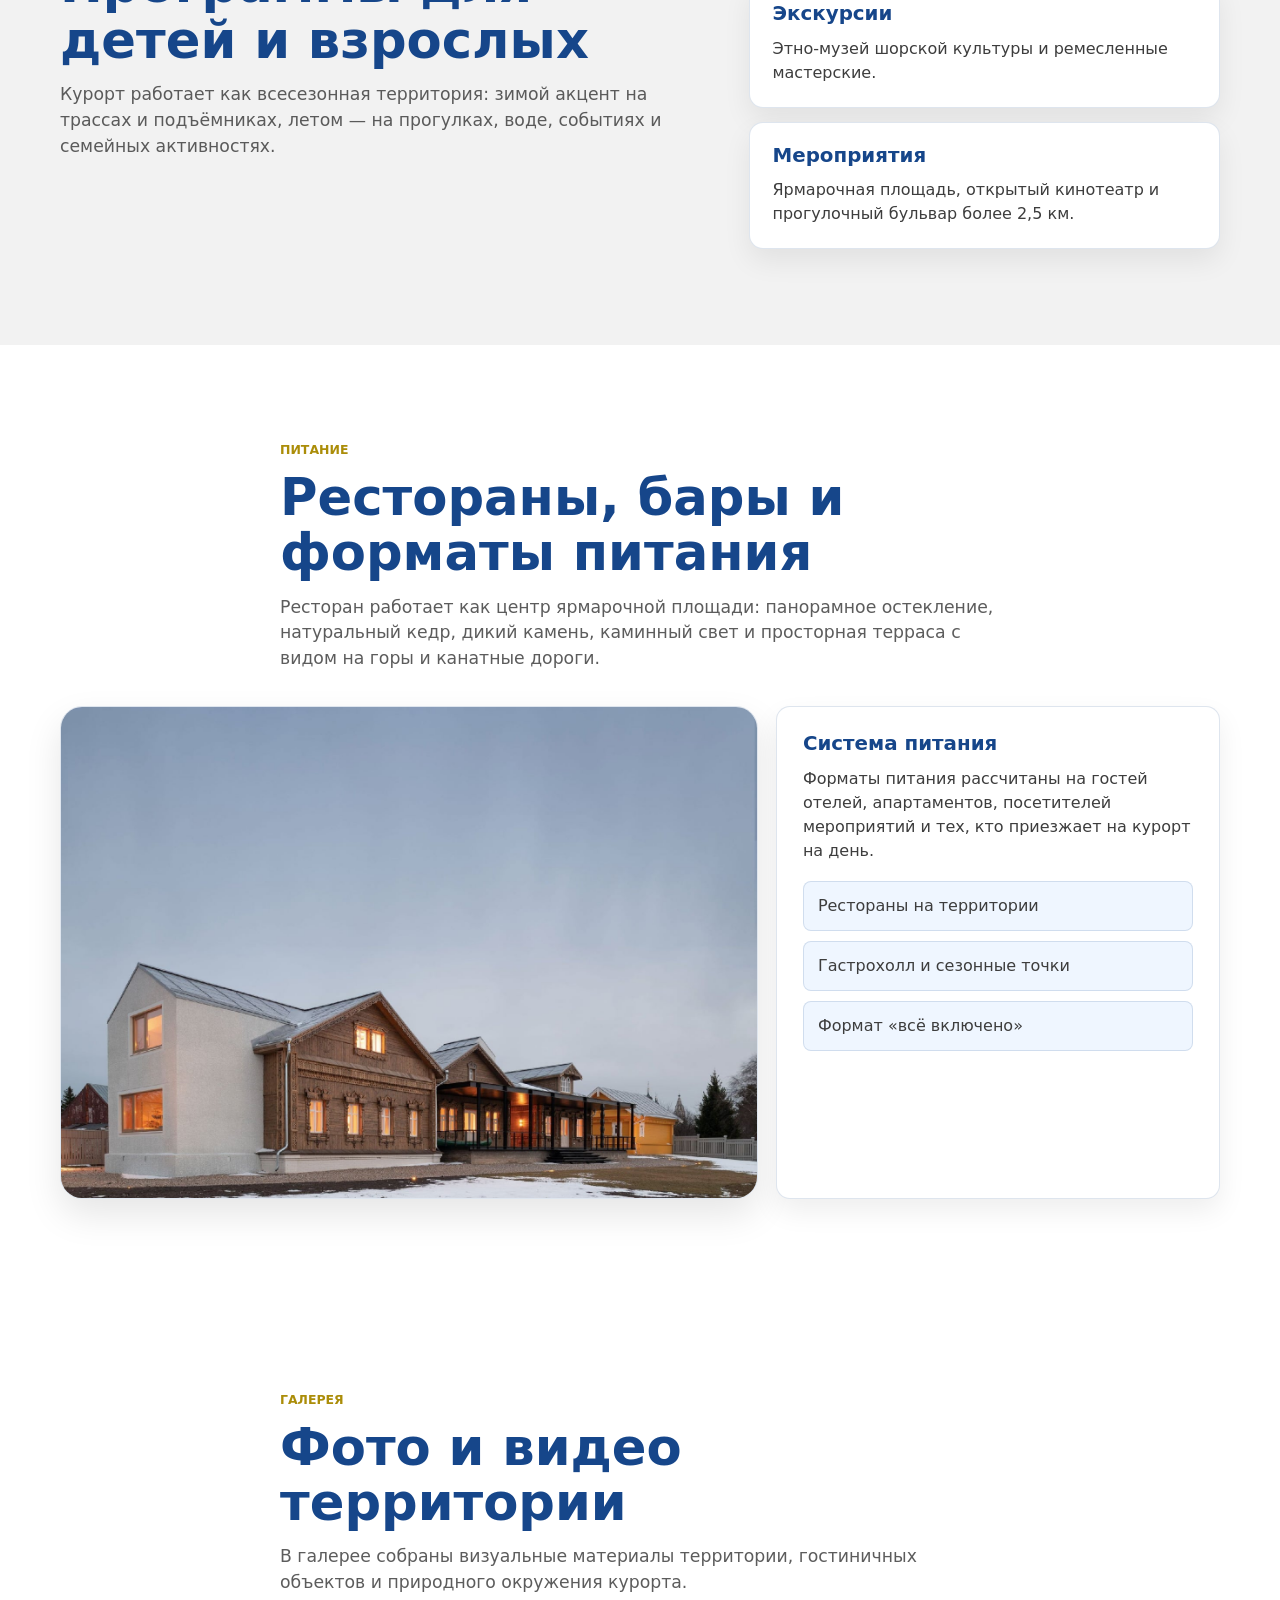
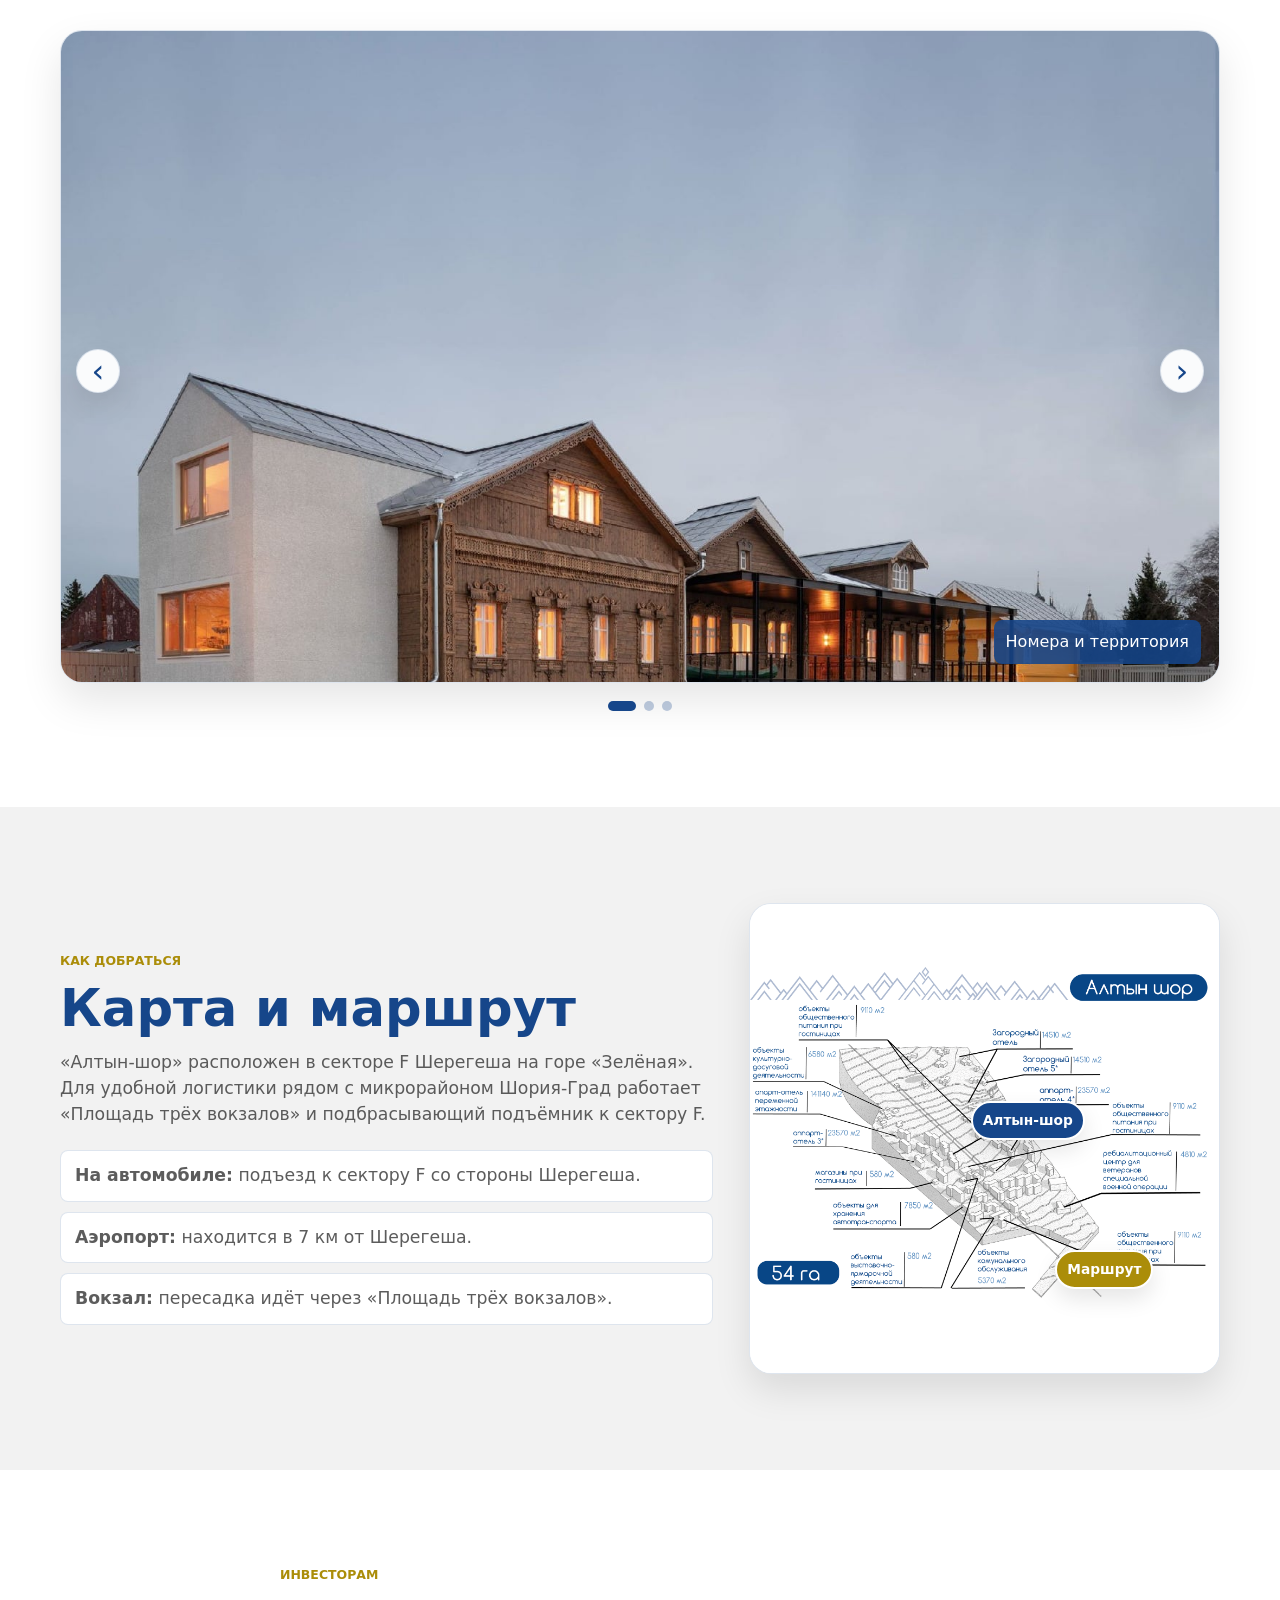
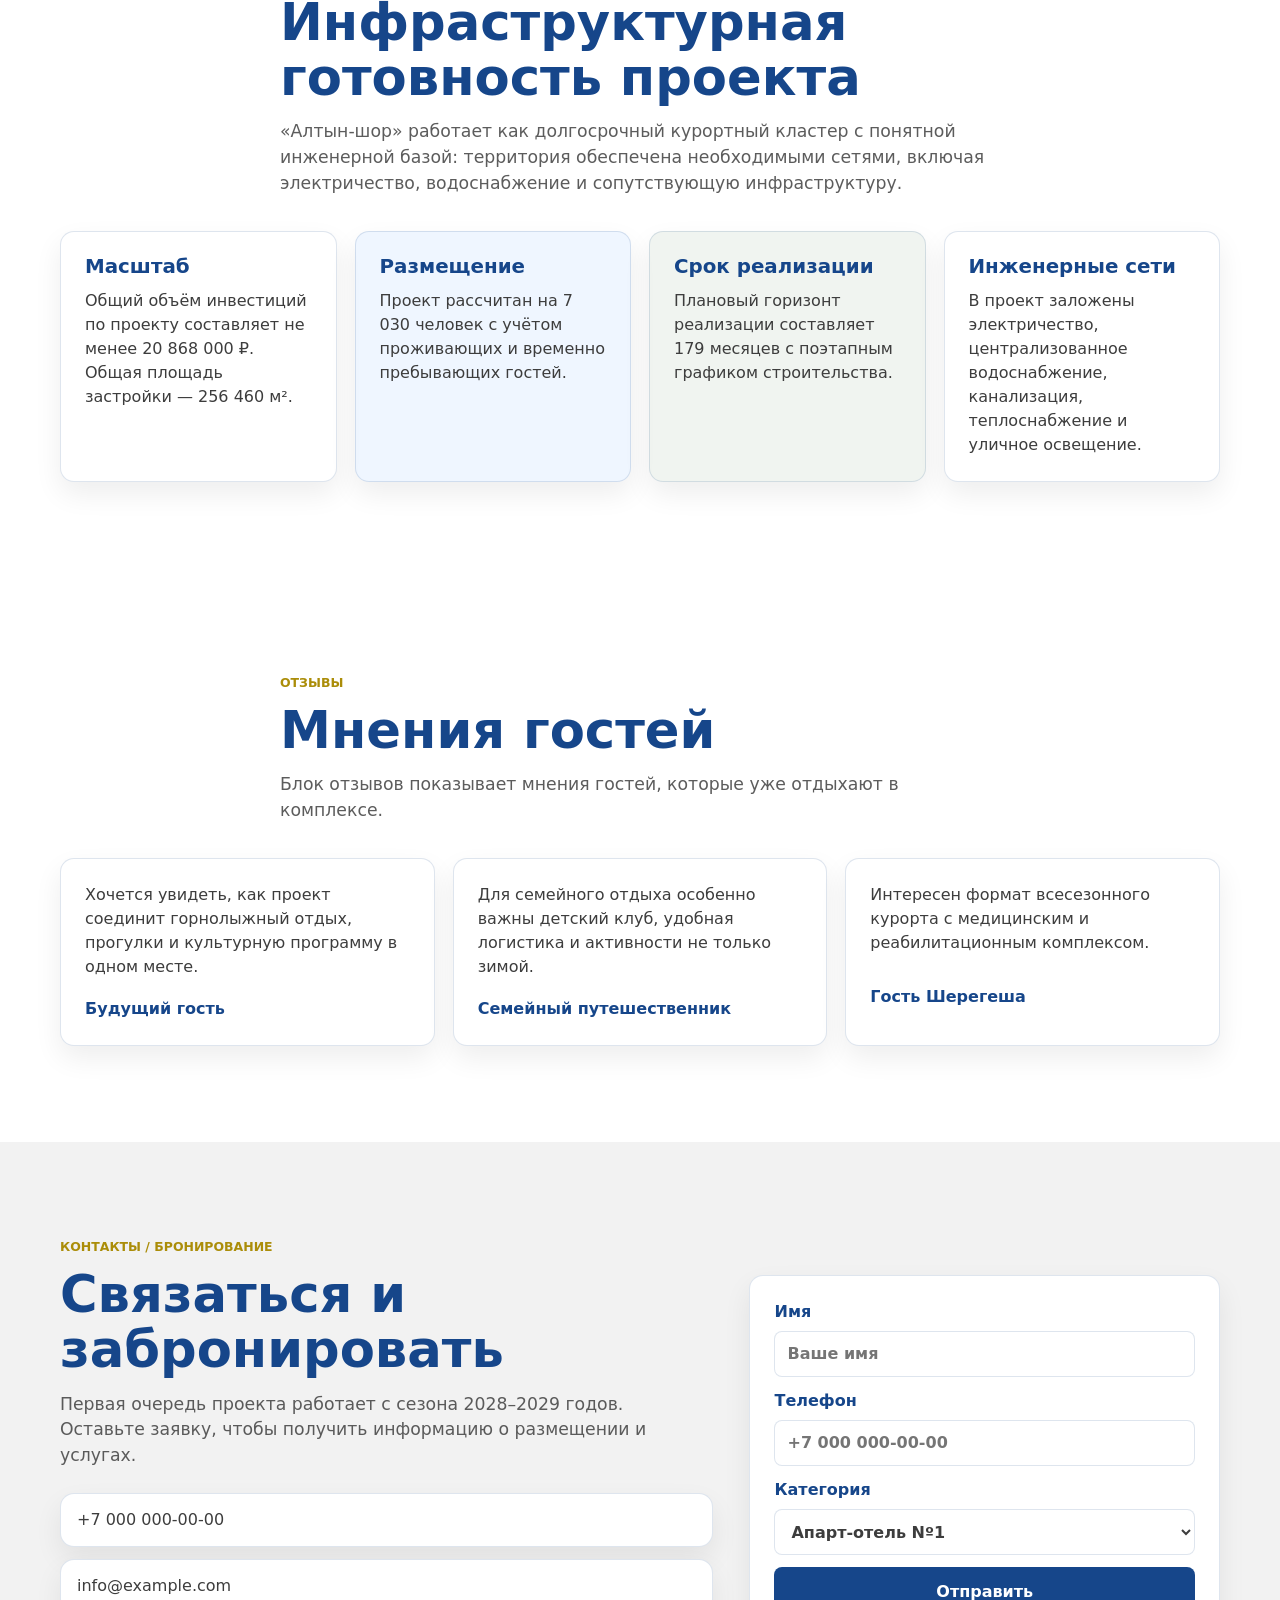
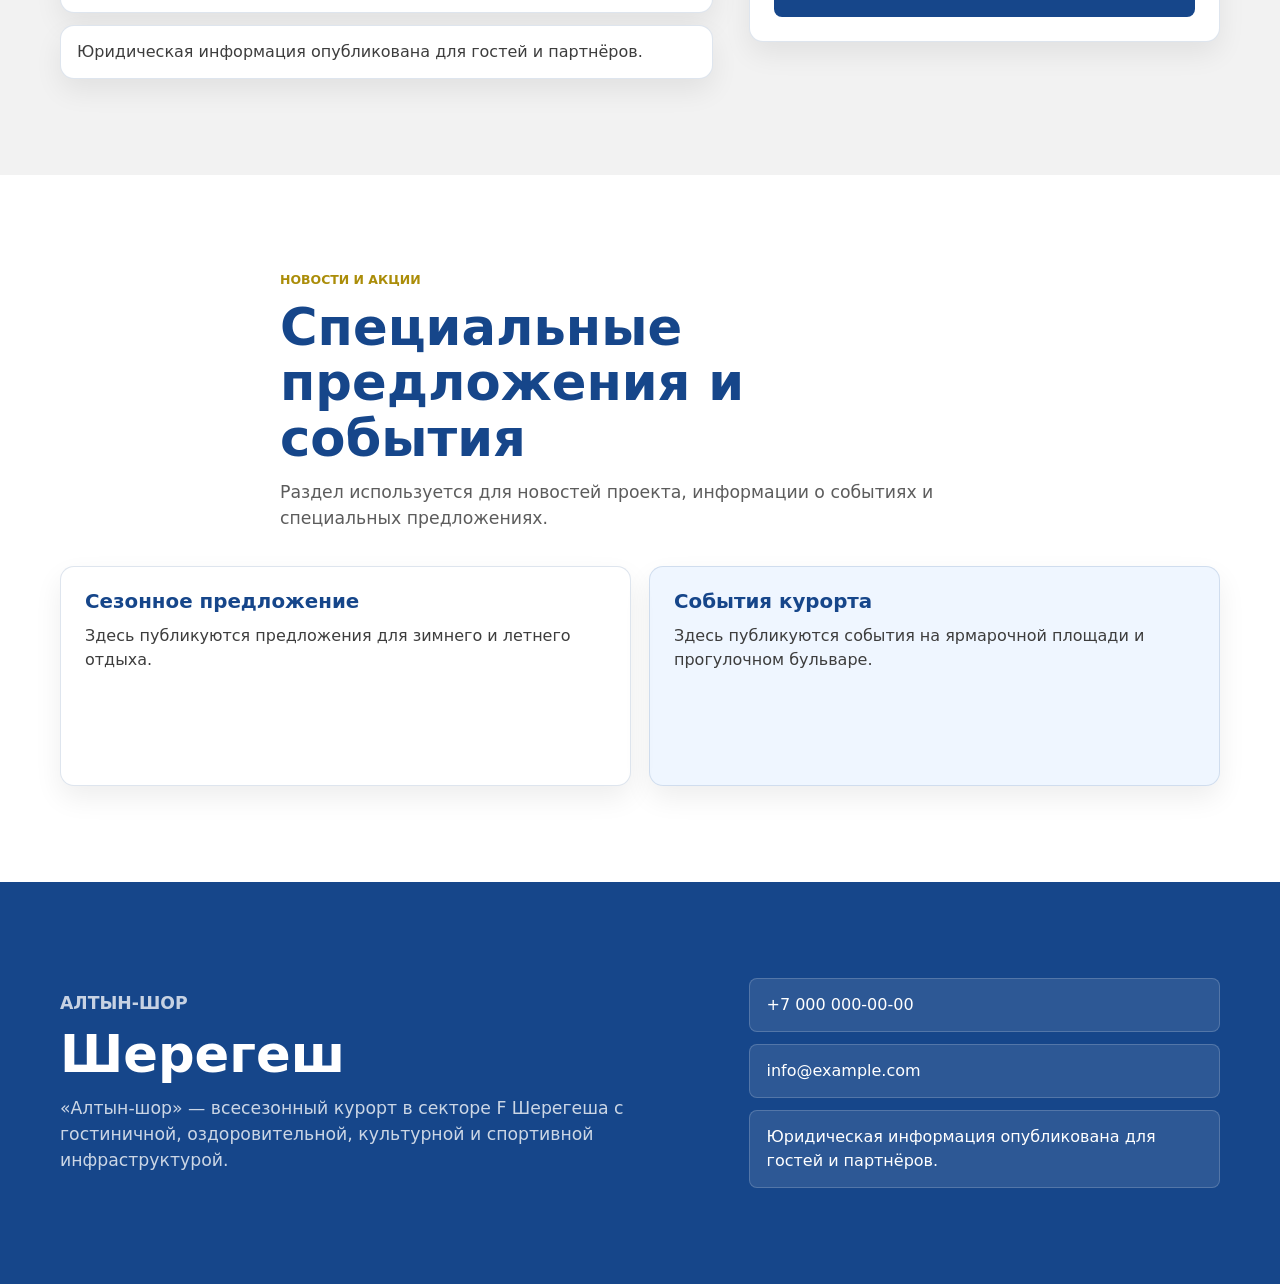
==== commit 689c9229: "feat: Update" ====
--- a/src/index.html
+++ b/src/index.html
@@ -41,6 +41,42 @@
                     <a href="./en.html">EN</a>
                     <a href="./zh.html">中文</a>
                 </div>
+                <button
+                    class="menu-toggle"
+                    type="button"
+                    data-menu-toggle
+                    aria-label="Открыть меню"
+                    aria-expanded="false"
+                    aria-controls="mobile-drawer"
+                >
+                    <span></span>
+                    <span></span>
+                    <span></span>
+                </button>
+                <div
+                    class="mobile-drawer"
+                    id="mobile-drawer"
+                    data-mobile-drawer
+                >
+                    <nav class="drawer-nav" aria-label="Мобильная навигация">
+                        <a href="#home">Главная</a>
+                        <a href="#rooms">Номера</a>
+                        <a href="#infrastructure">Услуги</a>
+                        <a href="#leisure">Досуг</a>
+                        <a href="#food">Питание</a>
+                        <a href="#gallery">Галерея</a>
+                        <a href="#route">Как добраться</a>
+                        <a href="#investors">Инвесторам</a>
+                        <a href="#reviews">Отзывы</a>
+                        <a href="#booking">Бронирование</a>
+                        <a href="#news">Акции</a>
+                    </nav>
+                    <div class="drawer-languages" aria-label="Выбор языка">
+                        <a href="./index.html" aria-current="page">RU</a>
+                        <a href="./en.html">EN</a>
+                        <a href="./zh.html">中文</a>
+                    </div>
+                </div>
             </div>
         </header>
 
@@ -51,10 +87,10 @@
                         <p class="section-kicker">Шерегеш · Алтын-шор</p>
                         <h1>Всесезонный курорт на горе «Зелёная»</h1>
                         <p class="section-lead">
-                            «Алтын-шор» — масштабный проект в секторе F
-                            Шерегеша. Курорт рассчитан на зимний и летний отдых,
-                            гостиничную инфраструктуру, оздоровление,
-                            развлечения и удобную логистику для гостей.
+                            «Алтын-шор» — действующий всесезонный курорт в
+                            секторе F Шерегеша. Он сочетает размещение,
+                            оздоровление, развлечения и удобную логистику для
+                            гостей.
                         </p>
                         <div class="hero-actions">
                             <a class="button button-primary" href="#booking"
@@ -76,7 +112,7 @@
 
                         <div class="hero-panel" aria-label="Краткая информация">
                             <div>
-                                <span class="stat-number">54 га</span>
+                                <span class="stat-number">54 ГА</span>
                                 <span class="stat-label"
                                     >площадь застройки</span
                                 >
@@ -86,7 +122,7 @@
                                 <span class="stat-label">трасс Шерегеша</span>
                             </div>
                             <div>
-                                <span class="stat-number">35 млрд ₽</span>
+                                <span class="stat-number">35 МЛРД ₽</span>
                                 <span class="stat-label">объём инвестиций</span>
                             </div>
                             <div>
@@ -105,21 +141,19 @@
                         <h2>Горный курорт для активного отдыха</h2>
                         <p>
                             В Шерегеше работают 23 подъёмника, 38 трасс и более
-                            150 гостиниц и апарт-отелей. Годовой турпоток уже
-                            достигает 1,7 млн человек. К 2030 году, с развитием
-                            транспортной доступности, ожидается рост до 3 млн
-                            гостей в год.
+                            150 гостиниц и апарт-отелей. Годовой турпоток
+                            составляет 1,7 млн человек.
                         </p>
                     </article>
                     <article class="feature-block">
                         <p class="section-kicker">Об Алтын-шор</p>
                         <h2>Единая территория размещения</h2>
                         <p>
-                            Комплекс объединит несколько крупных форматов
+                            Комплекс объединяет несколько крупных форматов
                             размещения: апарт-отель, гостиницы 4 и 5 звёзд,
                             санаторий с медицинской клиникой и загородные шале.
                             Важно: 38 — это трассы Шерегеша, а не число отелей в
-                            проекте.
+                            комплексе.
                         </p>
                     </article>
                     <article class="feature-block developer-block">
@@ -129,7 +163,7 @@
                             Концепция объединяет размещение, горнолыжную
                             инфраструктуру, оздоровительный кластер, культурные
                             объекты, прогулочные зоны и летний отдых у воды.
-                            Общий номерной фонд комплекса — около 5 000 номеров.
+                            Общий номерной фонд комплекса — 5 000 номеров.
                         </p>
                     </article>
                 </div>
@@ -163,10 +197,9 @@
                     <p class="section-kicker">Номера и цены</p>
                     <h2>Планируемые категории размещения</h2>
                     <p>
-                        В первой очереди и последующем развитии предусмотрены
-                        разные сценарии проживания: апартаменты, классические
-                        гостиничные номера, медицинско-оздоровительный формат и
-                        приватные шале.
+                        В комплексе представлены разные сценарии проживания:
+                        апартаменты, классические гостиничные номера,
+                        медицинско-оздоровительный формат и приватные шале.
                     </p>
                 </div>
 
@@ -180,7 +213,7 @@
                             <h3>Апарт-отель Nº1</h3>
                             <p>
                                 Флагманский 15-этажный корпус первой очереди на
-                                642–804 апартамента. Запуск планируется к сезону
+                                642–804 апартамента. Корпус работает с сезона
                                 2028–2029 годов.
                             </p>
                             <span class="room-price">премиум-апартаменты</span>
@@ -250,10 +283,10 @@
                     <p class="section-kicker">Инфраструктура и услуги</p>
                     <h2>Всё на территории</h2>
                     <p>
-                        В проекте заложена инфраструктура, которая позволяет
+                        В проекте работает инфраструктура, которая позволяет
                         гостю проводить на территории весь день: от спорта и
                         восстановления до ресторанов и прогулочных маршрутов.
-                        Для активного отдыха запланированы собственная канатная
+                        Для активного отдыха доступны собственная канатная
                         дорога и более 4 км горнолыжных трасс.
                     </p>
                 </div>
@@ -283,8 +316,7 @@
                     <article class="info-card">
                         <h3>Пляж</h3>
                         <p>
-                            Планируемый водный объект для купания и отдыха в
-                            тёплый сезон.
+                            Водный объект для купания и отдыха в тёплый сезон.
                         </p>
                     </article>
                     <article class="info-card">
@@ -303,8 +335,8 @@
                         <p class="section-kicker">Развлечения и досуг</p>
                         <h2>Программы для детей и взрослых</h2>
                         <p>
-                            Курорт проектируется как всесезонная территория:
-                            зимой акцент на трассах и подъёмниках, летом — на
+                            Курорт работает как всесезонная территория: зимой
+                            акцент на трассах и подъёмниках, летом — на
                             прогулках, воде, событиях и семейных активностях.
                         </p>
                     </div>
@@ -338,10 +370,10 @@
                     <p class="section-kicker">Питание</p>
                     <h2>Рестораны, бары и форматы питания</h2>
                     <p>
-                        Ресторан станет центром ярмарочной площади: панорамное
-                        остекление, натуральный кедр, дикий камень, каминный
-                        свет и просторная терраса с видом на горы и канатные
-                        дороги.
+                            Ресторан работает как центр ярмарочной площади:
+                            панорамное остекление, натуральный кедр, дикий
+                            камень, каминный свет и просторная терраса с видом
+                            на горы и канатные дороги.
                     </p>
                 </div>
 
@@ -353,7 +385,7 @@
                     <div class="food-card">
                         <h3>Система питания</h3>
                         <p>
-                            Форматы питания будут рассчитаны на гостей отелей,
+                            Форматы питания рассчитаны на гостей отелей,
                             апартаментов, посетителей мероприятий и тех, кто
                             приезжает на курорт на день.
                         </p>
@@ -372,8 +404,7 @@
                     <h2>Фото и видео территории</h2>
                     <p>
                         В галерее собраны визуальные материалы территории,
-                        гостиничных объектов и природного окружения будущего
-                        курорта.
+                        гостиничных объектов и природного окружения курорта.
                     </p>
                 </div>
 
@@ -435,7 +466,7 @@
                         <p>
                             «Алтын-шор» расположен в секторе F Шерегеша на горе
                             «Зелёная». Для удобной логистики рядом с
-                            микрорайоном Шория-Град планируется «Площадь трёх
+                            микрорайоном Шория-Град работает «Площадь трёх
                             вокзалов» и подбрасывающий подъёмник к сектору F.
                         </p>
                         <div class="route-notes">
@@ -444,11 +475,11 @@
                                 сектору F со стороны Шерегеша.
                             </p>
                             <p>
-                                <strong>Аэропорт:</strong> планируется в 7 км от
+                                <strong>Аэропорт:</strong> находится в 7 км от
                                 Шерегеша.
                             </p>
                             <p>
-                                <strong>Вокзал:</strong> пересадка через будущую
+                                <strong>Вокзал:</strong> пересадка идёт через
                                 «Площадь трёх вокзалов».
                             </p>
                         </div>
@@ -469,9 +500,9 @@
                     <p class="section-kicker">Инвесторам</p>
                     <h2>Инфраструктурная готовность проекта</h2>
                     <p>
-                        «Алтын-шор» рассчитан как долгосрочный курортный кластер
-                        с понятной инженерной базой: для развития территории
-                        предусмотрены необходимые сети, включая электричество,
+                        «Алтын-шор» работает как долгосрочный курортный кластер
+                        с понятной инженерной базой: территория обеспечена
+                        необходимыми сетями, включая электричество,
                         водоснабжение и сопутствующую инфраструктуру.
                     </p>
                 </div>
@@ -480,22 +511,31 @@
                     <article class="info-card">
                         <h3>Масштаб</h3>
                         <p>
-                            Территория проекта занимает 54 га, а объём
-                            инвестиций оценивается примерно в 35 млрд ₽.
+                            Общий объём инвестиций по проекту составляет не
+                            менее 20 868 000 ₽. Общая площадь застройки — 256
+                            460 м².
                         </p>
                     </article>
                     <article class="info-card">
                         <h3>Размещение</h3>
                         <p>
-                            Планируется около 5 000 номеров в разных форматах:
-                            апартаменты, отели, санаторий и шале.
-                        </p>
-                    </article>
-                    <article class="info-card">
-                        <h3>Спрос</h3>
-                        <p>
-                            Турпоток Шерегеша может вырасти до 3 млн гостей в
-                            год к 2030 году.
+                            Проект рассчитан на 7 030 человек с учётом
+                            проживающих и временно пребывающих гостей.
+                        </p>
+                    </article>
+                    <article class="info-card">
+                        <h3>Срок реализации</h3>
+                        <p>
+                            Плановый горизонт реализации составляет 179 месяцев
+                            с поэтапным графиком строительства.
+                        </p>
+                    </article>
+                    <article class="info-card">
+                        <h3>Инженерные сети</h3>
+                        <p>
+                            В проект заложены электричество, централизованное
+                            водоснабжение, канализация, теплоснабжение и уличное
+                            освещение.
                         </p>
                     </article>
                 </div>
@@ -505,10 +545,10 @@
                 <div class="section-heading">
                     <p class="section-kicker">Отзывы</p>
                     <h2>Мнения гостей</h2>
-                    <p>
-                        Блок отзывов будет наполняться после запуска объектов
-                        размещения и первых гостевых сценариев.
-                    </p>
+                        <p>
+                            Блок отзывов показывает мнения гостей, которые уже
+                            отдыхают в комплексе.
+                        </p>
                 </div>
 
                 <div class="review-grid">
@@ -543,20 +583,16 @@
                         <p class="section-kicker">Контакты / Бронирование</p>
                         <h2>Связаться и забронировать</h2>
                         <p>
-                            Первая очередь проекта планируется к сезону
+                            Первая очередь проекта работает с сезона
                             2028–2029 годов. Оставьте заявку, чтобы получить
-                            информацию о запуске и условиях размещения, когда
-                            они будут опубликованы.
+                            информацию о размещении и услугах.
                         </p>
                         <address class="contact-list">
                             <a href="tel:+70000000000">+7 000 000-00-00</a>
                             <a href="mailto:info@example.com"
                                 >info@example.com</a
                             >
-                            <span
-                                >Юридическая информация будет опубликована к
-                                запуску проекта.</span
-                            >
+                            <span>Юридическая информация опубликована для гостей и партнёров.</span>
                         </address>
                     </div>
 
@@ -598,25 +634,24 @@
                 <div class="section-heading">
                     <p class="section-kicker">Новости и акции</p>
                     <h2>Специальные предложения и события</h2>
-                    <p>
-                        Раздел будет использоваться для новостей проекта,
-                        информации о событиях, запуске очередей и специальных
-                        предложениях.
-                    </p>
+                        <p>
+                            Раздел используется для новостей проекта, информации
+                            о событиях и специальных предложениях.
+                        </p>
                 </div>
 
                 <div class="news-grid">
                     <article class="info-card">
                         <h3>Сезонное предложение</h3>
                         <p>
-                            После запуска здесь появятся предложения для зимнего
-                            и летнего отдыха.
+                            Здесь публикуются предложения для зимнего и летнего
+                            отдыха.
                         </p>
                     </article>
                     <article class="info-card">
                         <h3>События курорта</h3>
                         <p>
-                            Планируются события на ярмарочной площади и
+                            Здесь публикуются события на ярмарочной площади и
                             прогулочном бульваре.
                         </p>
                     </article>
@@ -630,18 +665,15 @@
                     <p class="section-kicker">Алтын-шор</p>
                     <h2>Шерегеш</h2>
                     <p>
-                        «Алтын-шор» — проект всесезонного курорта в секторе F
-                        Шерегеша с гостиничной, оздоровительной, культурной и
-                        спортивной инфраструктурой.
+                        «Алтын-шор» — всесезонный курорт в секторе F Шерегеша с
+                        гостиничной, оздоровительной, культурной и спортивной
+                        инфраструктурой.
                     </p>
                 </div>
                 <address class="footer-contacts">
                     <a href="tel:+70000000000">+7 000 000-00-00</a>
                     <a href="mailto:info@example.com">info@example.com</a>
-                    <span
-                        >Юридическая информация будет опубликована к запуску
-                        проекта.</span
-                    >
+                    <span>Юридическая информация опубликована для гостей и партнёров.</span>
                 </address>
             </div>
         </footer>
--- a/src/styles.css
+++ b/src/styles.css
@@ -85,7 +85,7 @@
   top: 16px;
   left: 50%;
   z-index: 20;
-  width: min(calc(100% - 32px), var(--container));
+  width: min(calc(100% - 24px), 1280px);
   min-height: var(--header-height);
   color: var(--color-primary);
   background: rgb(255 255 255 / 94%);
@@ -102,7 +102,7 @@
 }
 
 .site-header.is-compact:not(:hover):not(:focus-within) {
-  width: min(184px, calc(100% - 32px));
+  width: min(184px, calc(100% - 24px));
   min-height: 48px;
   border-radius: 999px;
   box-shadow: 0 10px 28px rgb(0 0 0 / 8%);
@@ -112,7 +112,7 @@
   display: flex;
   align-items: center;
   justify-content: space-between;
-  gap: 24px;
+  gap: 16px;
   min-height: var(--header-height);
   padding: 14px 18px;
   transition:
@@ -172,16 +172,17 @@
 
 .site-nav {
   display: flex;
-  flex-wrap: wrap;
+  flex-wrap: nowrap;
   justify-content: flex-end;
-  gap: 8px;
+  gap: 6px;
+  min-width: 0;
 }
 
 .language-switch {
   display: inline-flex;
   flex: 0 0 auto;
-  gap: 4px;
-  padding: 4px;
+  gap: 3px;
+  padding: 3px;
   background: rgb(174 209 255 / 22%);
   border: 1px solid var(--color-border);
   border-radius: 999px;
@@ -191,11 +192,11 @@
   display: inline-flex;
   align-items: center;
   justify-content: center;
-  min-width: 38px;
-  min-height: 30px;
-  padding: 5px 8px;
+  min-width: 34px;
+  min-height: 28px;
+  padding: 4px 7px;
   color: var(--color-primary);
-  font-size: 0.78rem;
+  font-size: 0.74rem;
   font-weight: 800;
   border-radius: 999px;
   transition:
@@ -210,9 +211,68 @@
   background: var(--color-primary);
 }
 
+.menu-toggle {
+  display: none;
+  width: 42px;
+  height: 42px;
+  place-items: center;
+  align-content: center;
+  gap: 4px;
+  background: var(--color-primary);
+  border-radius: var(--radius-sm);
+  cursor: pointer;
+}
+
+.menu-toggle span {
+  display: block;
+  width: 18px;
+  height: 2px;
+  background: var(--color-background);
+  border-radius: 999px;
+  transition:
+    transform var(--transition),
+    opacity var(--transition);
+}
+
+.mobile-drawer {
+  display: none;
+}
+
+.drawer-nav,
+.drawer-languages {
+  display: grid;
+  gap: 8px;
+}
+
+.drawer-nav a,
+.drawer-languages a {
+  padding: 12px 14px;
+  color: var(--color-primary);
+  font-weight: 800;
+  background: var(--color-background);
+  border: 1px solid var(--color-border);
+  border-radius: var(--radius-sm);
+}
+
+.drawer-languages {
+  grid-template-columns: repeat(3, minmax(0, 1fr));
+  margin-top: 14px;
+}
+
+.drawer-languages a {
+  text-align: center;
+}
+
+.drawer-languages a[aria-current="page"] {
+  color: var(--color-background);
+  background: var(--color-primary);
+}
+
 .site-nav a {
-  padding: 9px 12px;
+  padding: 8px 10px;
   color: var(--color-text);
+  font-size: 0.88rem;
+  white-space: nowrap;
   border: 1px solid transparent;
   border-radius: 999px;
   transition:
@@ -230,6 +290,7 @@
 
 .site-header.is-compact:not(:hover):not(:focus-within) .site-nav,
 .site-header.is-compact:not(:hover):not(:focus-within) .language-switch,
+.site-header.is-compact:not(:hover):not(:focus-within) .mobile-drawer,
 .site-header.is-compact:not(:hover):not(:focus-within) .brand-subtitle {
   position: absolute;
   pointer-events: none;
@@ -812,7 +873,7 @@
 }
 
 .investor-grid {
-  grid-template-columns: repeat(3, minmax(0, 1fr));
+  grid-template-columns: repeat(auto-fit, minmax(220px, 1fr));
 }
 
 .pricing-table {
@@ -1066,7 +1127,7 @@
   .site-header.is-compact:not(:hover):not(:focus-within) .header-inner {
     flex-direction: row;
     align-items: center;
-    justify-content: flex-start;
+    justify-content: space-between;
     min-height: 50px;
     padding: 6px 10px;
   }
@@ -1094,6 +1155,41 @@
     display: none;
   }
 
+  .menu-toggle {
+    display: inline-grid;
+  }
+
+  .site-header.is-menu-open {
+    width: min(calc(100% - 16px), 360px);
+  }
+
+  .site-header.is-menu-open .mobile-drawer {
+    position: absolute;
+    top: calc(100% + 8px);
+    left: 0;
+    right: 0;
+    display: block;
+    max-height: calc(100vh - 76px);
+    padding: 12px;
+    overflow: auto;
+    background: rgb(255 255 255 / 98%);
+    border: 1px solid var(--color-border);
+    border-radius: var(--radius-md);
+    box-shadow: 0 16px 36px var(--color-shadow);
+  }
+
+  .site-header.is-menu-open .menu-toggle span:nth-child(1) {
+    transform: translateY(6px) rotate(45deg);
+  }
+
+  .site-header.is-menu-open .menu-toggle span:nth-child(2) {
+    opacity: 0;
+  }
+
+  .site-header.is-menu-open .menu-toggle span:nth-child(3) {
+    transform: translateY(-6px) rotate(-45deg);
+  }
+
   .hero {
     padding-top: 88px;
   }
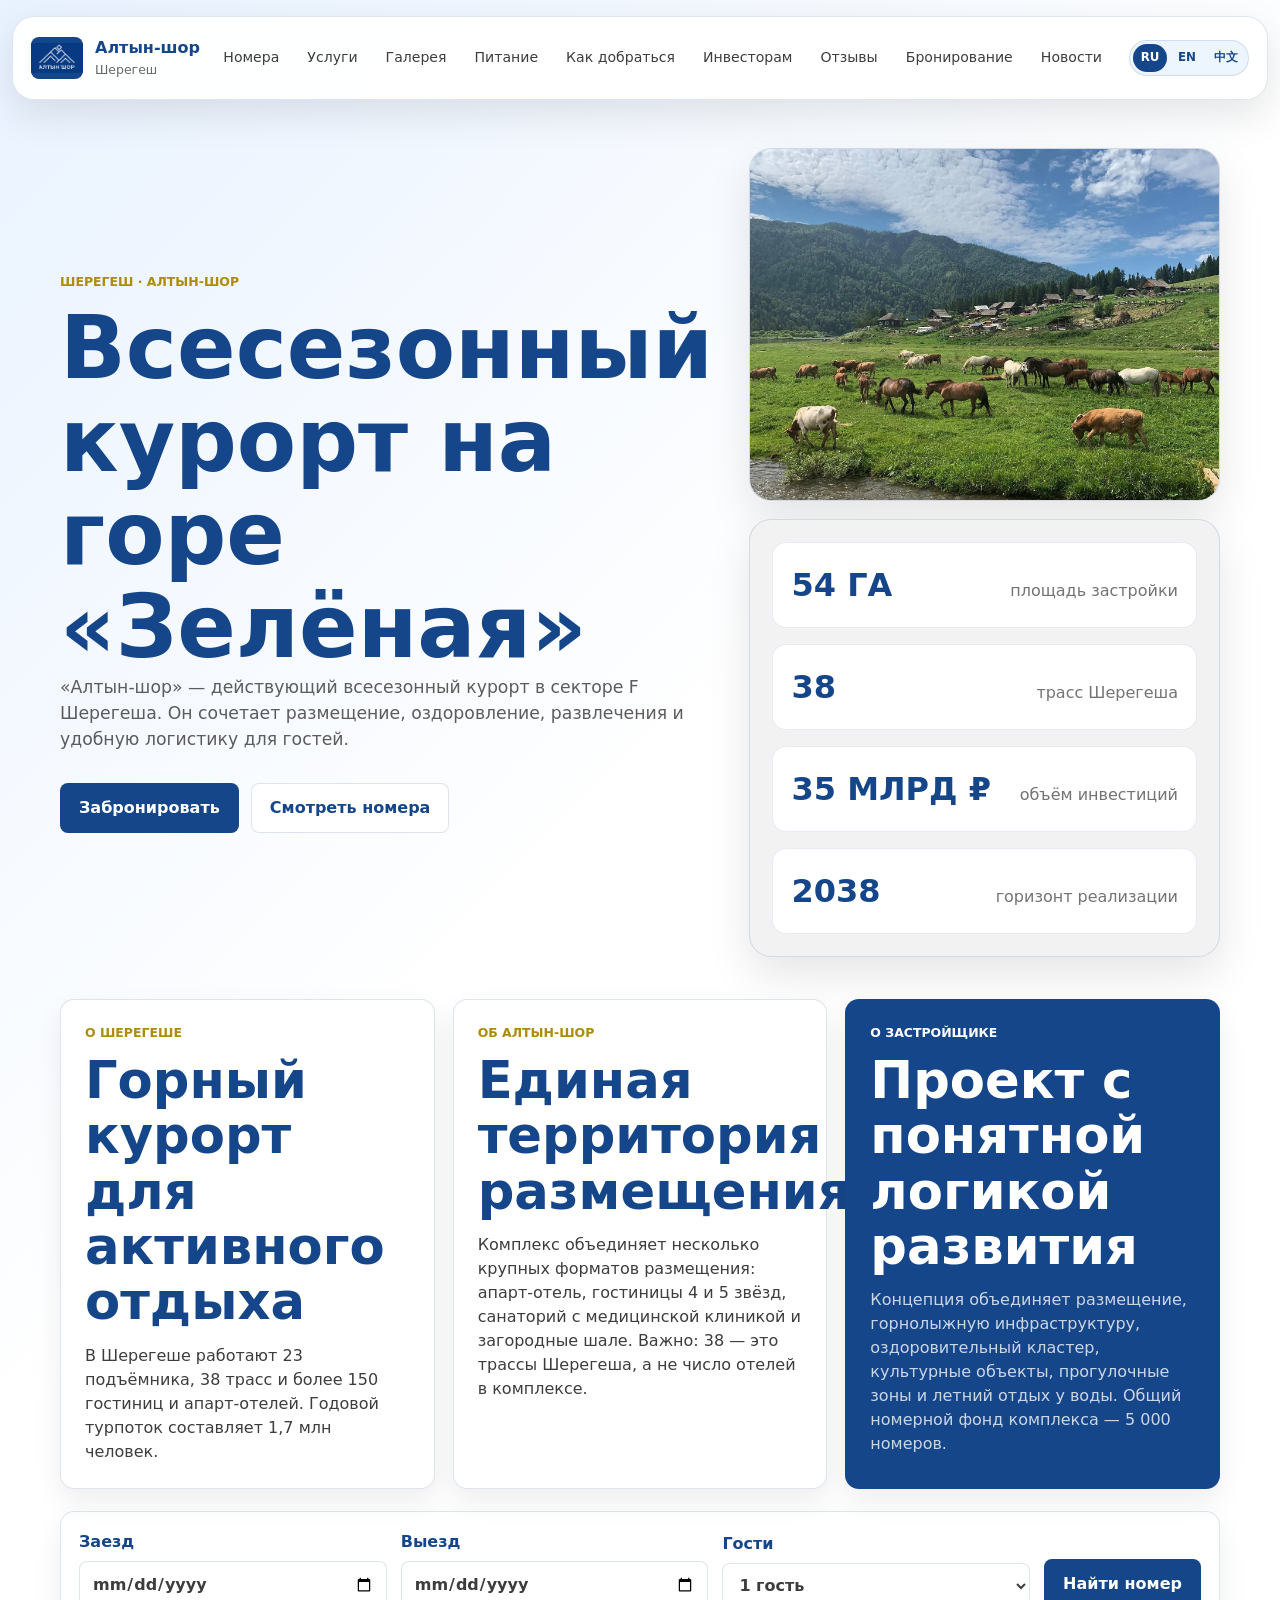
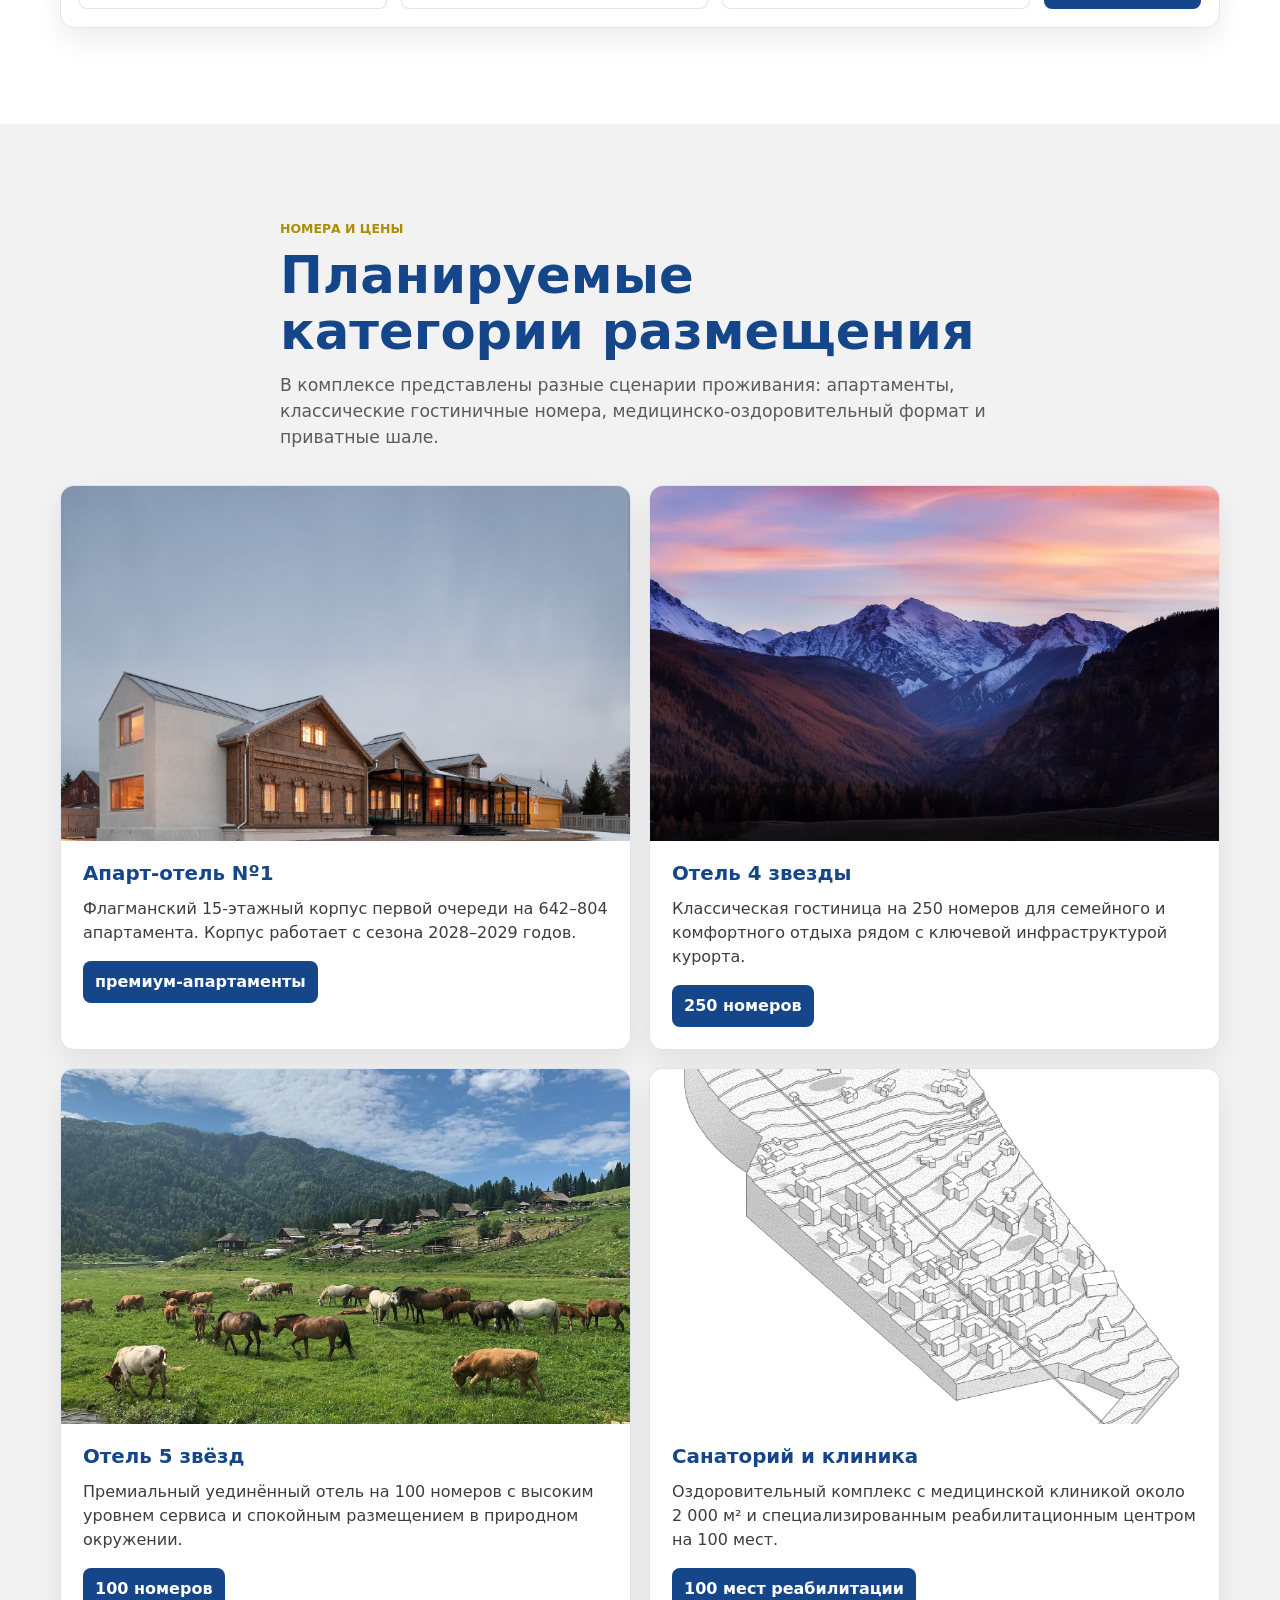
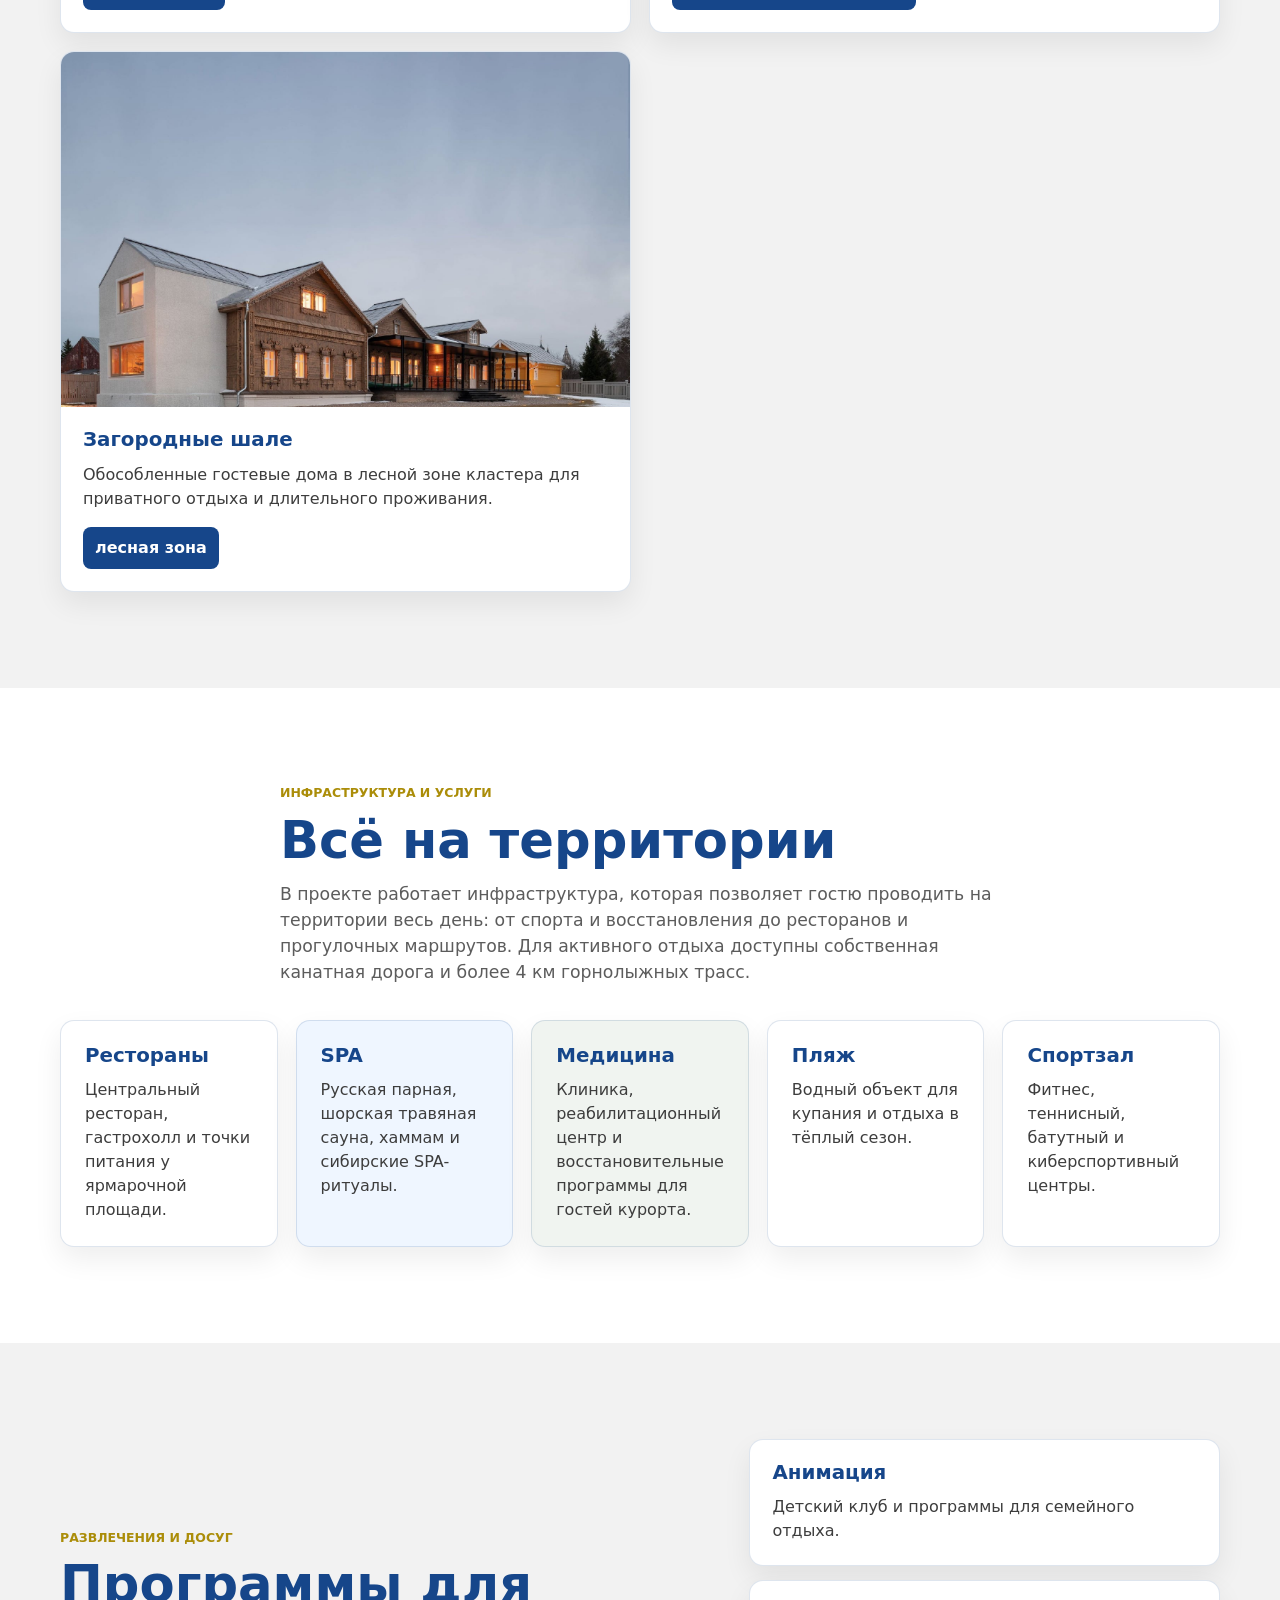
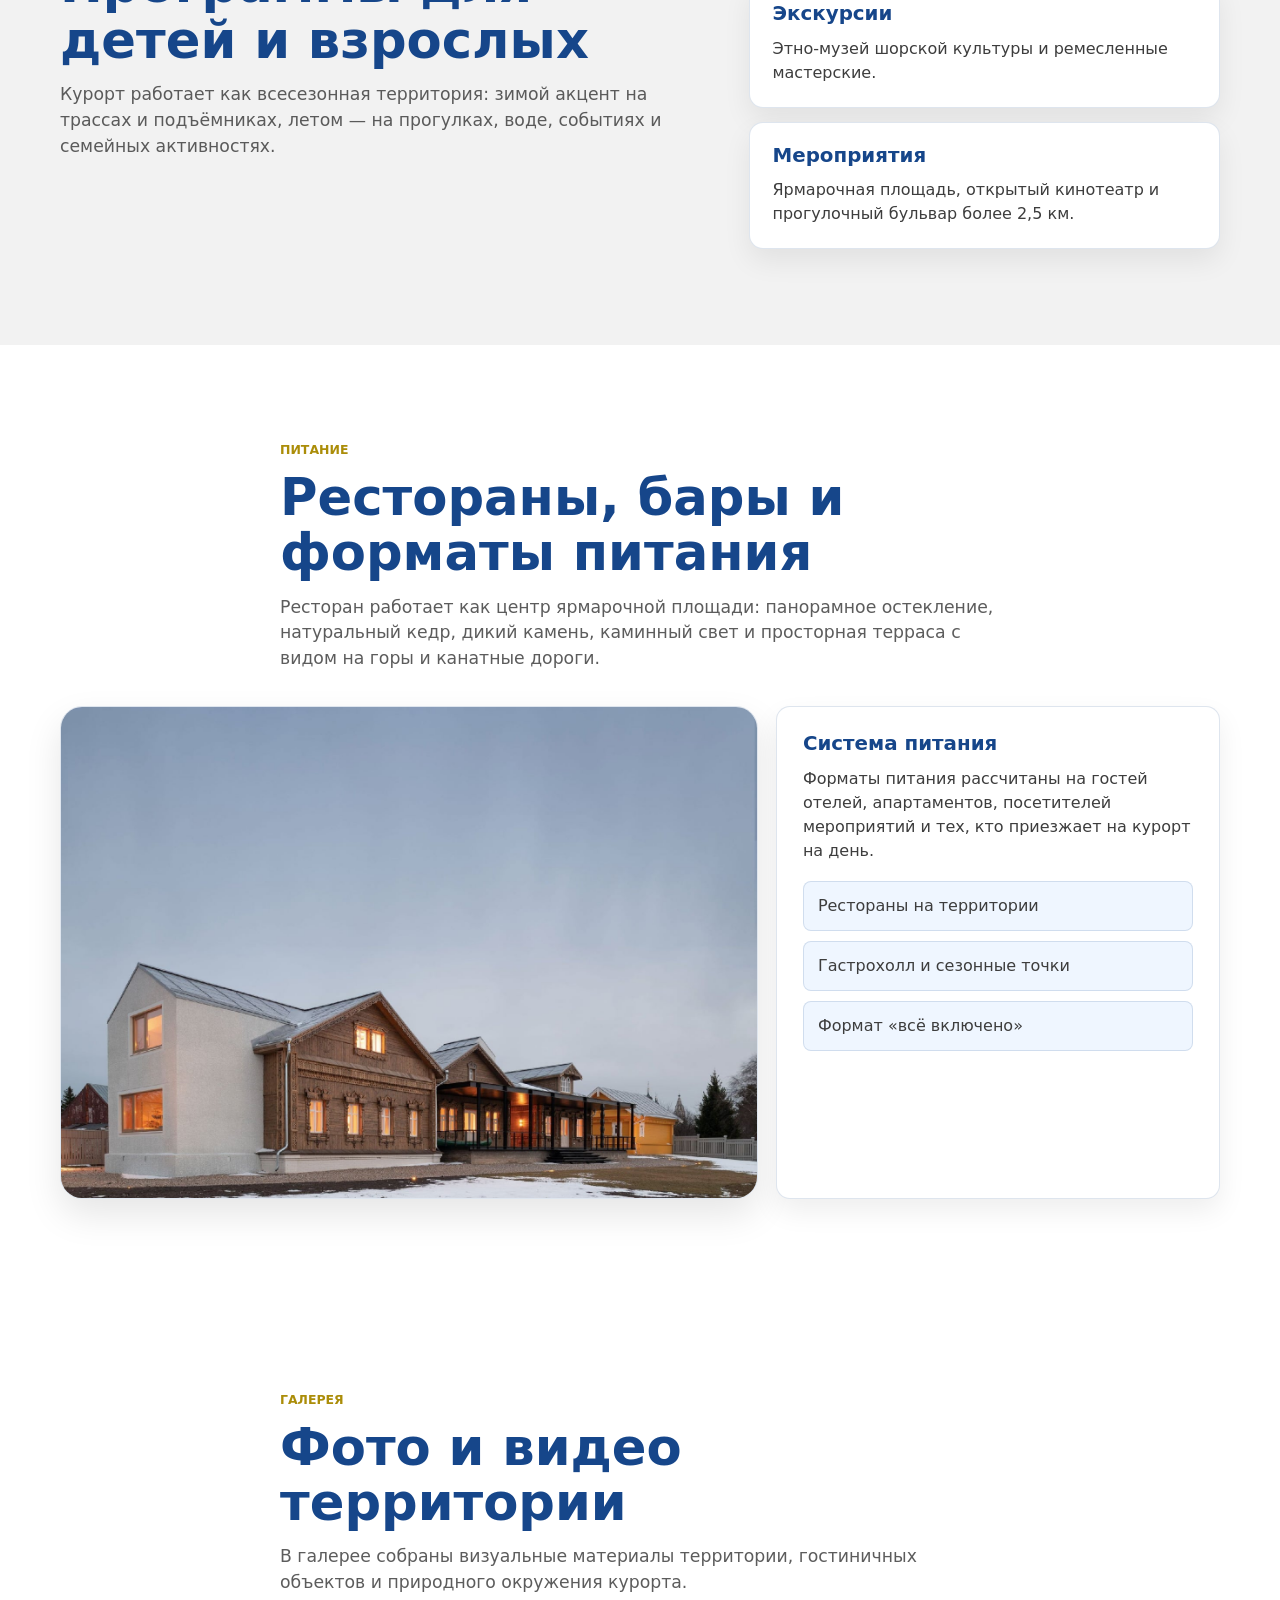
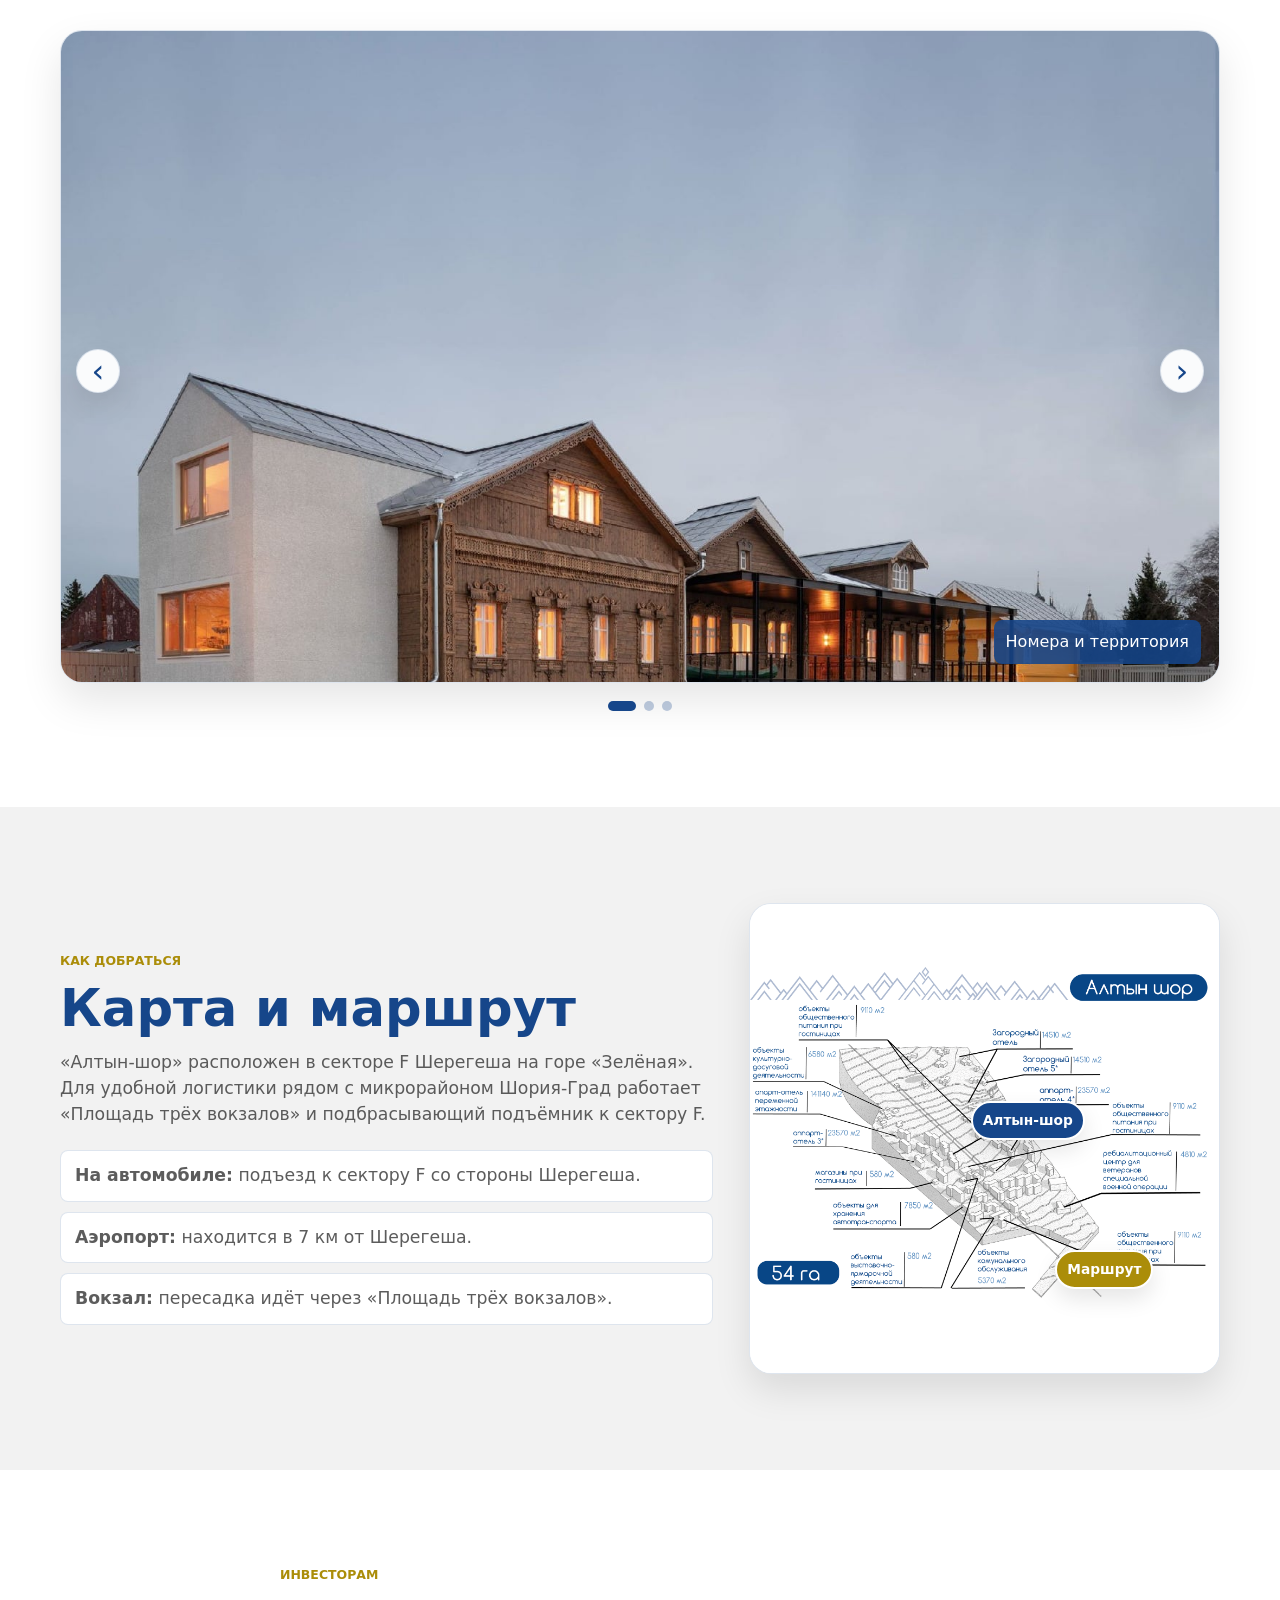
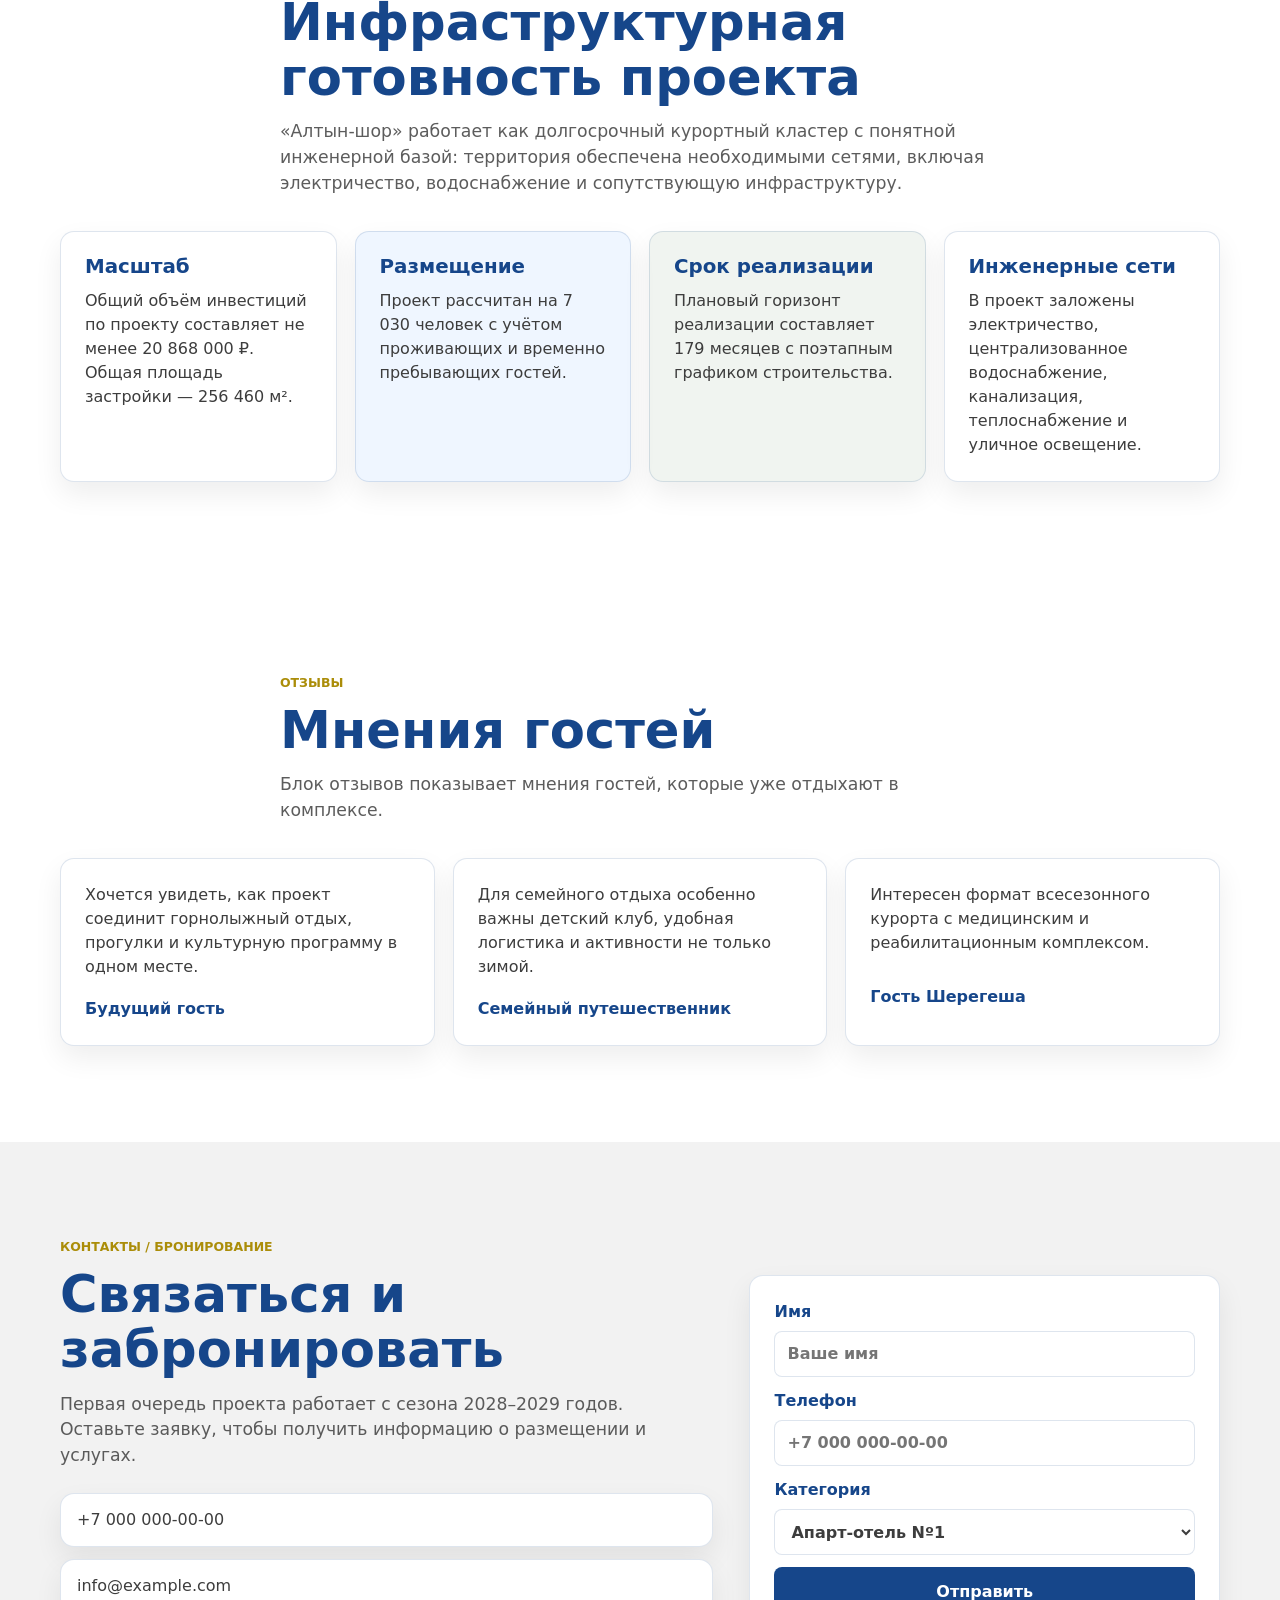
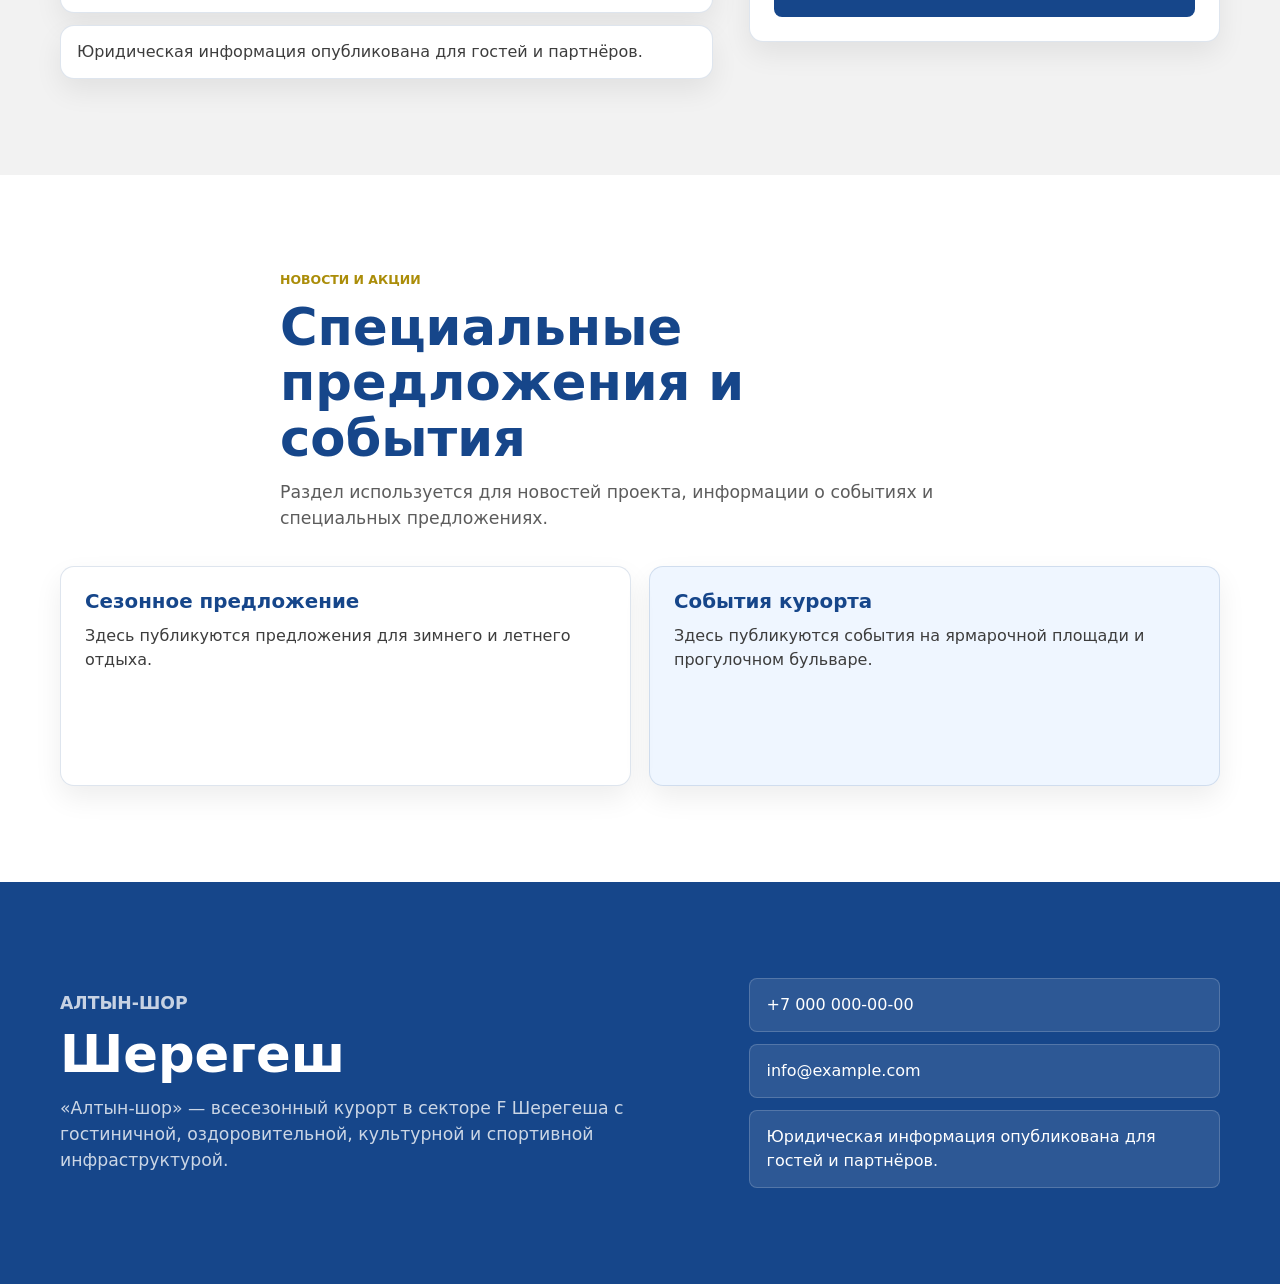
==== commit c65e2bfb: "feat: Update" ====
--- a/src/index.html
+++ b/src/index.html
@@ -31,10 +31,12 @@
                     <a href="#rooms">Номера</a>
                     <a href="#infrastructure">Услуги</a>
                     <a href="#gallery">Галерея</a>
+                    <a href="#food">Питание</a>
                     <a href="#route">Как добраться</a>
                     <a href="#investors">Инвесторам</a>
                     <a href="#reviews">Отзывы</a>
                     <a href="#booking">Бронирование</a>
+                    <a href="#news">Новости</a>
                 </nav>
                 <div class="language-switch" aria-label="Выбор языка">
                     <a href="./index.html" aria-current="page">RU</a>
@@ -69,7 +71,7 @@
                         <a href="#investors">Инвесторам</a>
                         <a href="#reviews">Отзывы</a>
                         <a href="#booking">Бронирование</a>
-                        <a href="#news">Акции</a>
+                        <a href="#news">Новости</a>
                     </nav>
                     <div class="drawer-languages" aria-label="Выбор языка">
                         <a href="./index.html" aria-current="page">RU</a>
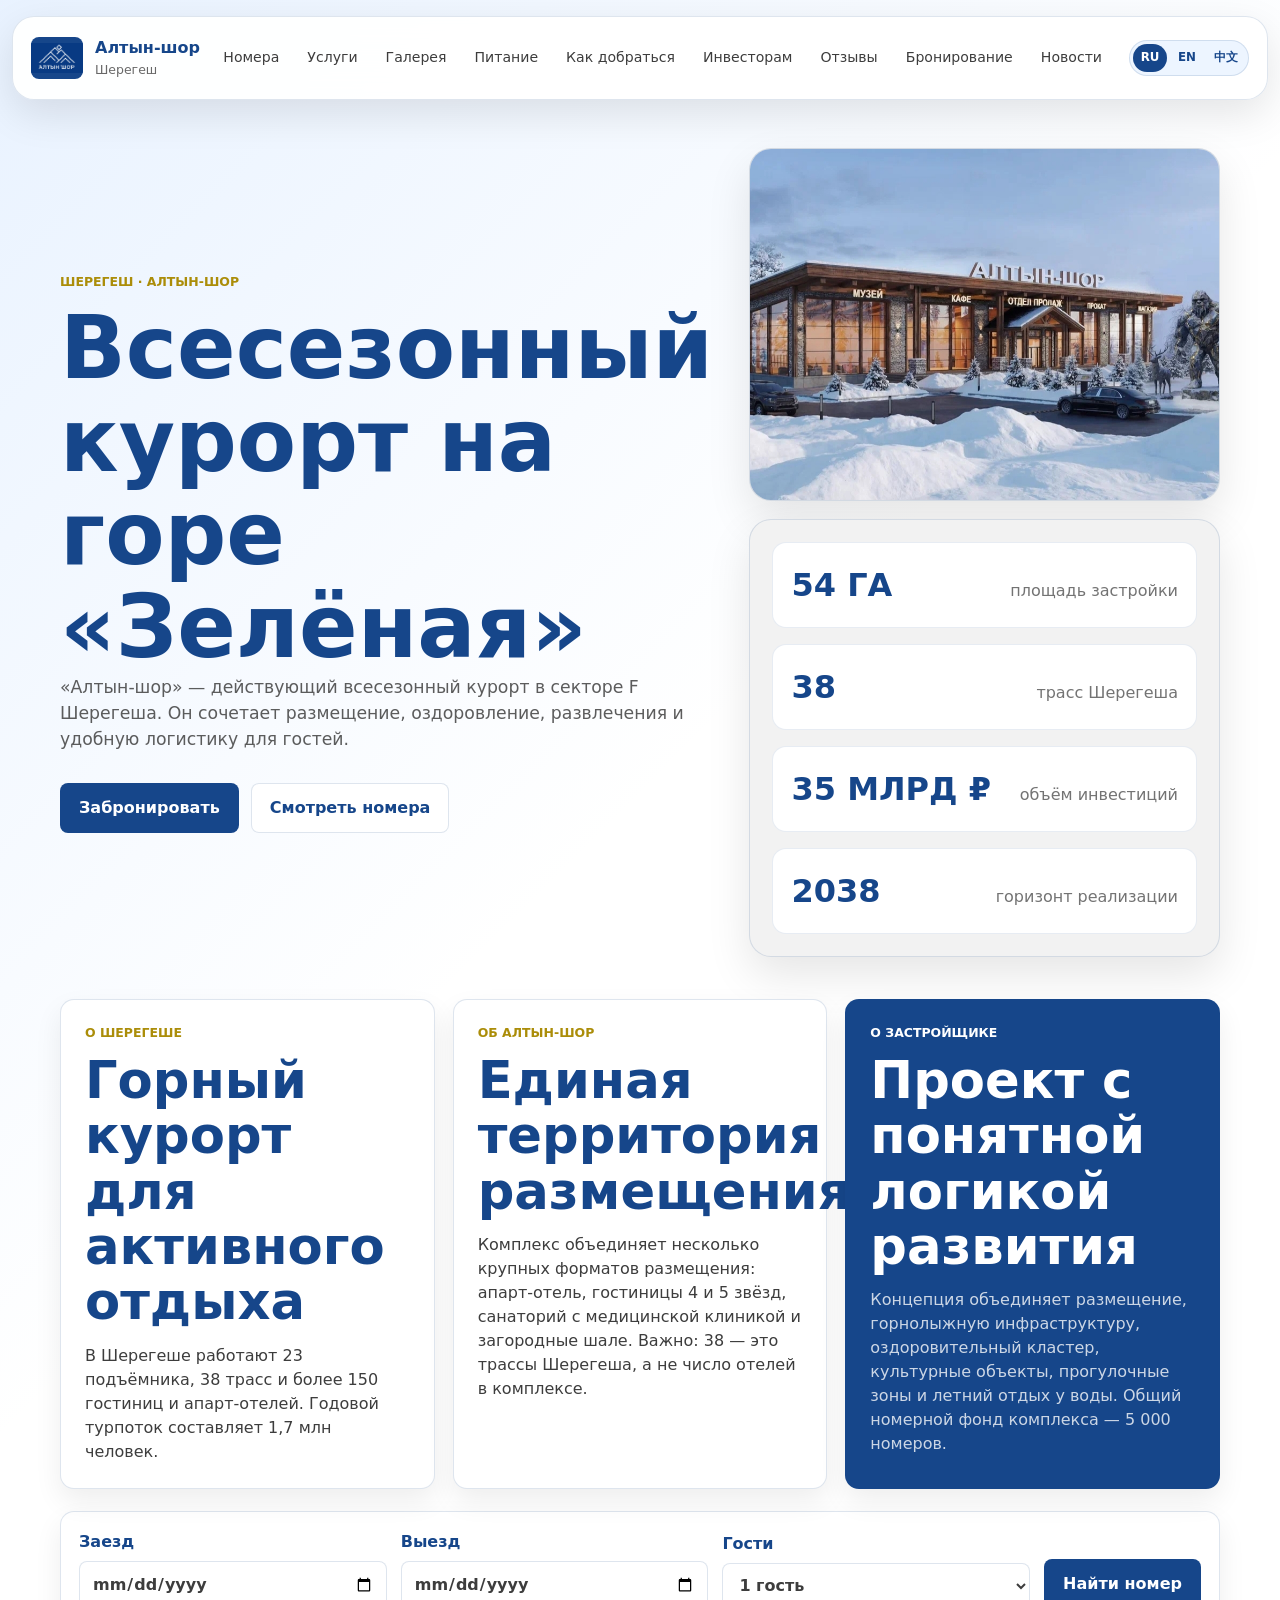
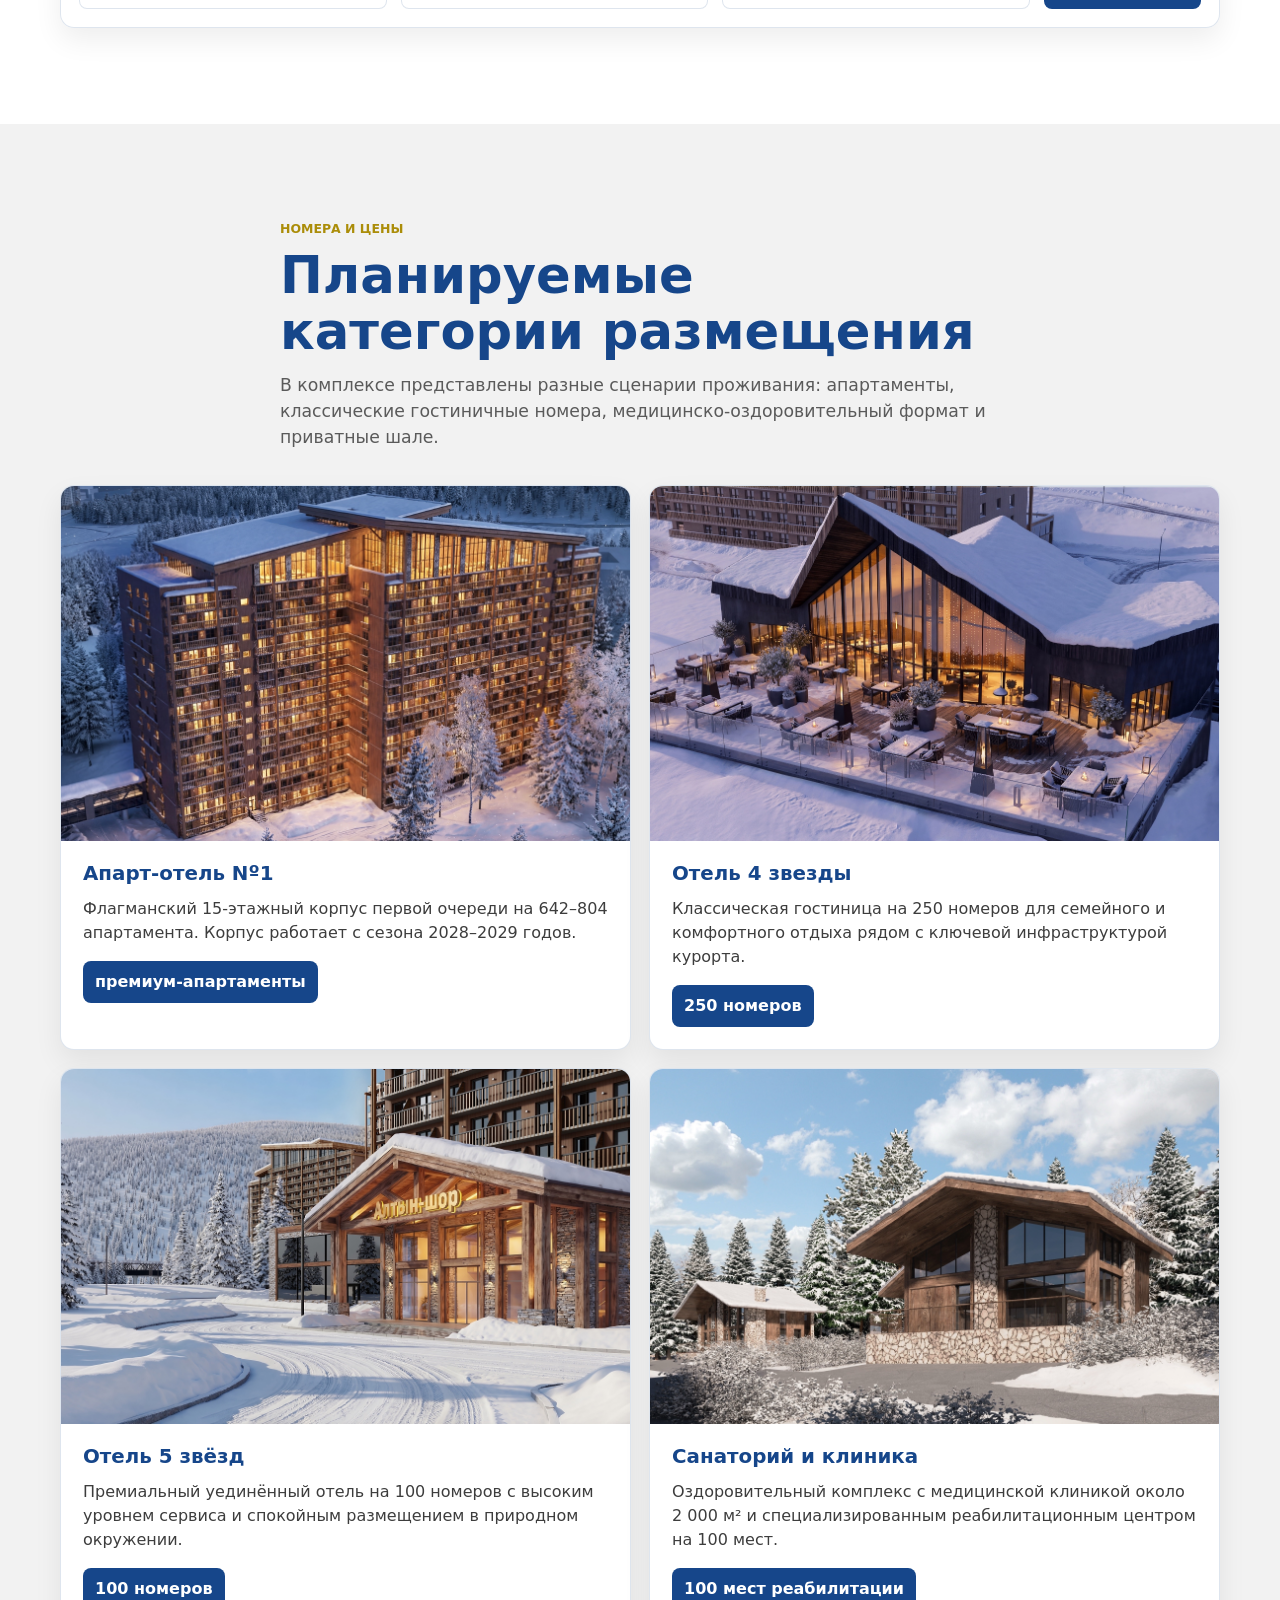
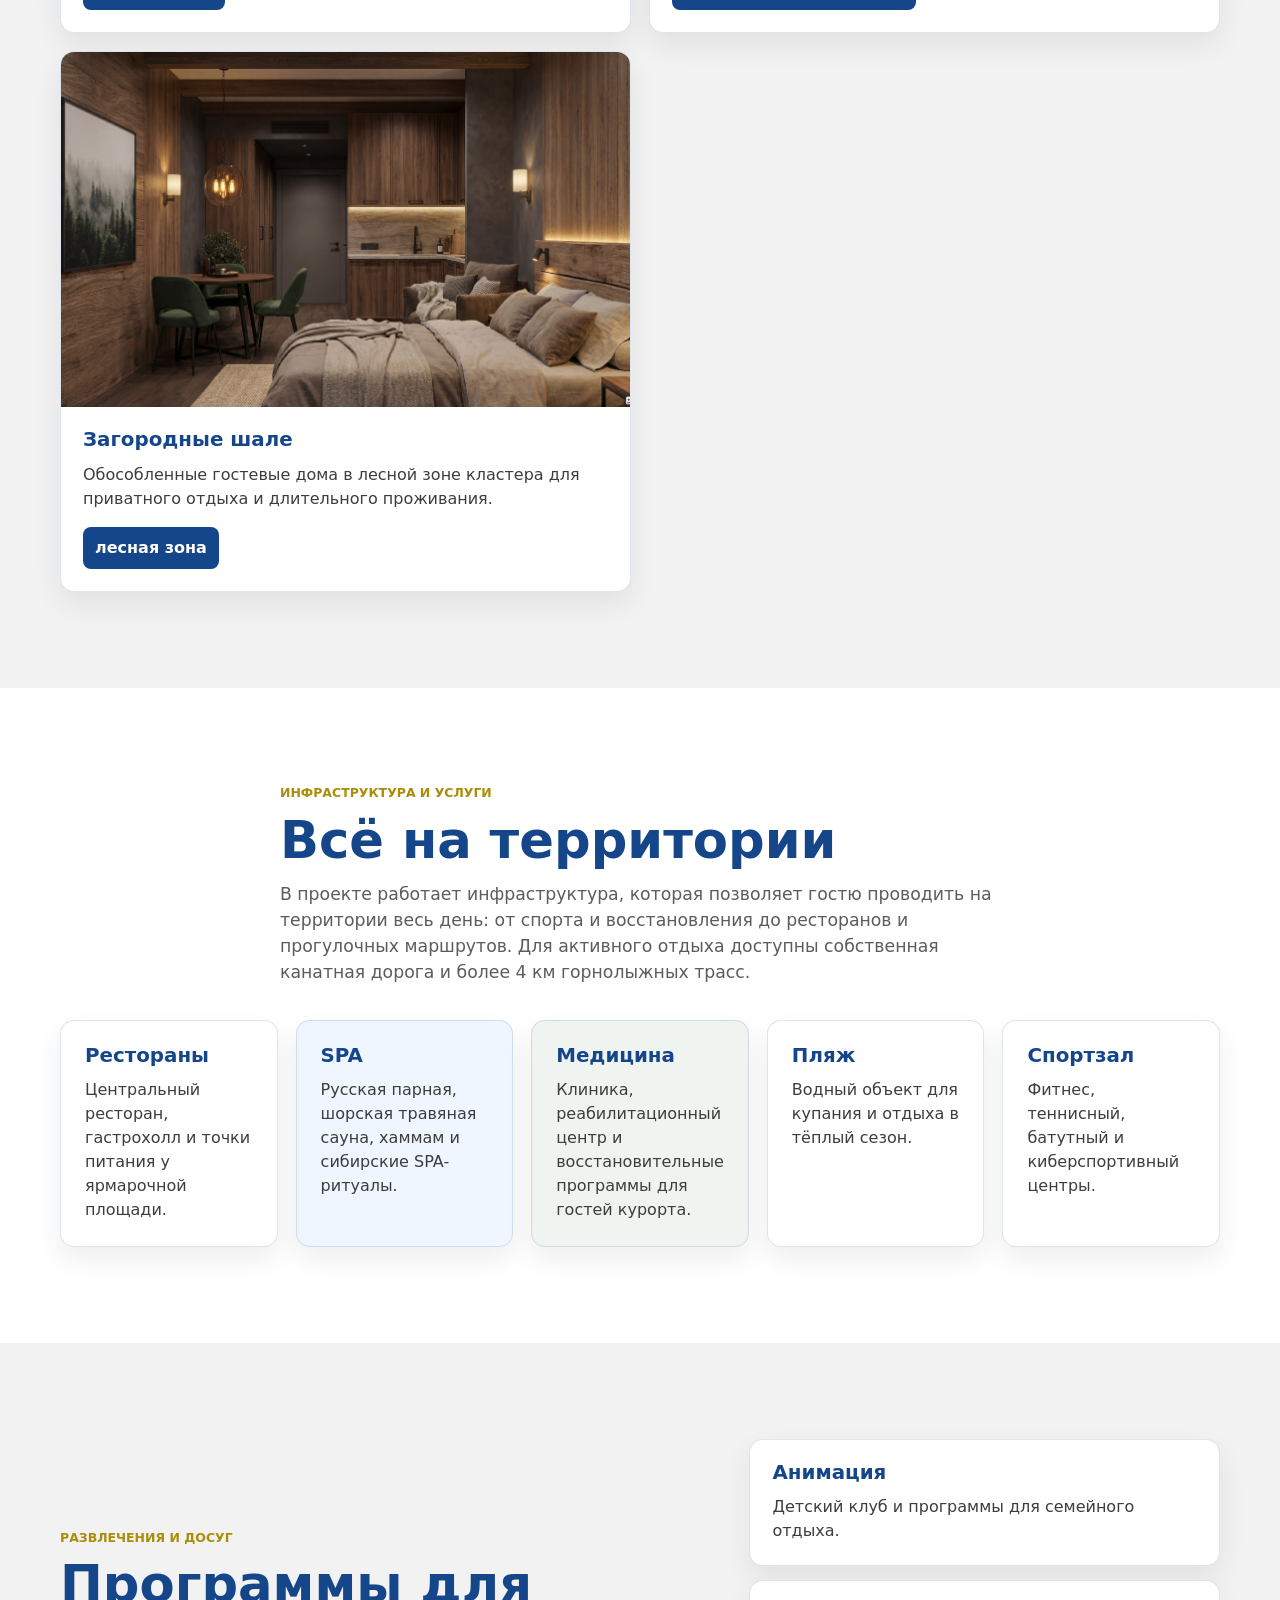
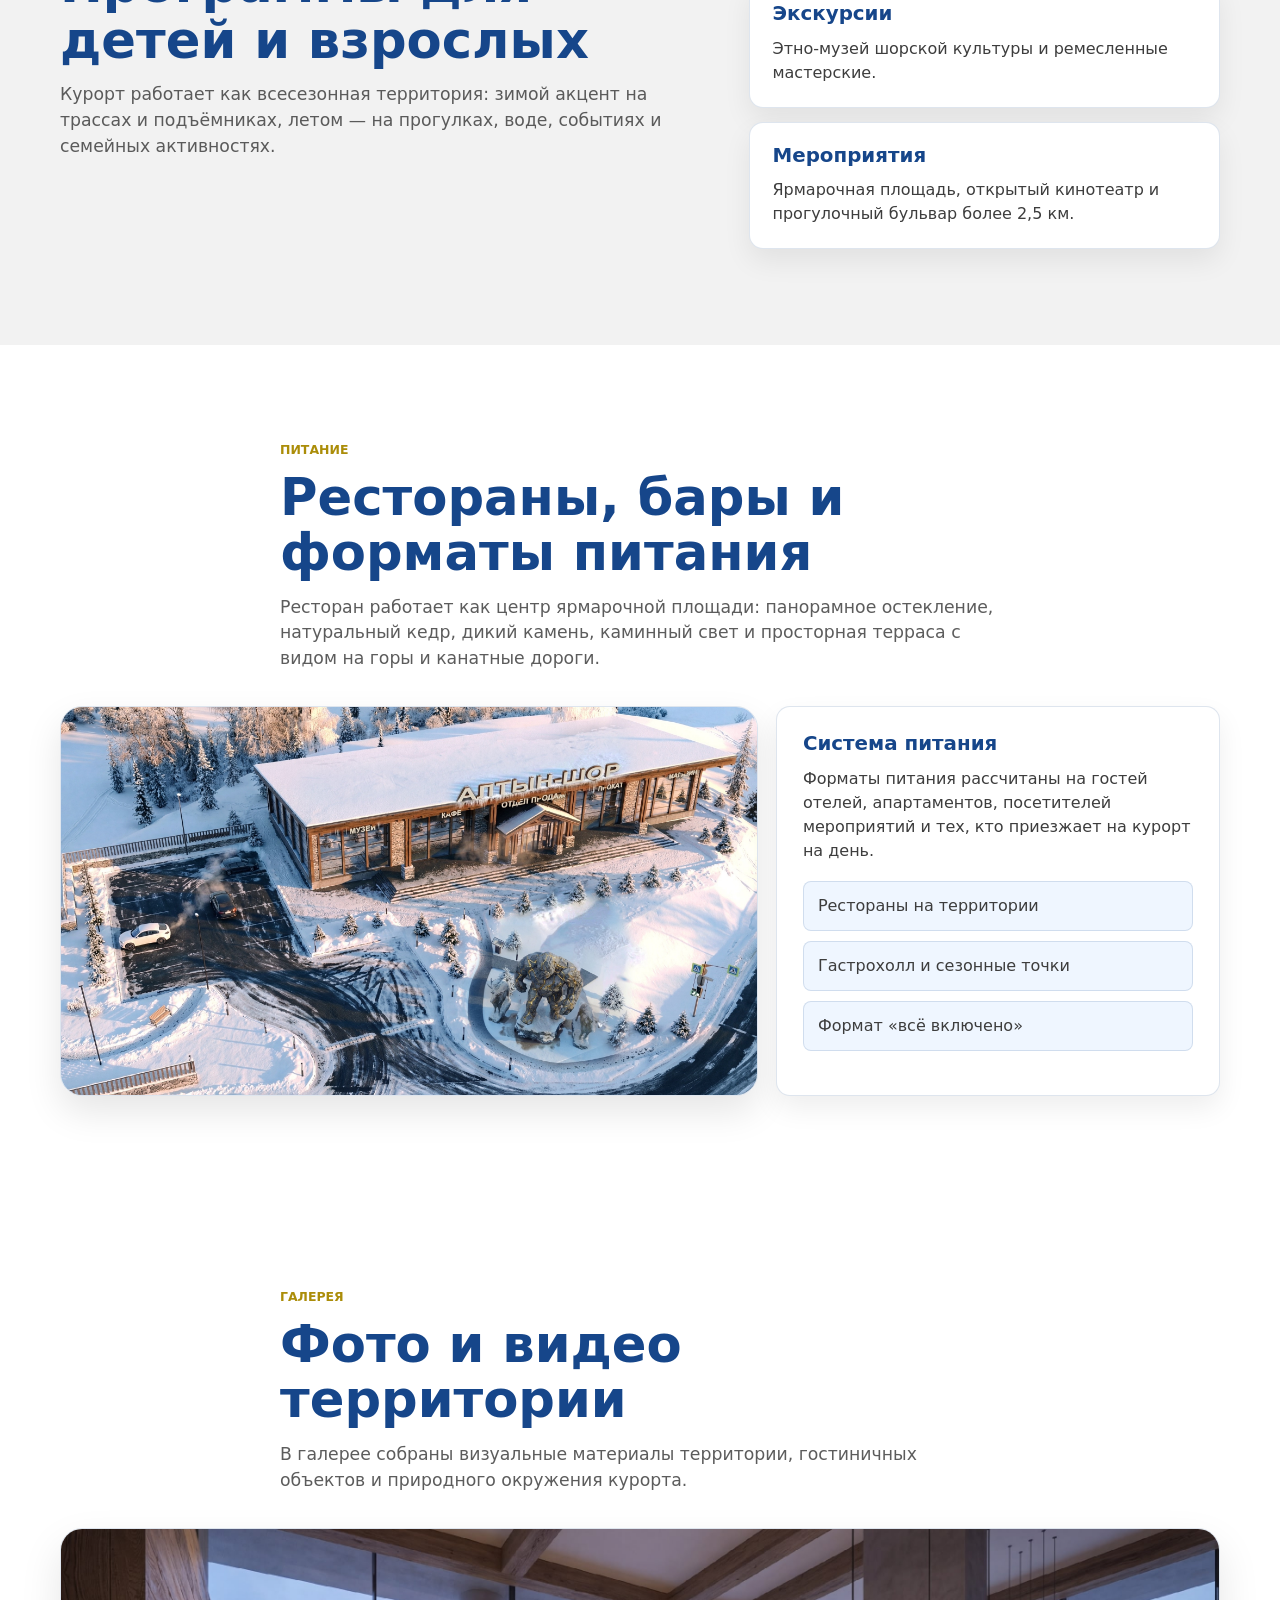
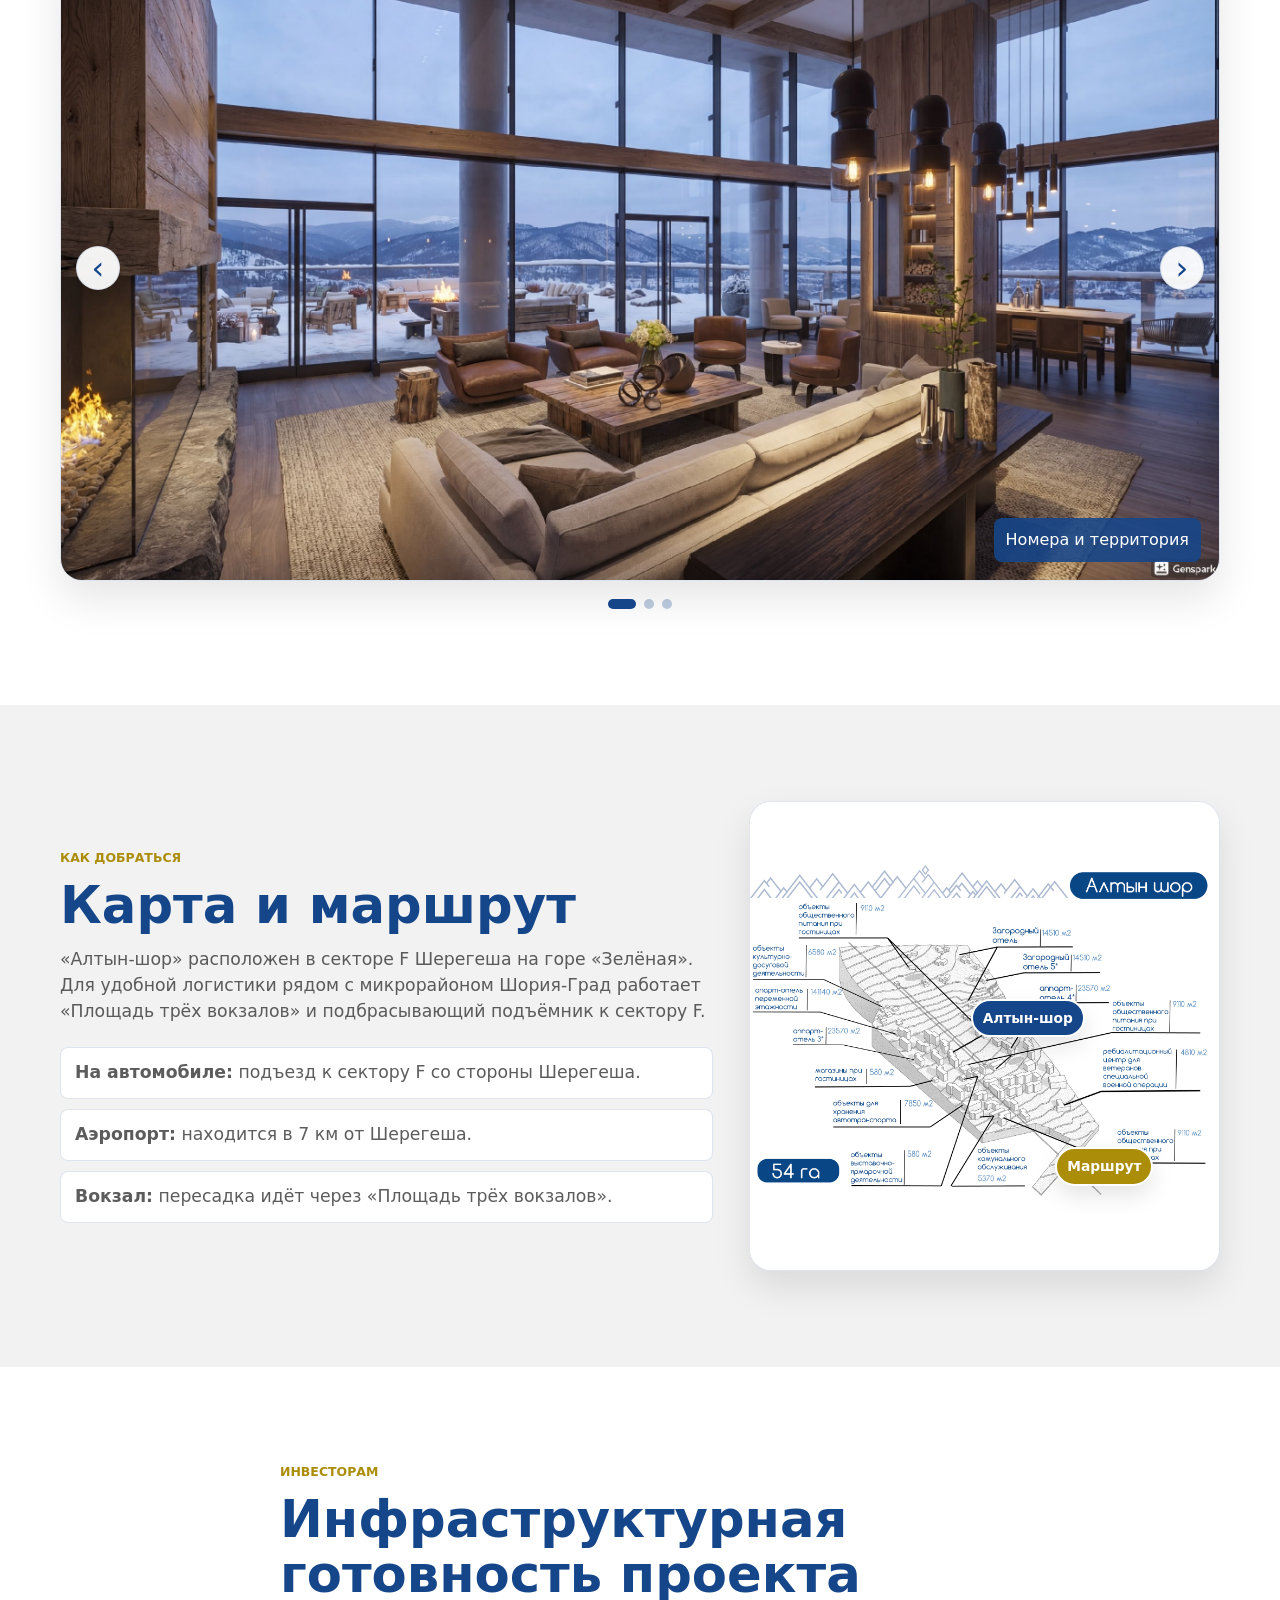
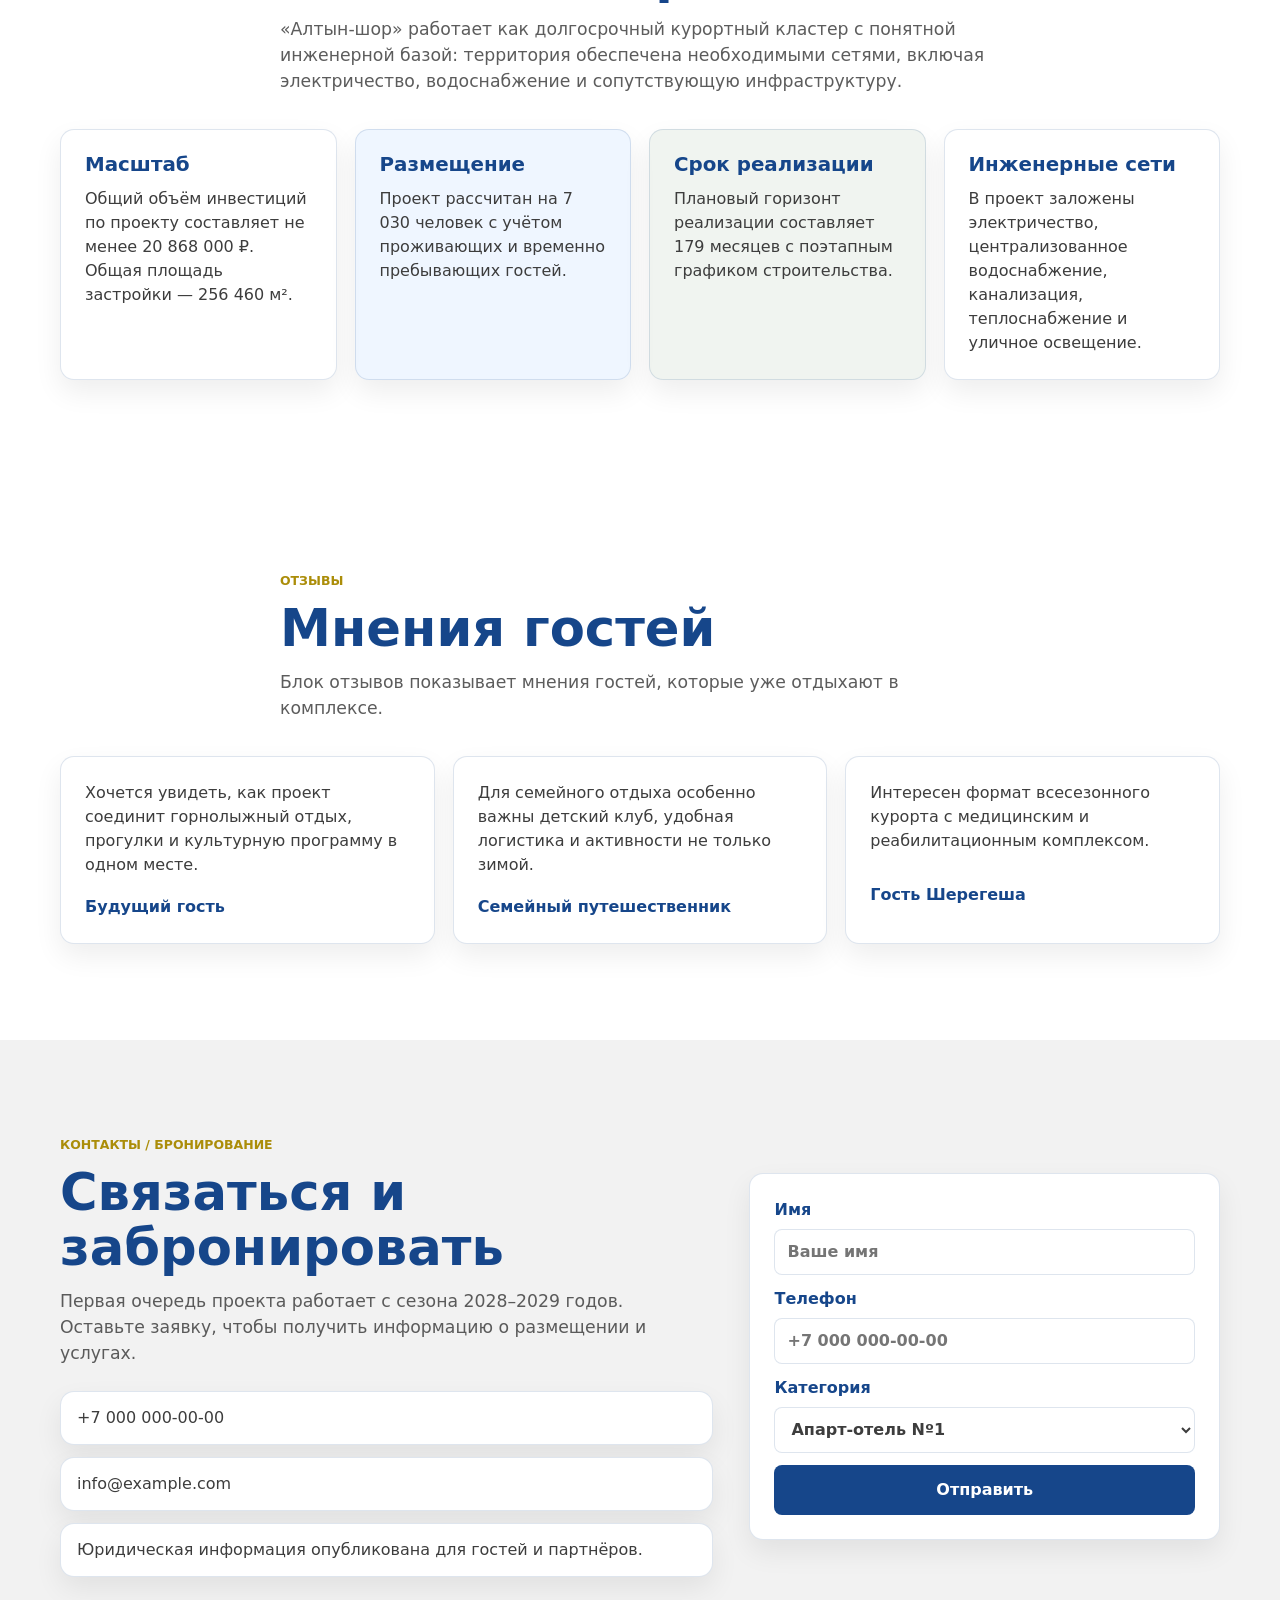
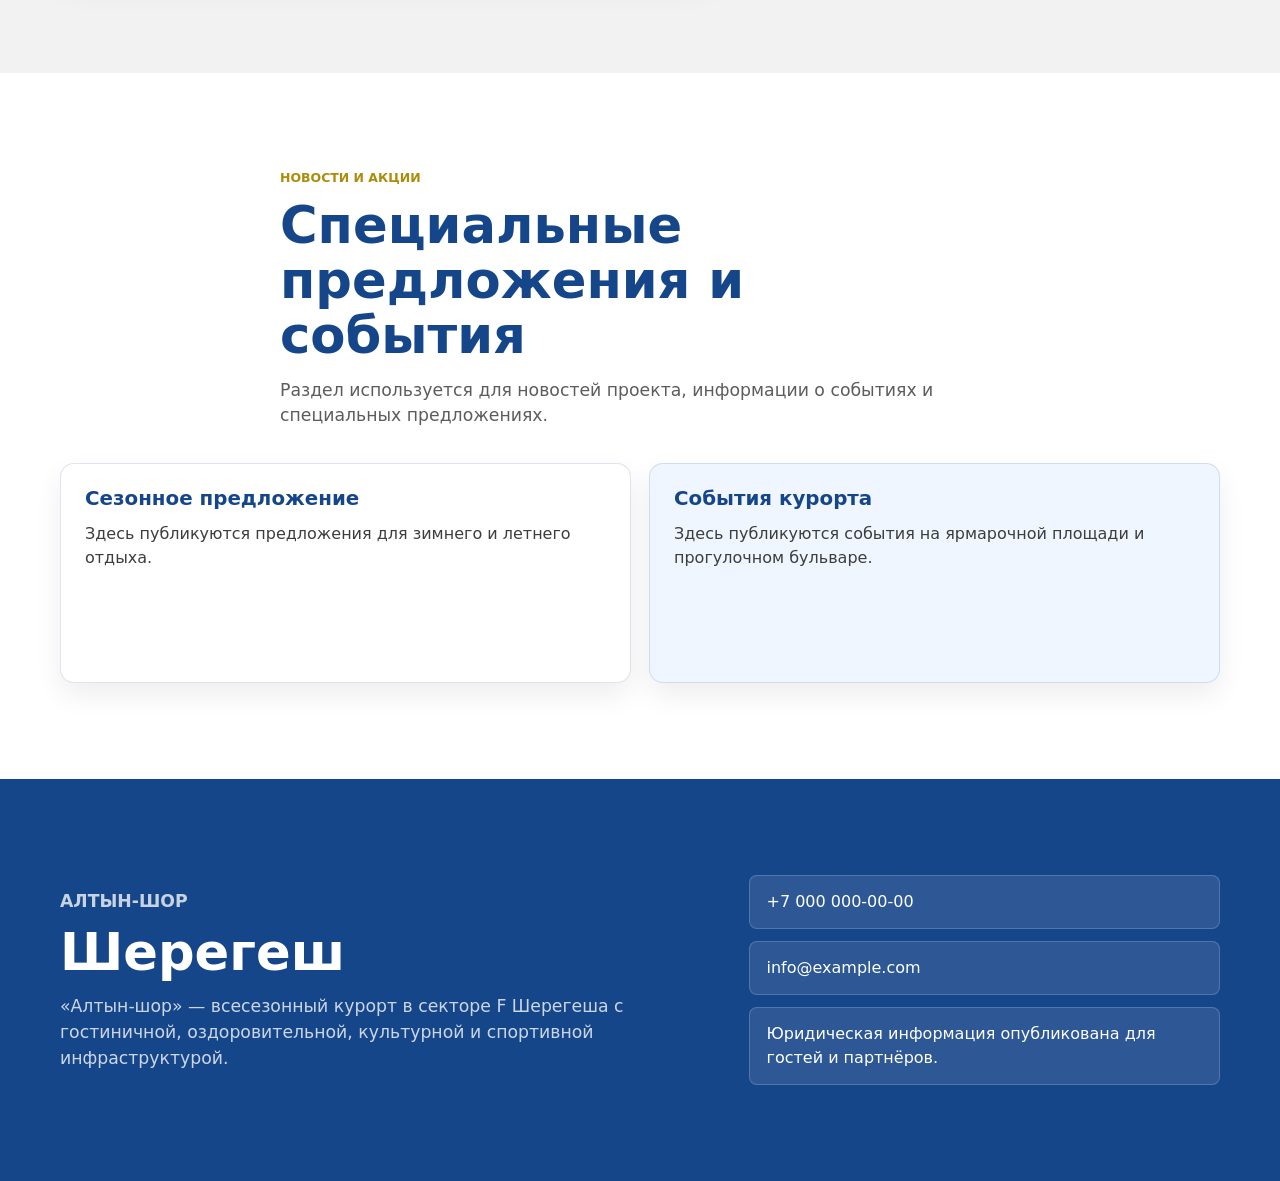
==== commit e1e9e7de: "feat: Add photo" ====
--- a/src/index.html
+++ b/src/index.html
@@ -107,7 +107,7 @@
                     <div class="hero-aside">
                         <figure class="hero-image-card">
                             <img
-                                src="./static/shor.jpg"
+                                src="./static/main-picture.jpg"
                                 alt="Территория Алтын-шор"
                             />
                         </figure>
@@ -208,7 +208,7 @@
                 <div class="room-grid">
                     <article class="room-card">
                         <img
-                            src="./static/houses.jpg"
+                            src="./static/building.jpg"
                             alt="Категория стандарт"
                         />
                         <div>
@@ -222,7 +222,10 @@
                         </div>
                     </article>
                     <article class="room-card">
-                        <img src="./static/shor-2.jpg" alt="Категория люкс" />
+                        <img
+                            src="./static/building-2.jpg"
+                            alt="Категория люкс"
+                        />
                         <div>
                             <h3>Отель 4 звезды</h3>
                             <p>
@@ -234,7 +237,10 @@
                         </div>
                     </article>
                     <article class="room-card">
-                        <img src="./static/shor.jpg" alt="Премиальный отель" />
+                        <img
+                            src="./static/building-3.jpg"
+                            alt="Премиальный отель"
+                        />
                         <div>
                             <h3>Отель 5 звёзд</h3>
                             <p>
@@ -247,7 +253,7 @@
                     </article>
                     <article class="room-card">
                         <img
-                            src="./static/shor-scheme.jpg"
+                            src="./static/building-4.jpg"
                             alt="Санаторий и клиника"
                         />
                         <div>
@@ -264,7 +270,7 @@
                     </article>
                     <article class="room-card">
                         <img
-                            src="./static/houses.jpg"
+                            src="./static/room-1.jpg"
                             alt="Комплекс загородных шале"
                         />
                         <div>
@@ -381,7 +387,7 @@
 
                 <div class="food-layout">
                     <img
-                        src="./static/houses.jpg"
+                        src="./static/building-5.jpg"
                         alt="Территория с объектами питания"
                     />
                     <div class="food-card">
@@ -423,21 +429,21 @@
                         <div class="carousel-track" data-carousel-track>
                             <figure class="carousel-slide">
                                 <img
-                                    src="./static/houses.jpg"
+                                    src="./static/room-2.jpg"
                                     alt="Гостиничные дома Алтын-шор"
                                 />
                                 <figcaption>Номера и территория</figcaption>
                             </figure>
                             <figure class="carousel-slide">
                                 <img
-                                    src="./static/shor-2.jpg"
+                                    src="./static/room-3.jpg"
                                     alt="Объект Алтын-шор на природной территории"
                                 />
                                 <figcaption>Виды и окружение</figcaption>
                             </figure>
                             <figure class="carousel-slide">
                                 <img
-                                    src="./static/shor.jpg"
+                                    src="./static/shor-2.jpg"
                                     alt="Вид территории Алтын-шор"
                                 />
                                 <figcaption>Общая зона отдыха</figcaption>
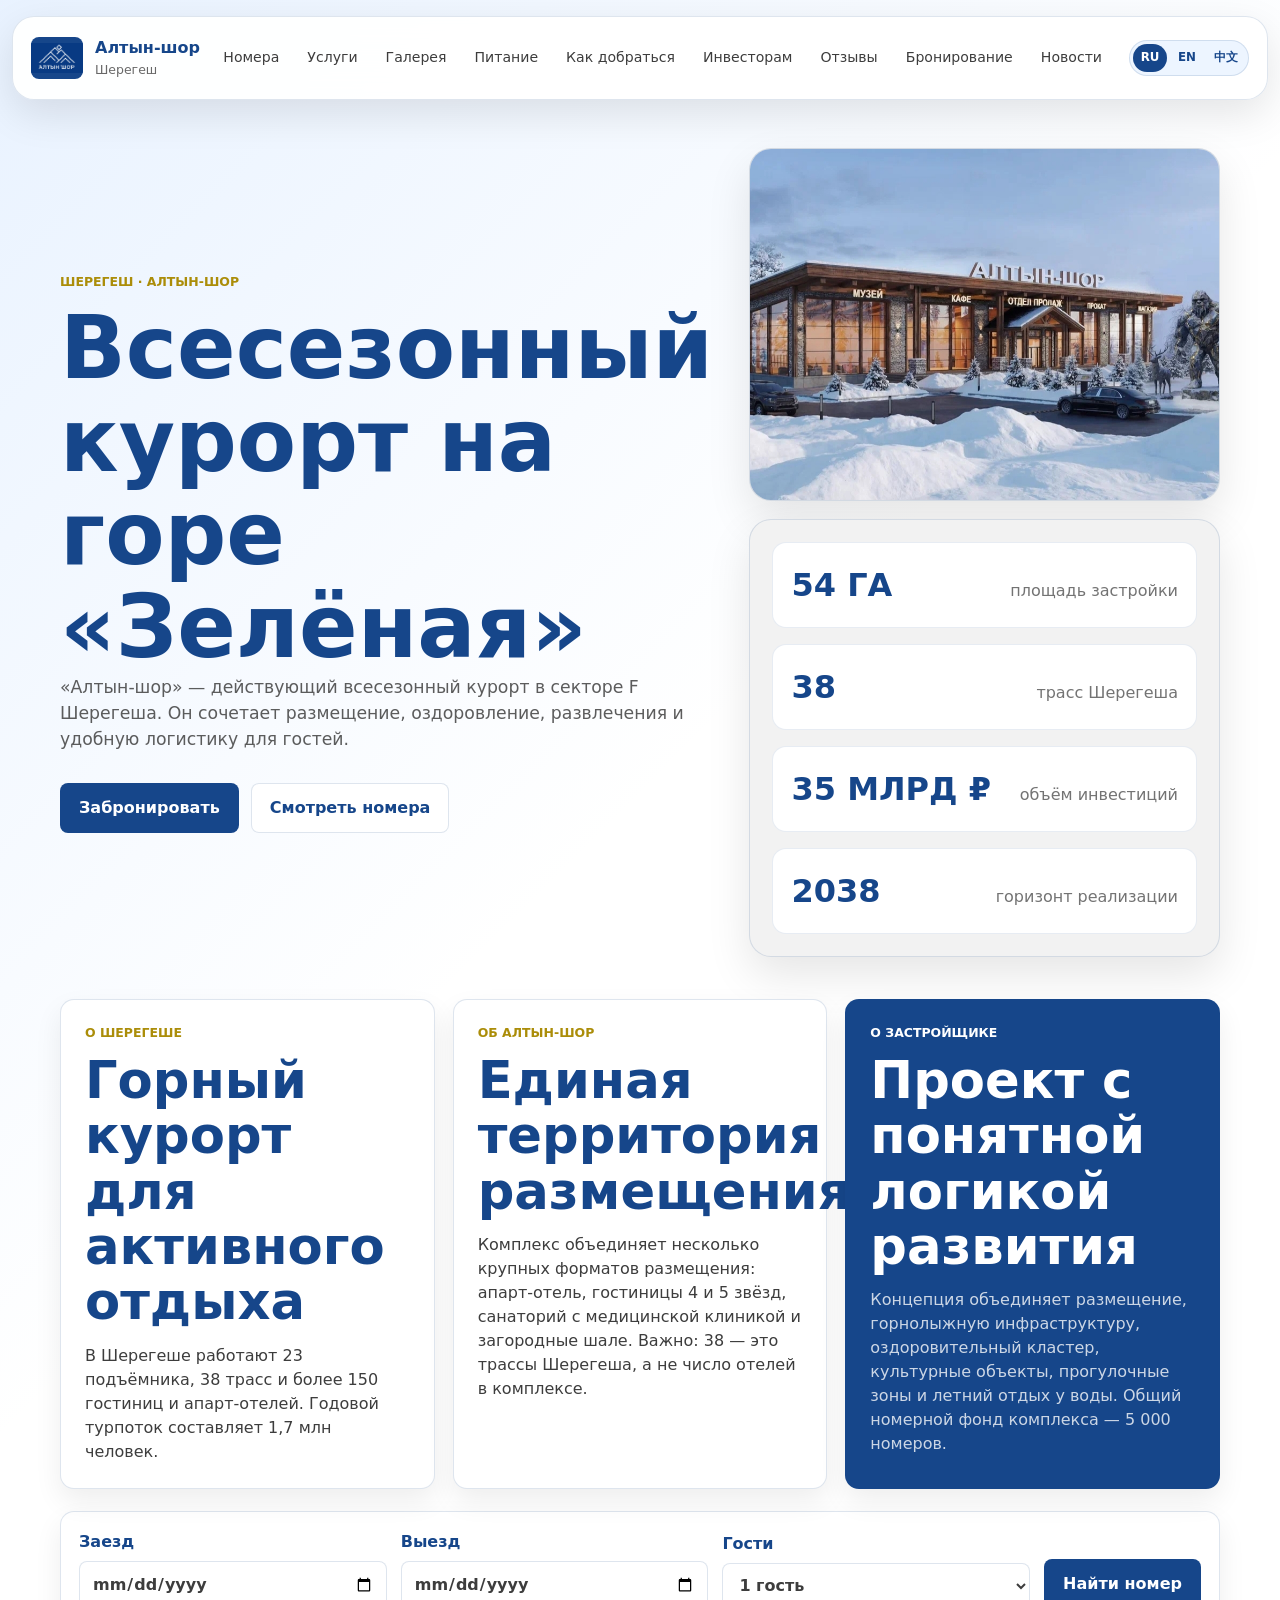
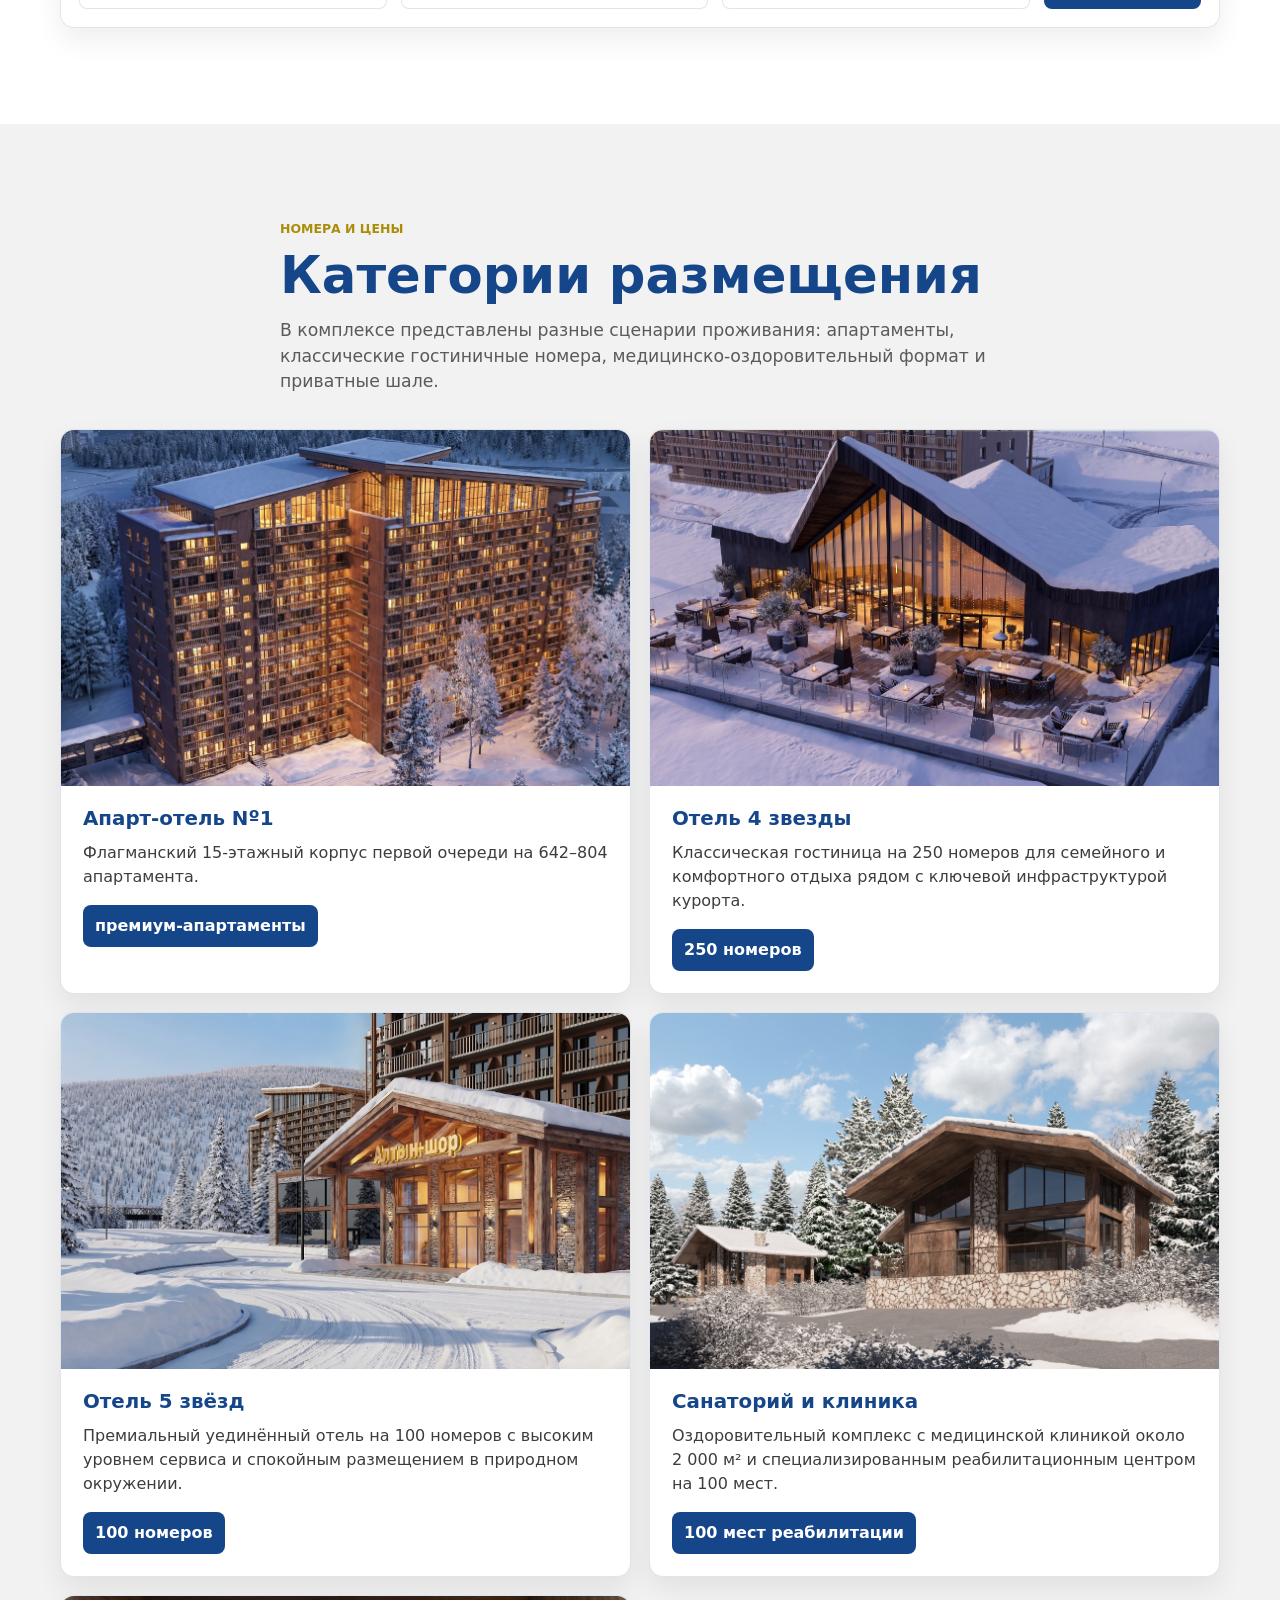
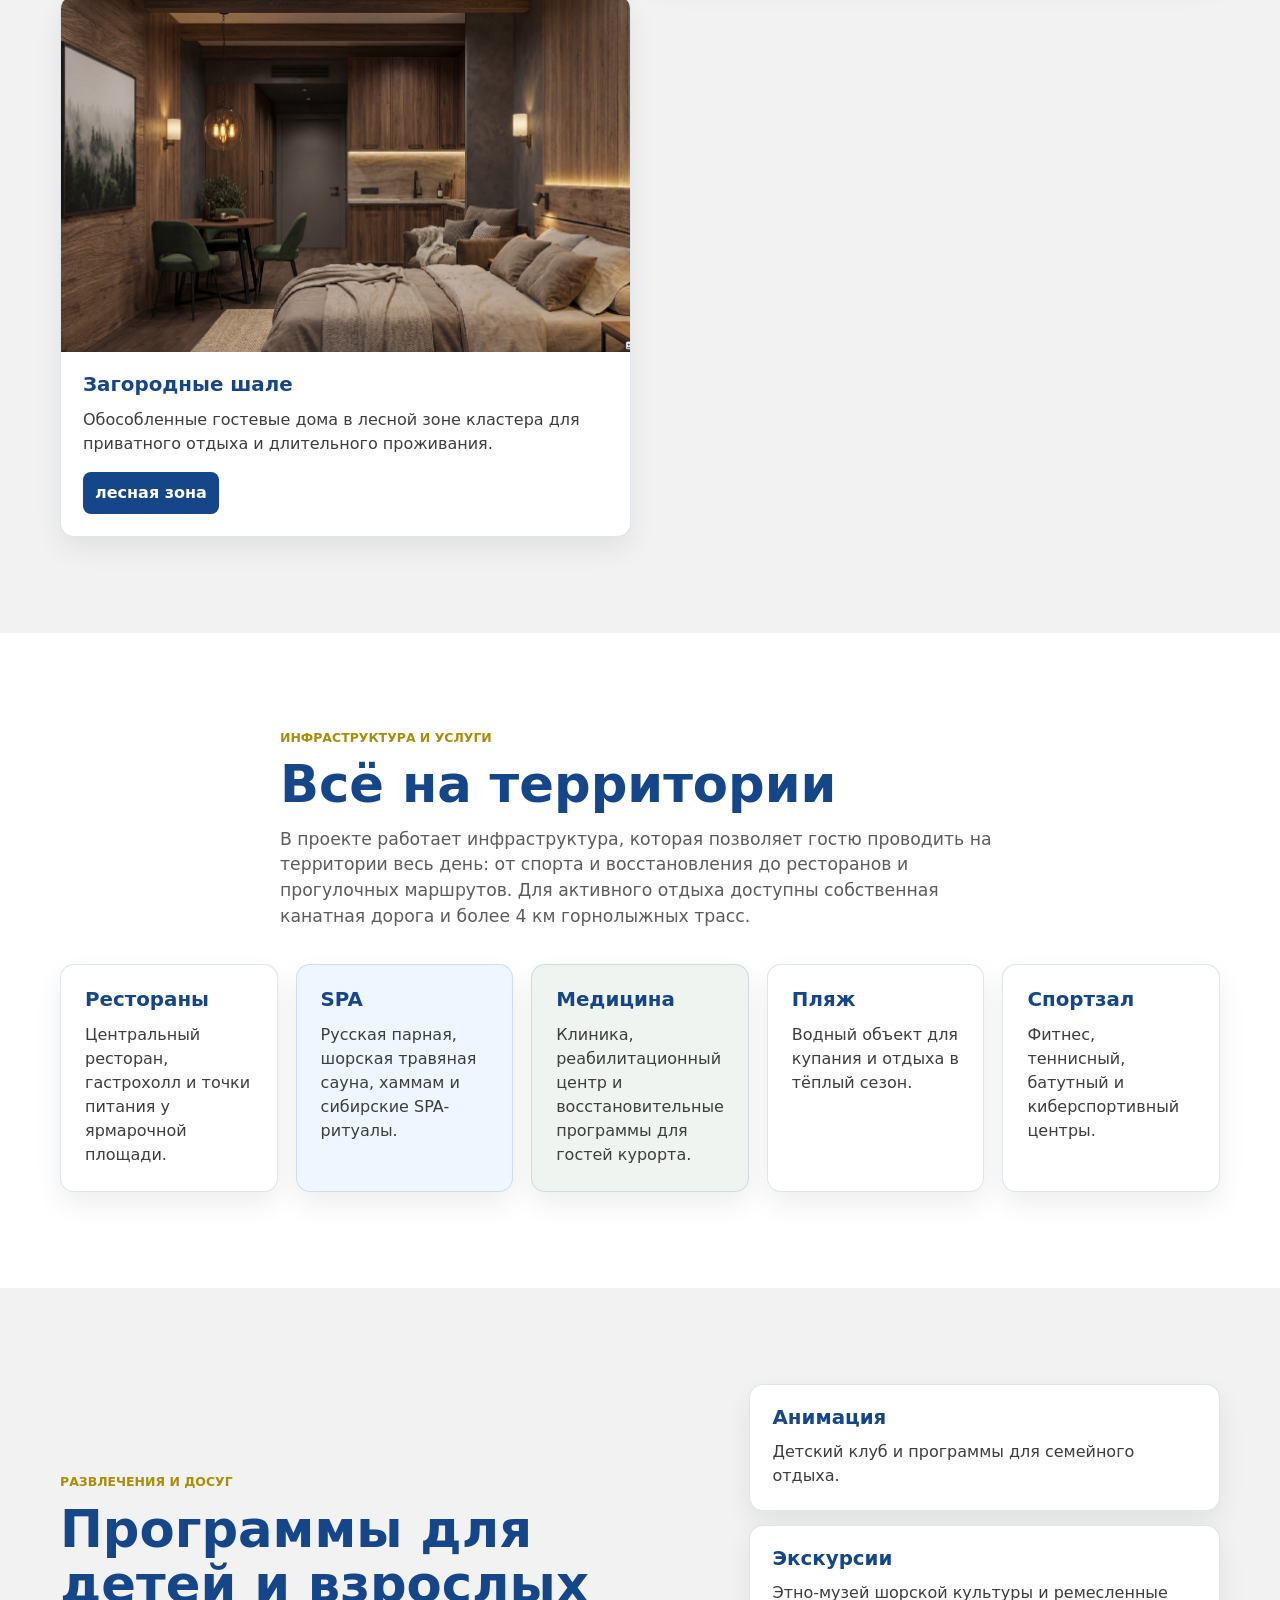
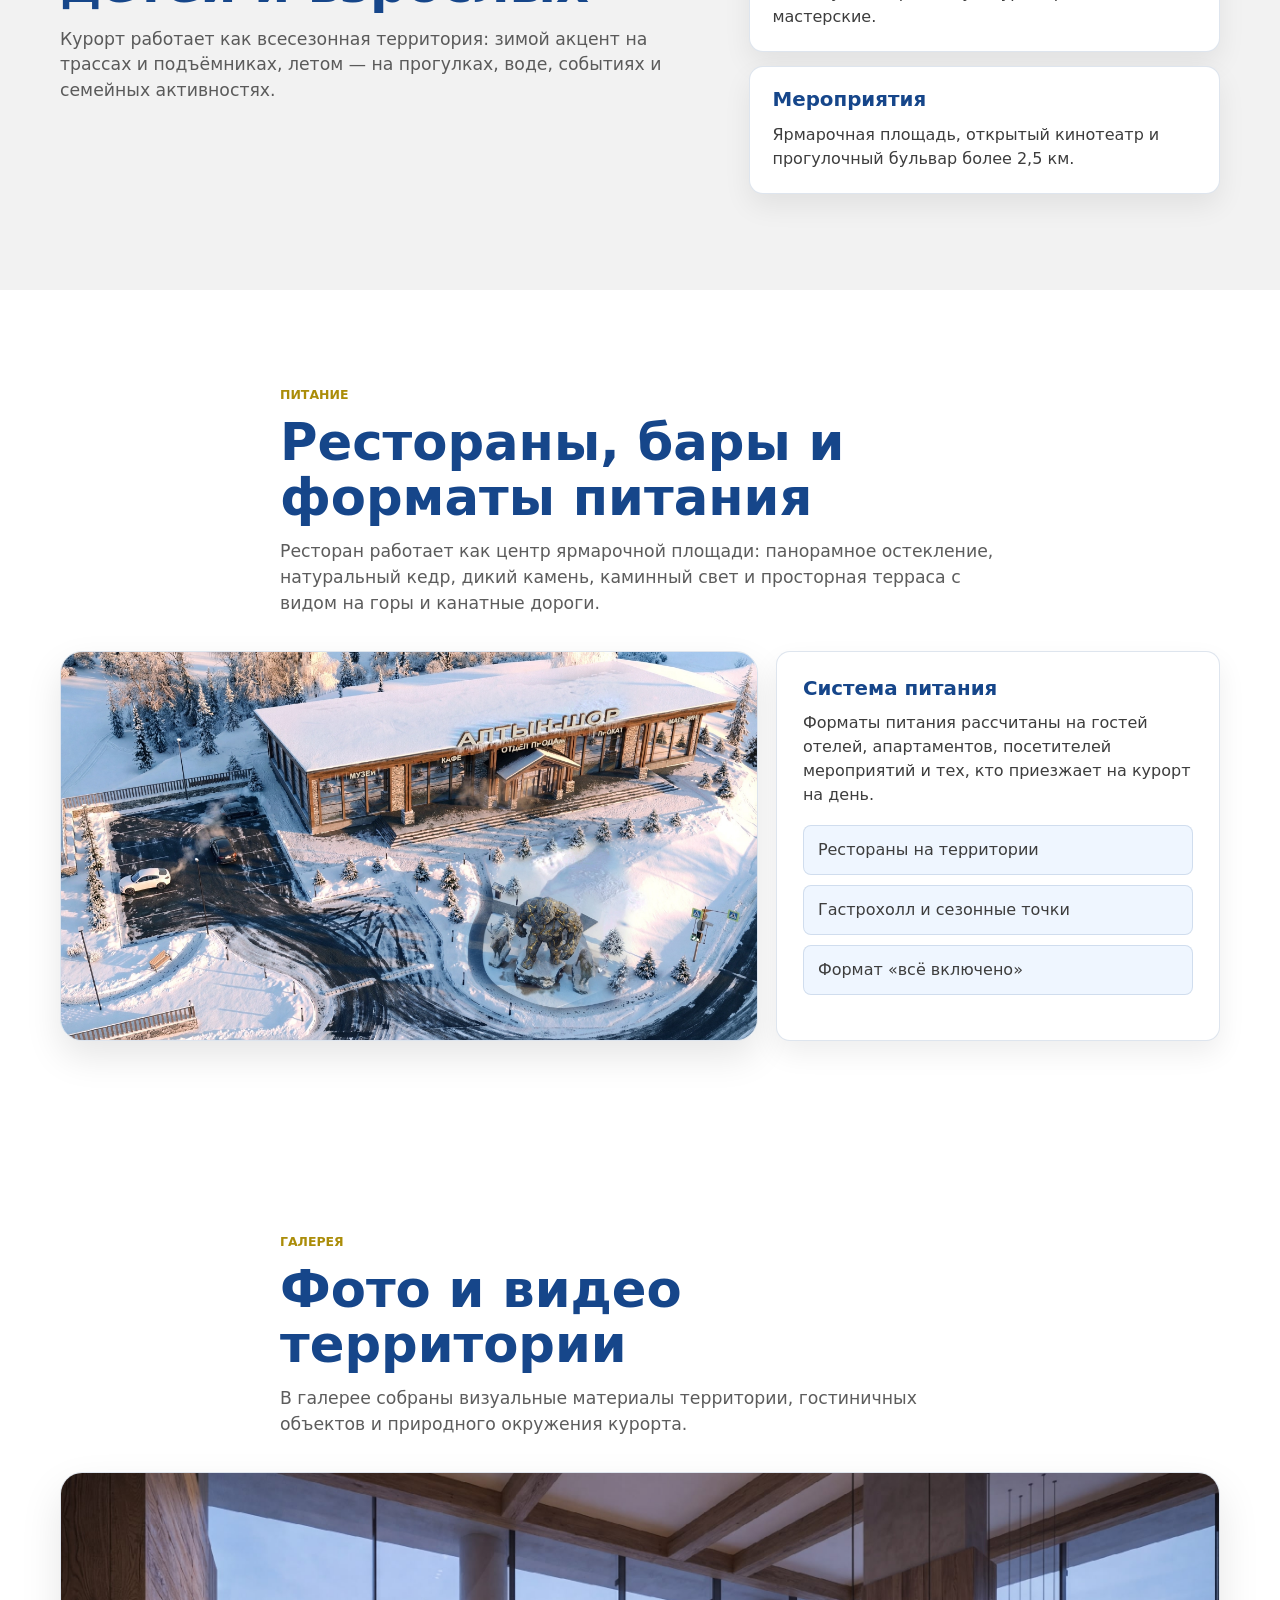
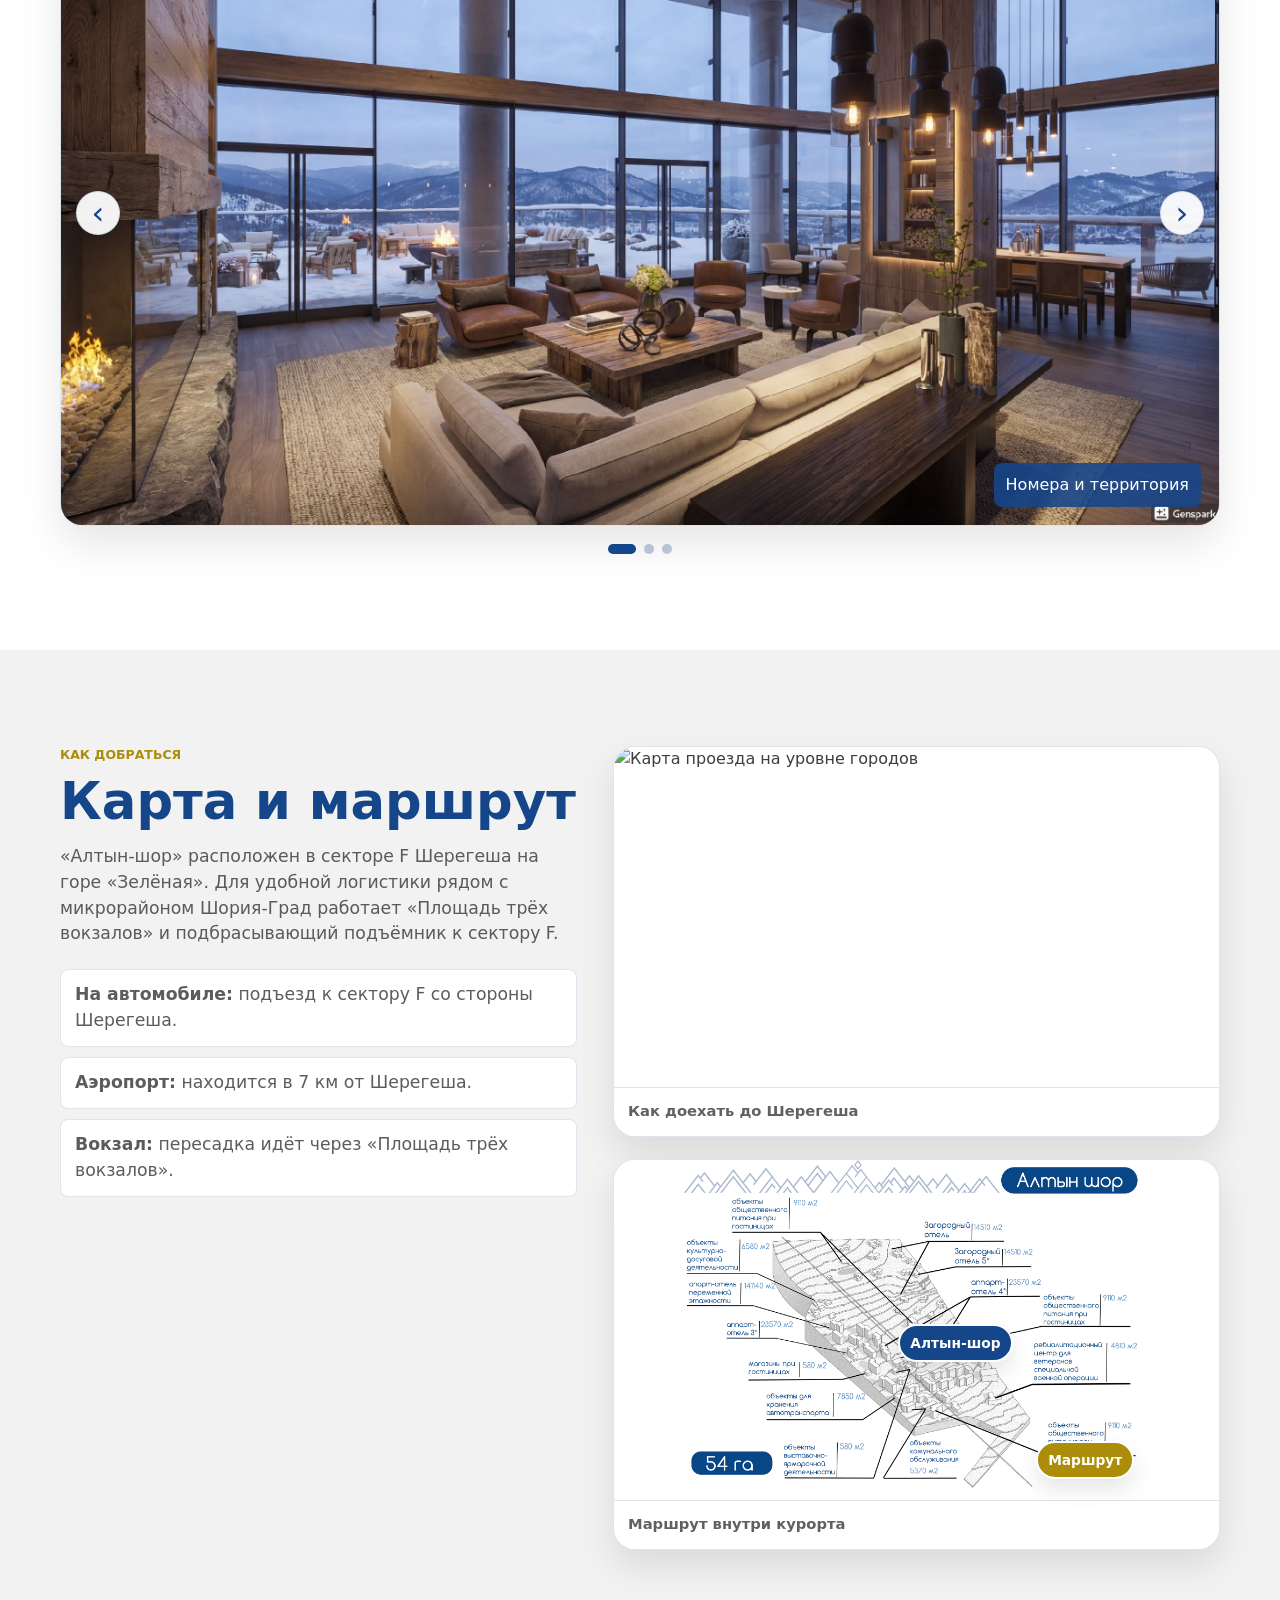
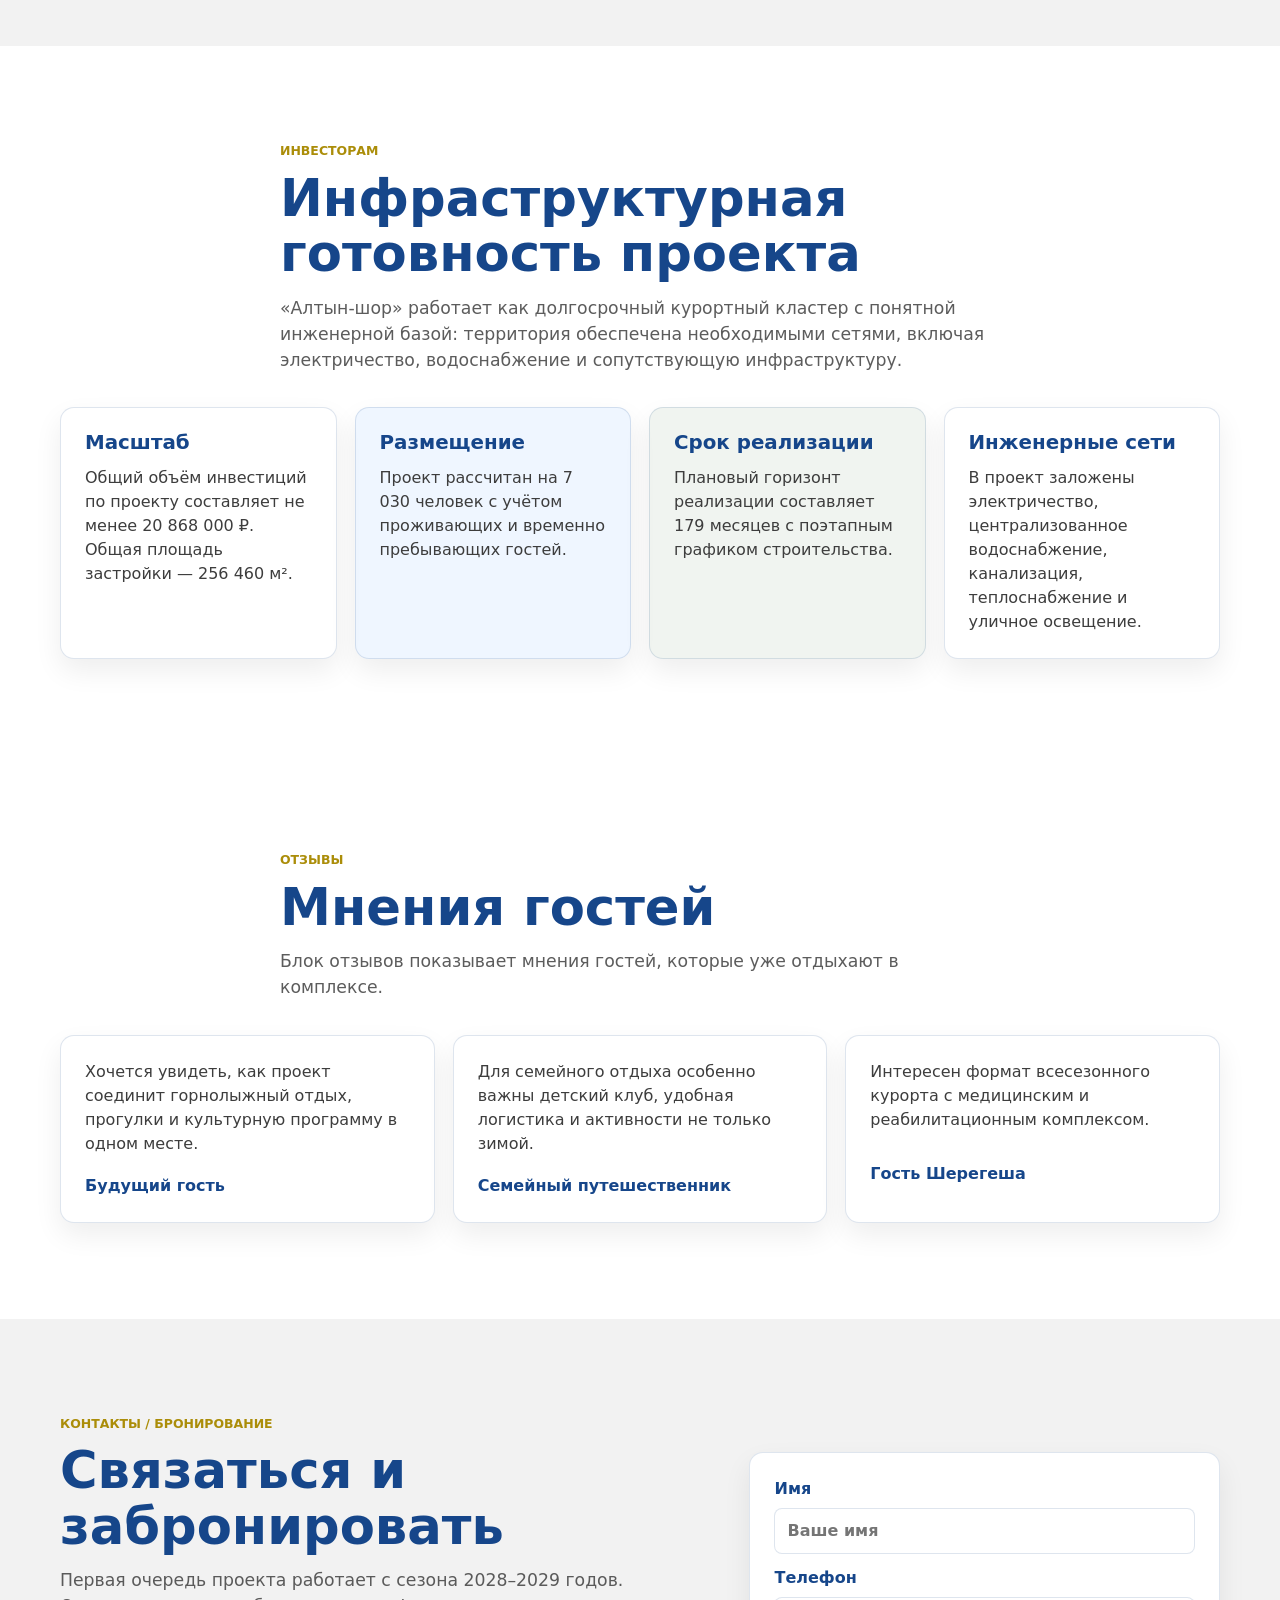
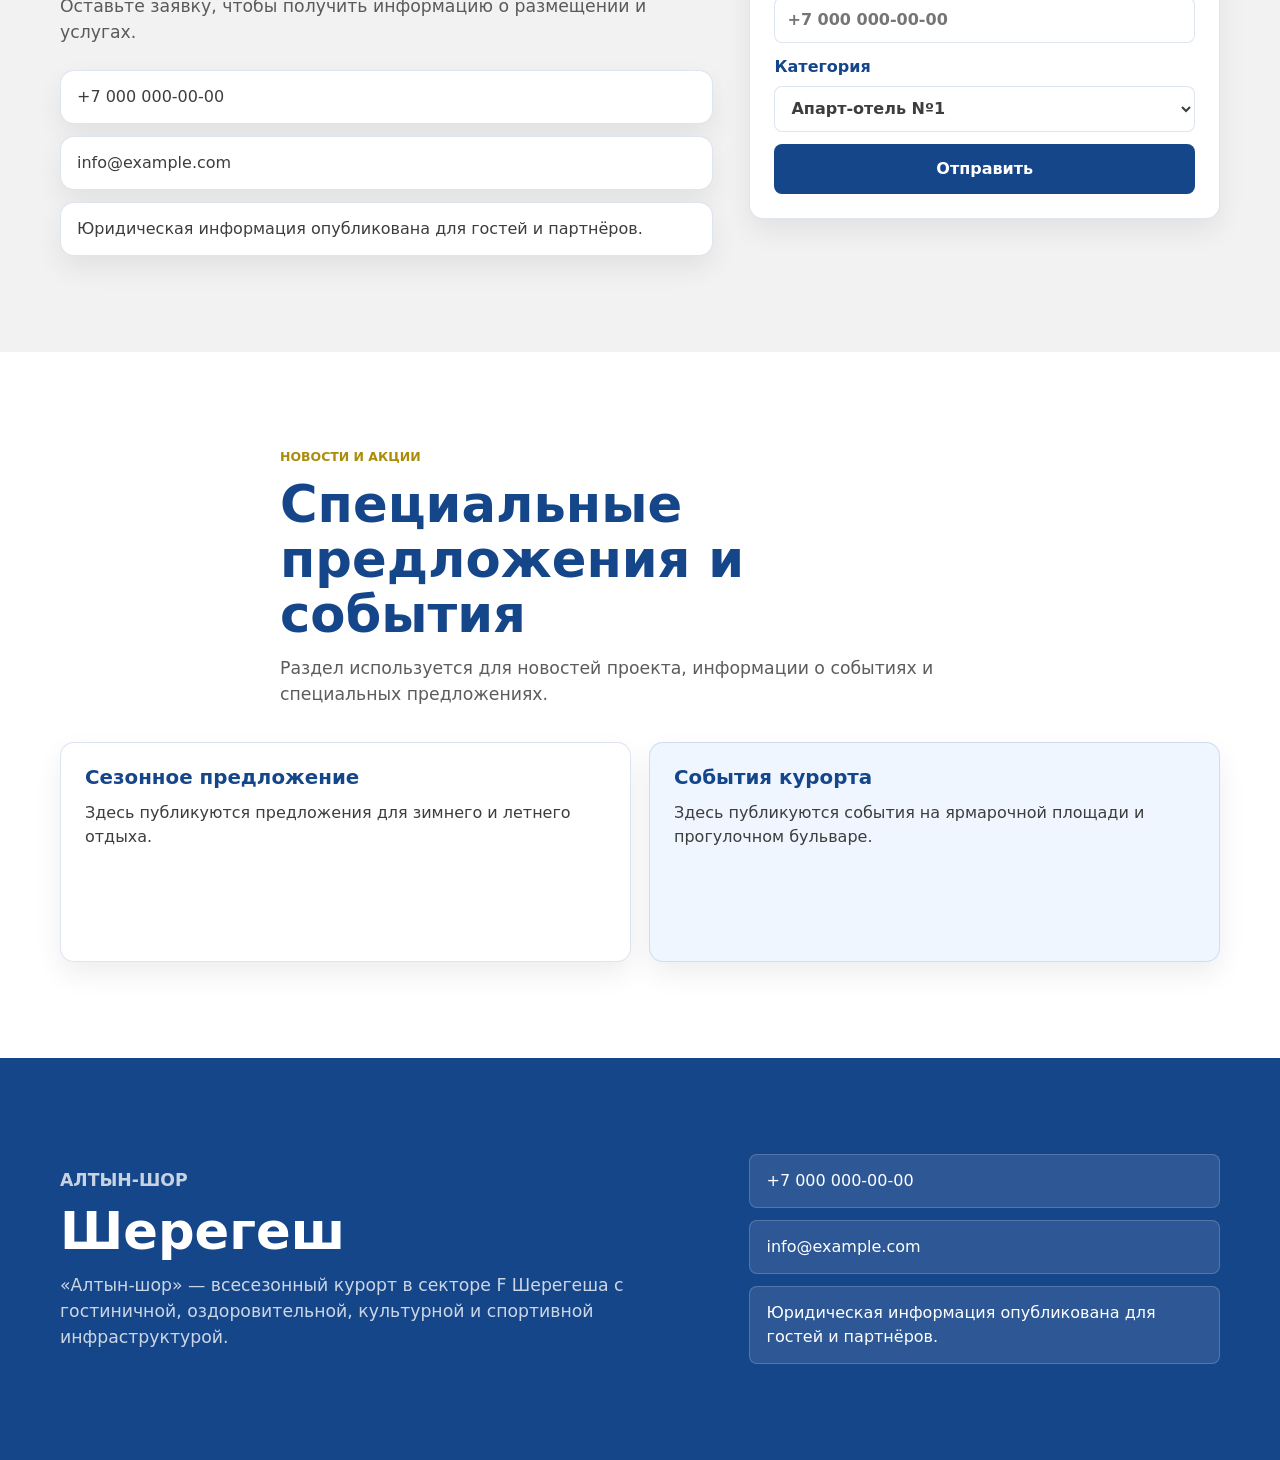
==== commit f545eafe: "feat: Update images placement" ====
--- a/src/index.html
+++ b/src/index.html
@@ -197,7 +197,7 @@
             <section class="section pricing-section" id="rooms">
                 <div class="section-heading">
                     <p class="section-kicker">Номера и цены</p>
-                    <h2>Планируемые категории размещения</h2>
+                    <h2>Категории размещения</h2>
                     <p>
                         В комплексе представлены разные сценарии проживания:
                         апартаменты, классические гостиничные номера,
@@ -215,8 +215,7 @@
                             <h3>Апарт-отель Nº1</h3>
                             <p>
                                 Флагманский 15-этажный корпус первой очереди на
-                                642–804 апартамента. Корпус работает с сезона
-                                2028–2029 годов.
+                                642–804 апартамента.
                             </p>
                             <span class="room-price">премиум-апартаменты</span>
                         </div>
@@ -378,10 +377,10 @@
                     <p class="section-kicker">Питание</p>
                     <h2>Рестораны, бары и форматы питания</h2>
                     <p>
-                            Ресторан работает как центр ярмарочной площади:
-                            панорамное остекление, натуральный кедр, дикий
-                            камень, каминный свет и просторная терраса с видом
-                            на горы и канатные дороги.
+                        Ресторан работает как центр ярмарочной площади:
+                        панорамное остекление, натуральный кедр, дикий камень,
+                        каминный свет и просторная терраса с видом на горы и
+                        канатные дороги.
                     </p>
                 </div>
 
@@ -492,13 +491,27 @@
                             </p>
                         </div>
                     </div>
-                    <div class="map-frame interactive-map">
-                        <img
-                            src="./static/karta_altyn.png"
-                            alt="Схема расположения объектов Алтын-шор"
-                        />
-                        <span class="map-marker marker-main">Алтын-шор</span>
-                        <span class="map-marker marker-route">Маршрут</span>
+                    <div class="route-maps">
+                        <figure class="map-frame route-map-card">
+                            <img
+                                src="./static/global-map.png"
+                                alt="Карта проезда на уровне городов"
+                            />
+                            <figcaption>Как доехать до Шерегеша</figcaption>
+                        </figure>
+                        <figure
+                            class="map-frame interactive-map route-map-card"
+                        >
+                            <img
+                                src="./static/karta_altyn.png"
+                                alt="Схема расположения объектов Алтын-шор"
+                            />
+                            <span class="map-marker marker-main"
+                                >Алтын-шор</span
+                            >
+                            <span class="map-marker marker-route">Маршрут</span>
+                            <figcaption>Маршрут внутри курорта</figcaption>
+                        </figure>
                     </div>
                 </div>
             </section>
@@ -553,10 +566,10 @@
                 <div class="section-heading">
                     <p class="section-kicker">Отзывы</p>
                     <h2>Мнения гостей</h2>
-                        <p>
-                            Блок отзывов показывает мнения гостей, которые уже
-                            отдыхают в комплексе.
-                        </p>
+                    <p>
+                        Блок отзывов показывает мнения гостей, которые уже
+                        отдыхают в комплексе.
+                    </p>
                 </div>
 
                 <div class="review-grid">
@@ -591,16 +604,19 @@
                         <p class="section-kicker">Контакты / Бронирование</p>
                         <h2>Связаться и забронировать</h2>
                         <p>
-                            Первая очередь проекта работает с сезона
-                            2028–2029 годов. Оставьте заявку, чтобы получить
-                            информацию о размещении и услугах.
+                            Первая очередь проекта работает с сезона 2028–2029
+                            годов. Оставьте заявку, чтобы получить информацию о
+                            размещении и услугах.
                         </p>
                         <address class="contact-list">
                             <a href="tel:+70000000000">+7 000 000-00-00</a>
                             <a href="mailto:info@example.com"
                                 >info@example.com</a
                             >
-                            <span>Юридическая информация опубликована для гостей и партнёров.</span>
+                            <span
+                                >Юридическая информация опубликована для гостей
+                                и партнёров.</span
+                            >
                         </address>
                     </div>
 
@@ -642,10 +658,10 @@
                 <div class="section-heading">
                     <p class="section-kicker">Новости и акции</p>
                     <h2>Специальные предложения и события</h2>
-                        <p>
-                            Раздел используется для новостей проекта, информации
-                            о событиях и специальных предложениях.
-                        </p>
+                    <p>
+                        Раздел используется для новостей проекта, информации о
+                        событиях и специальных предложениях.
+                    </p>
                 </div>
 
                 <div class="news-grid">
@@ -681,7 +697,10 @@
                 <address class="footer-contacts">
                     <a href="tel:+70000000000">+7 000 000-00-00</a>
                     <a href="mailto:info@example.com">info@example.com</a>
-                    <span>Юридическая информация опубликована для гостей и партнёров.</span>
+                    <span
+                        >Юридическая информация опубликована для гостей и
+                        партнёров.</span
+                    >
                 </address>
             </div>
         </footer>
--- a/src/styles.css
+++ b/src/styles.css
@@ -326,6 +326,11 @@
   margin: 0 auto;
 }
 
+.map-section .section-grid {
+  grid-template-columns: minmax(0, 0.92fr) minmax(0, 1.08fr);
+  align-items: start;
+}
+
 .hero-grid {
   min-height: calc(100vh - 244px);
 }
@@ -710,9 +715,35 @@
 
 .map-frame img {
   width: 100%;
-  aspect-ratio: 1 / 1;
+  aspect-ratio: 16 / 11;
   object-fit: contain;
   background: var(--color-background);
+}
+
+.route-maps {
+  display: grid;
+  grid-template-columns: 1fr;
+  gap: 22px;
+}
+
+.route-map-card {
+  display: grid;
+  grid-template-rows: auto auto;
+  min-height: 100%;
+}
+
+.route-map-card img {
+  aspect-ratio: 16 / 9;
+  object-fit: contain;
+}
+
+.route-map-card figcaption {
+  padding: 12px 14px 14px;
+  color: rgb(61 61 61 / 82%);
+  font-size: 0.92rem;
+  font-weight: 600;
+  background: var(--color-background);
+  border-top: 1px solid var(--color-border);
 }
 
 .interactive-map {
@@ -1033,6 +1064,14 @@
 
   .food-layout > img {
     min-height: 280px;
+  }
+
+  .route-maps {
+    grid-template-columns: 1fr;
+  }
+
+  .map-section .section-grid {
+    grid-template-columns: 1fr;
   }
 }
 
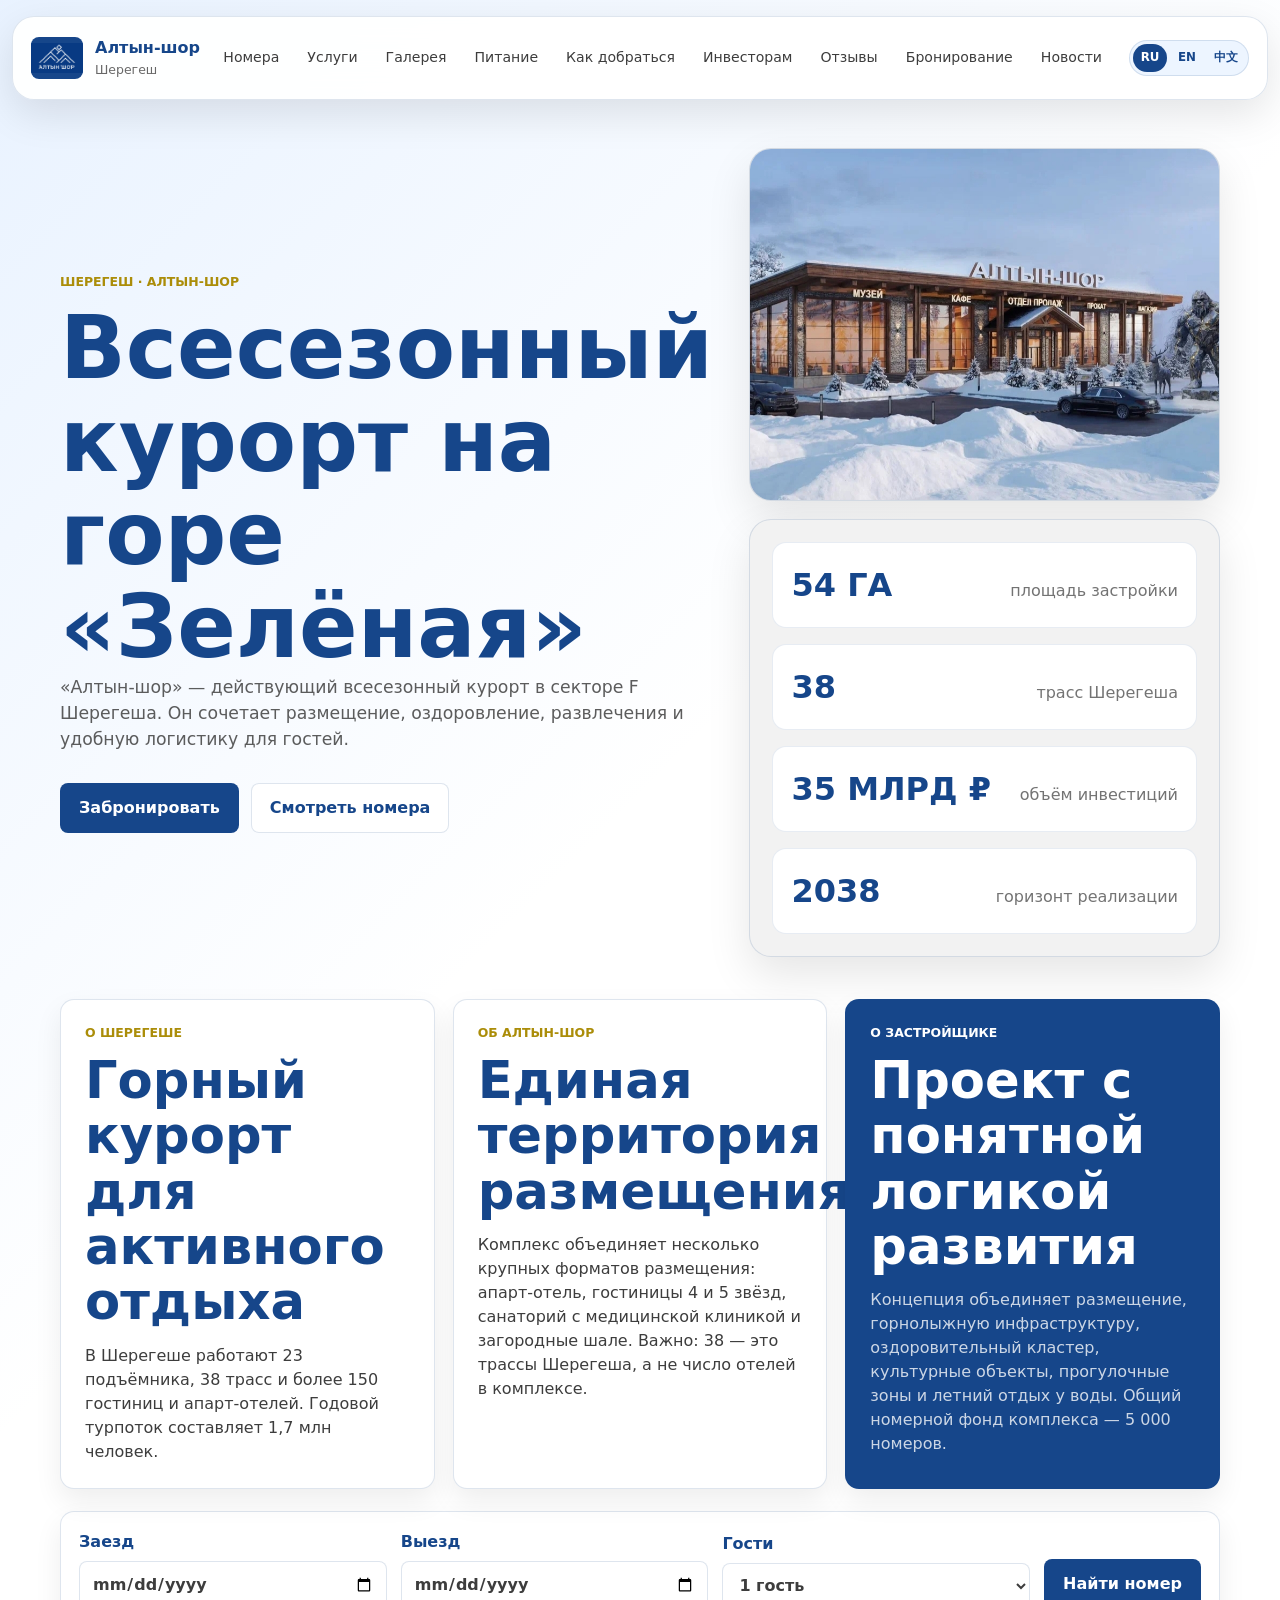
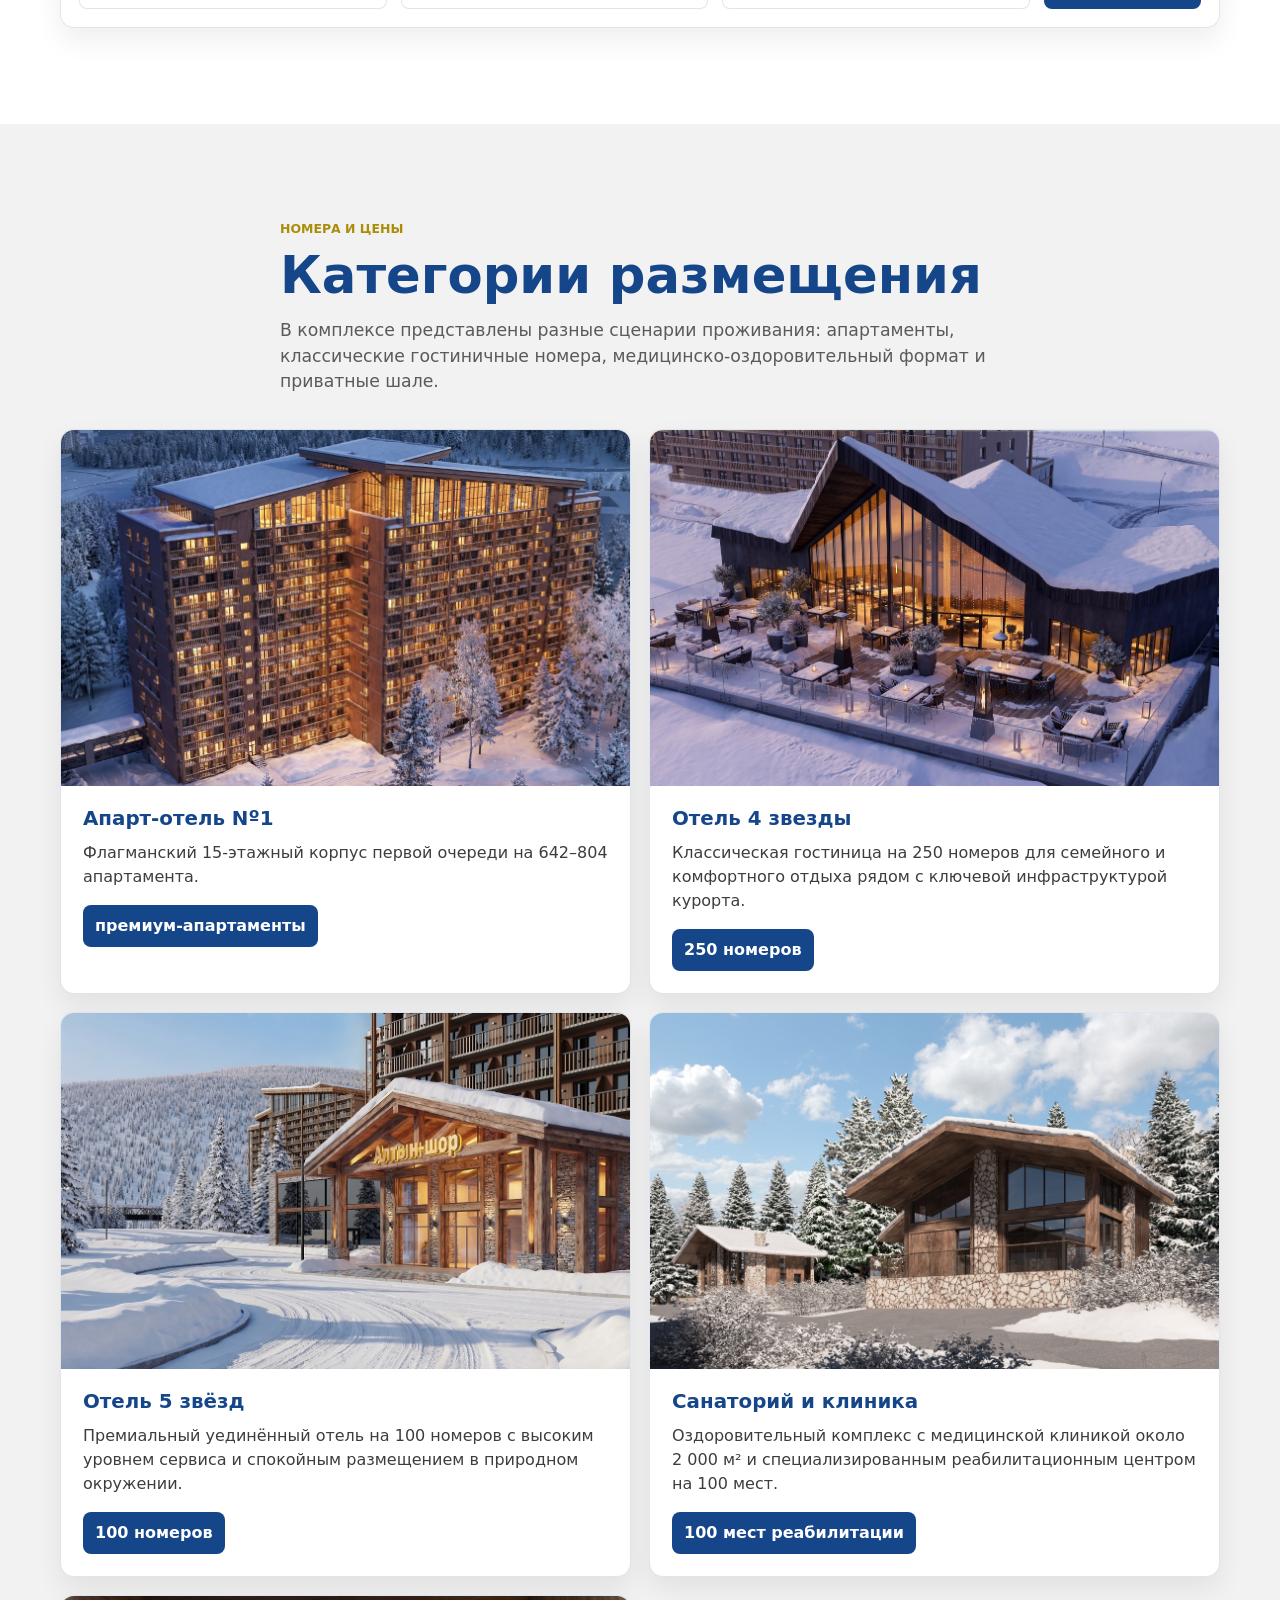
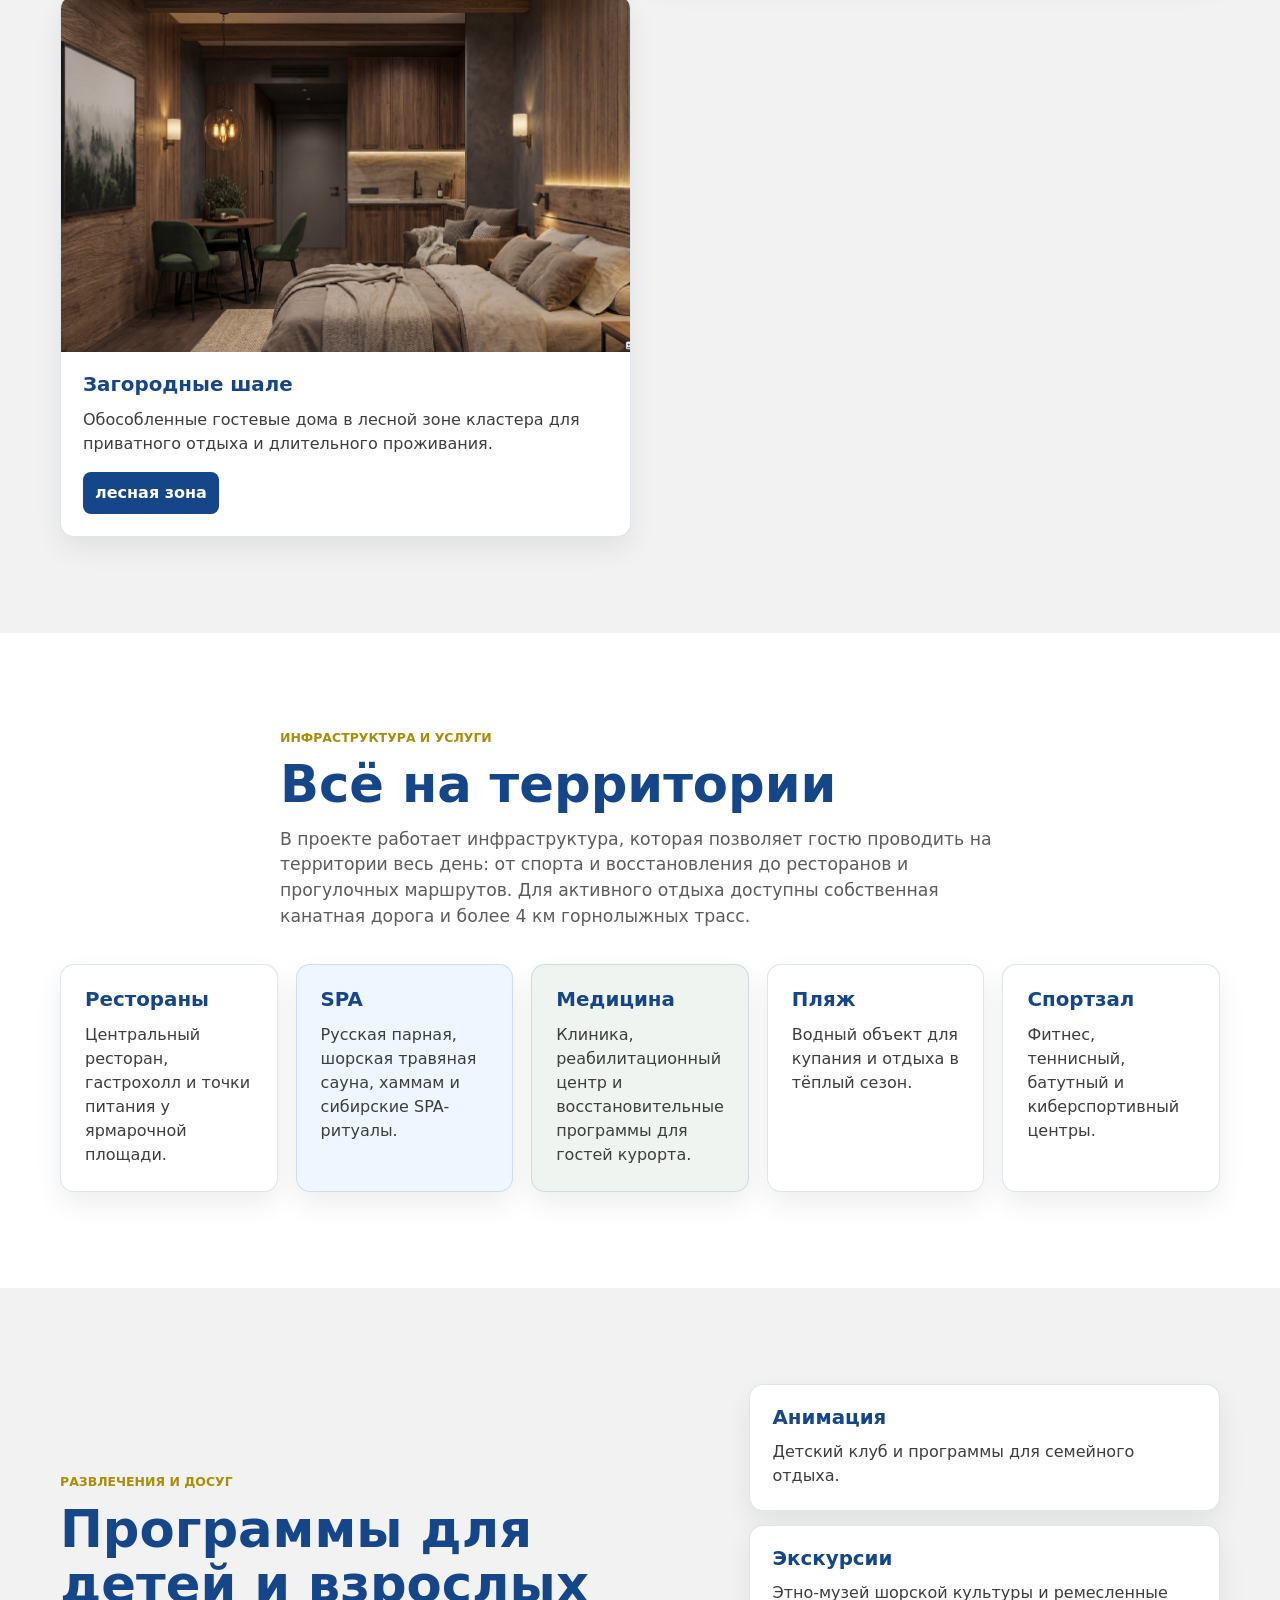
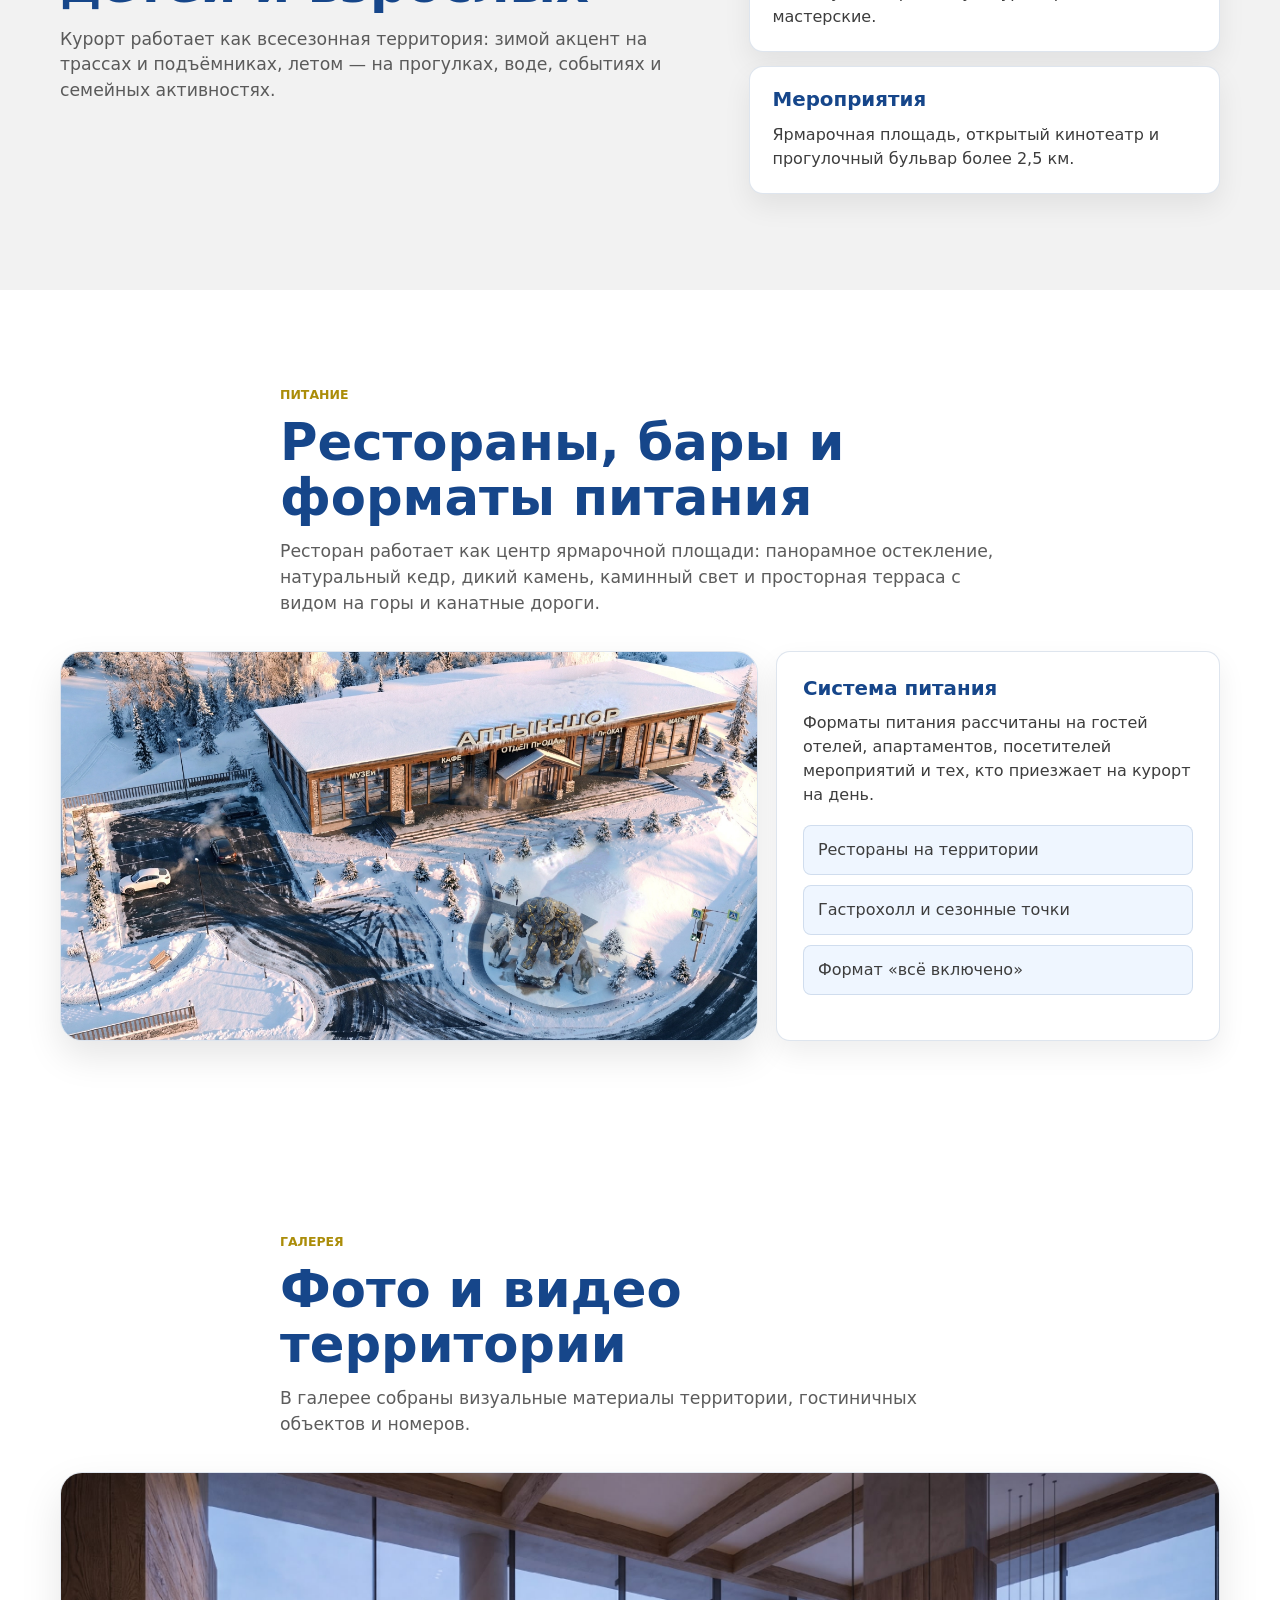
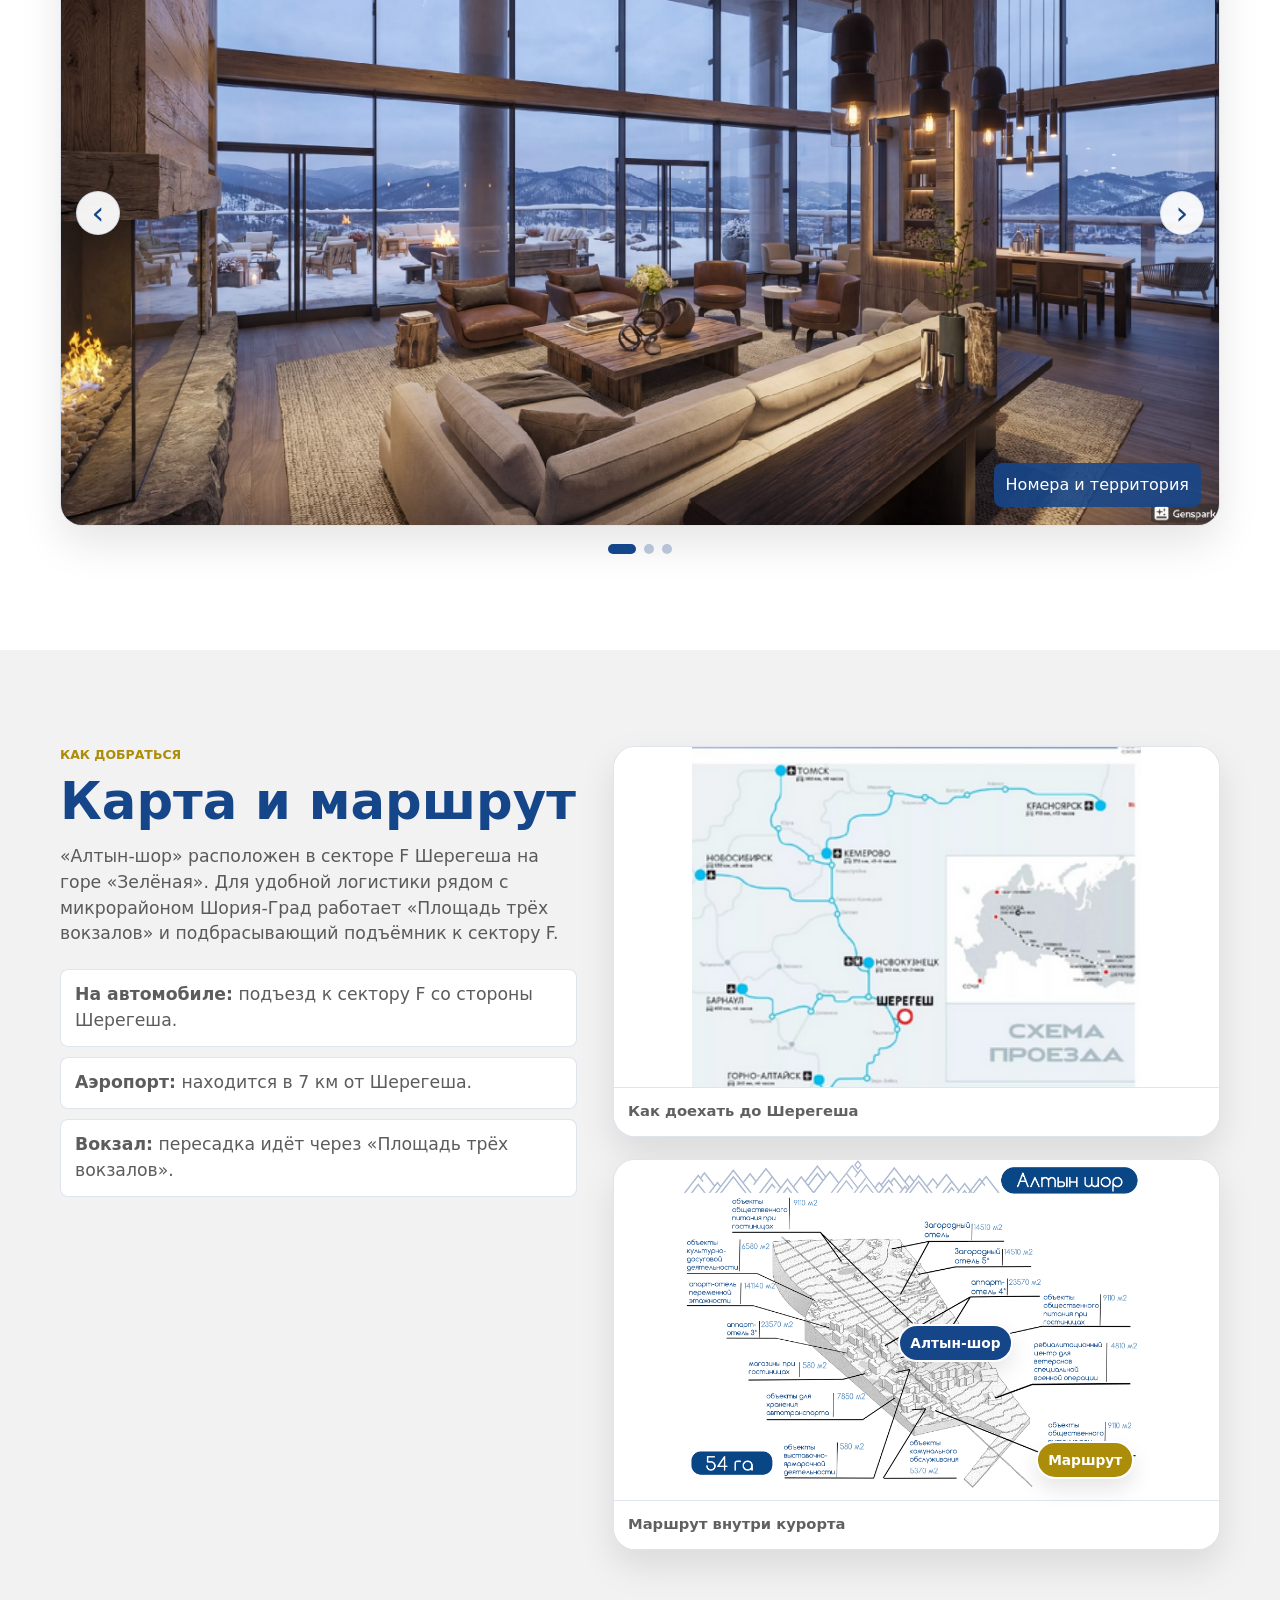
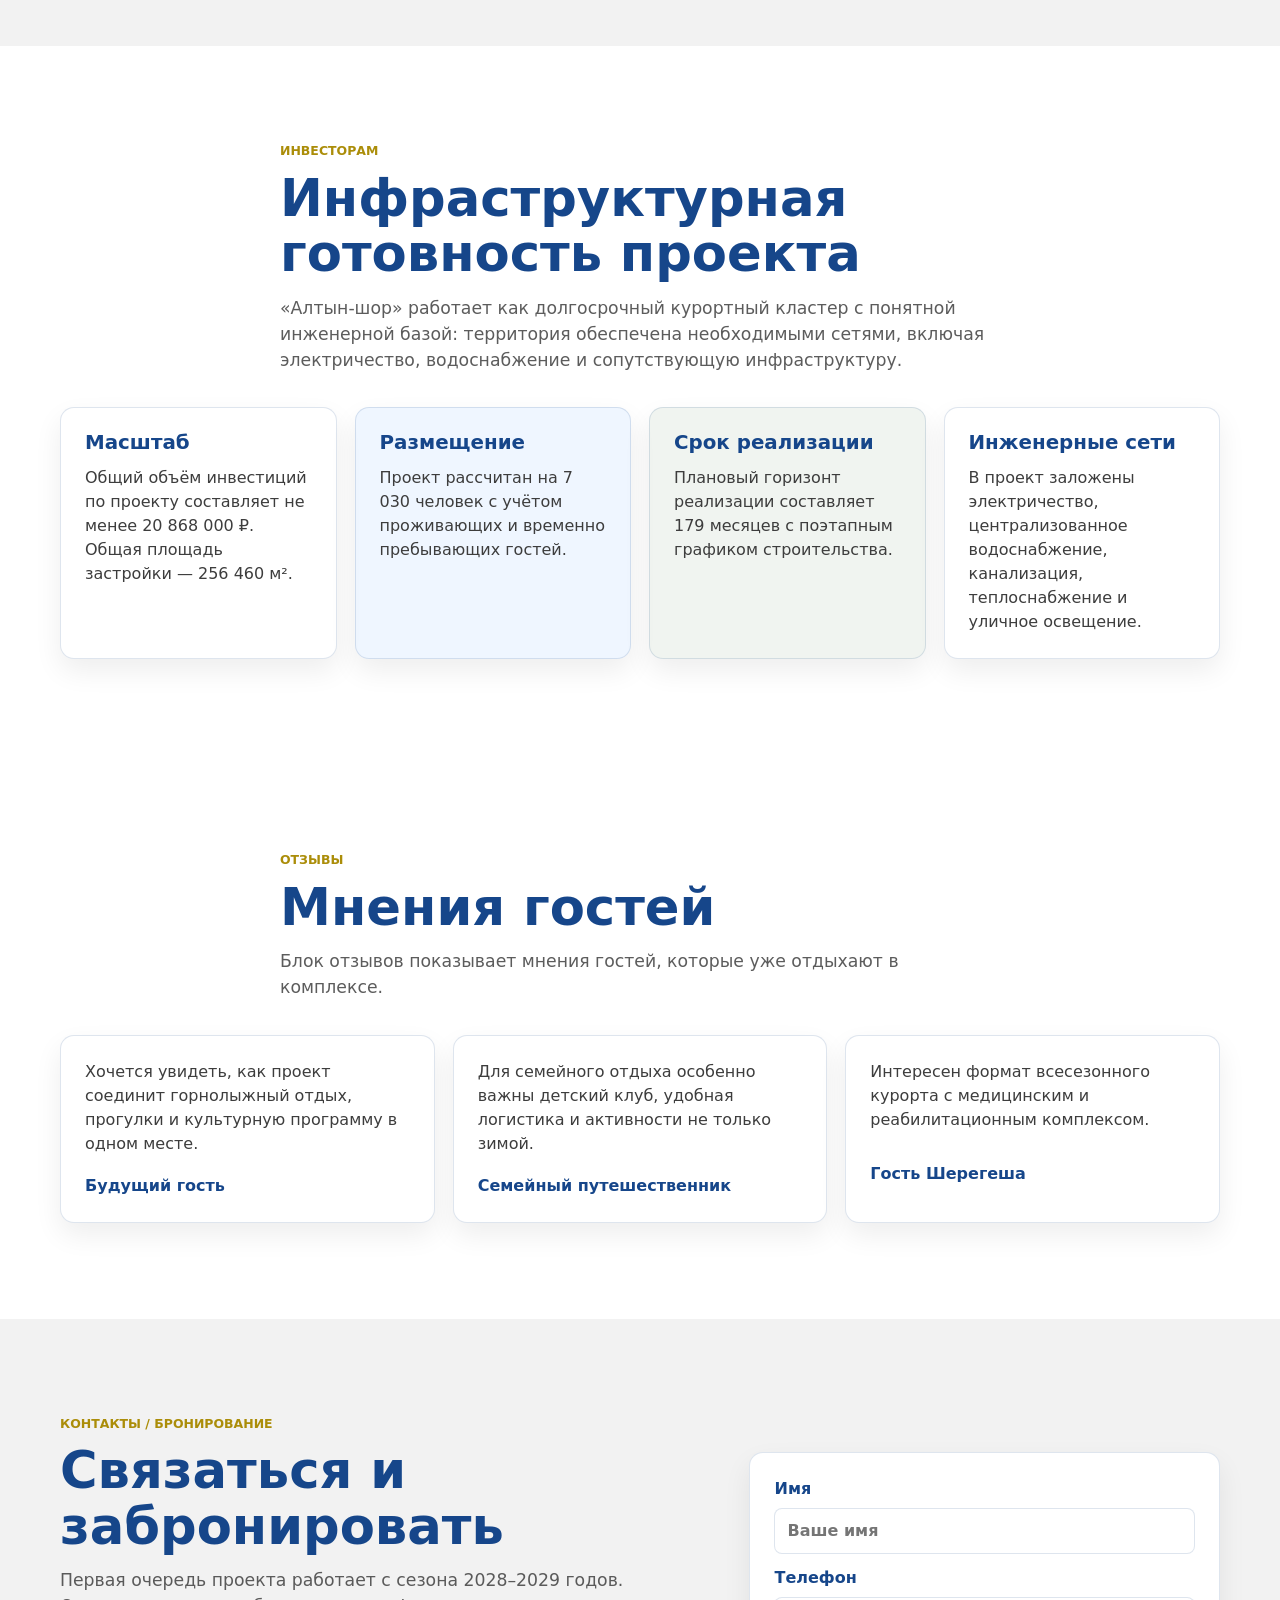
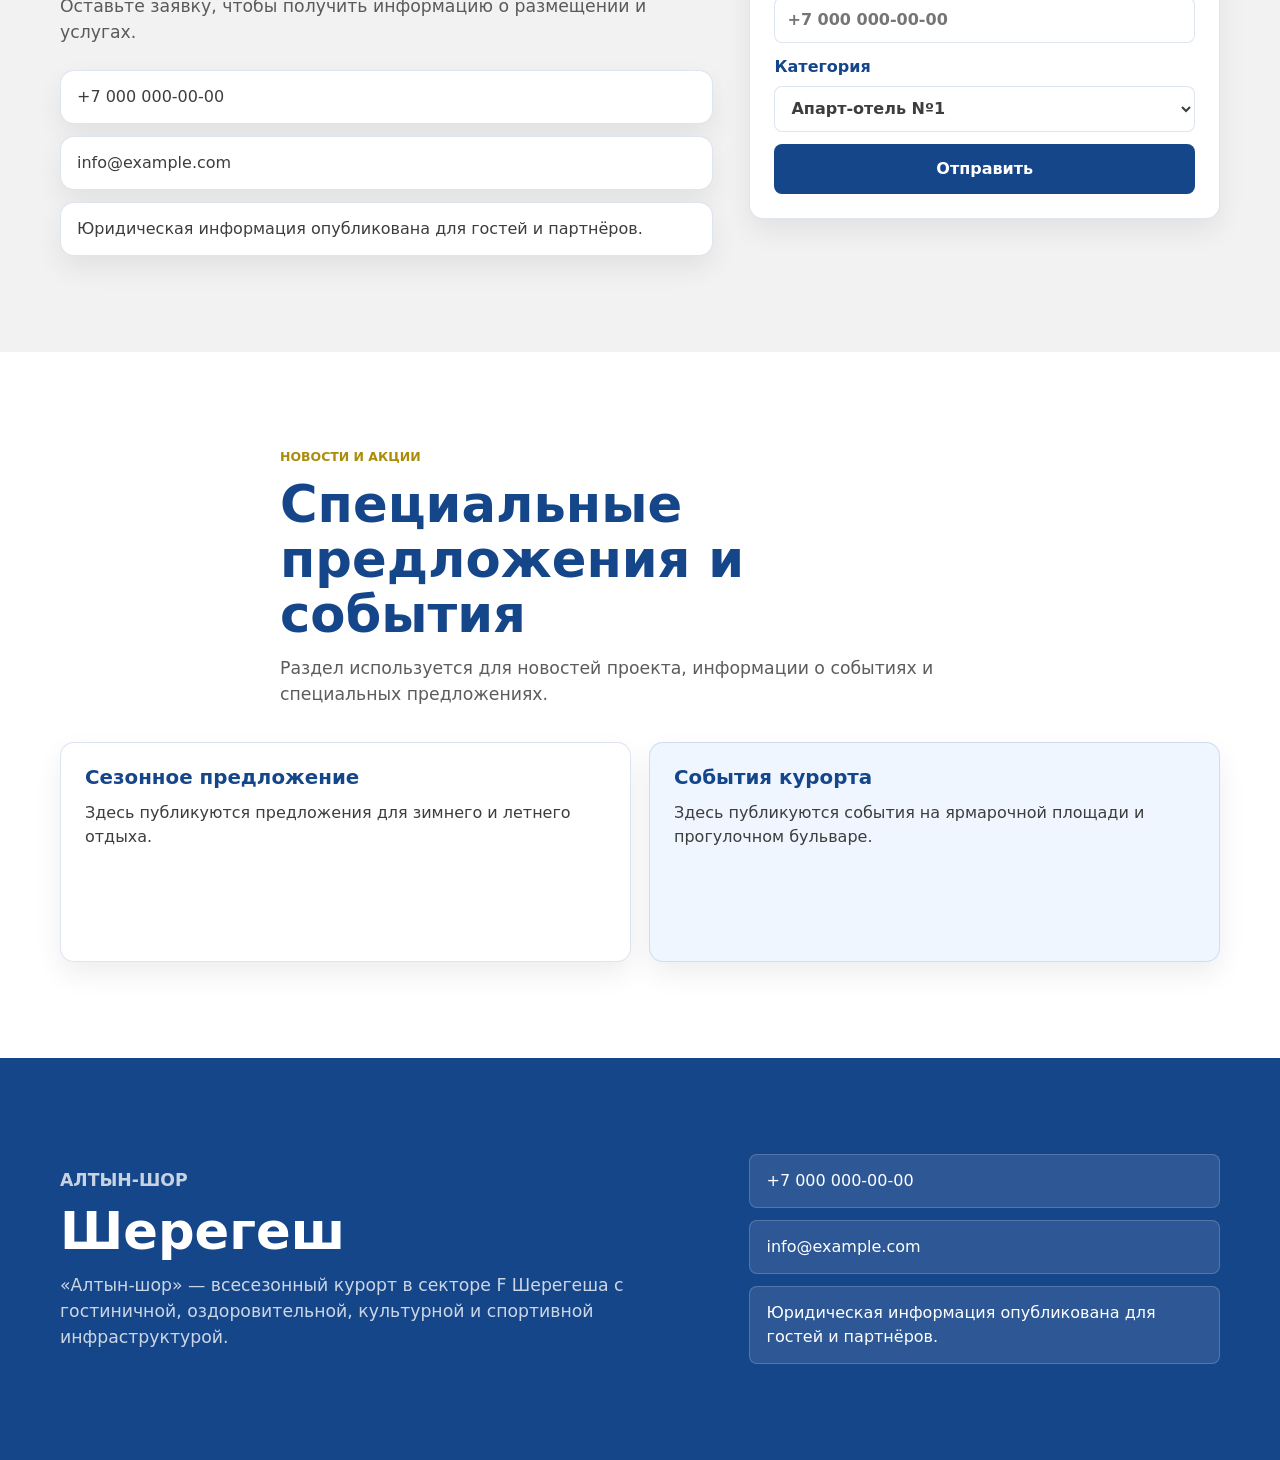
==== commit d868d533: "feat: Update images placement" ====
--- a/src/index.html
+++ b/src/index.html
@@ -411,7 +411,7 @@
                     <h2>Фото и видео территории</h2>
                     <p>
                         В галерее собраны визуальные материалы территории,
-                        гостиничных объектов и природного окружения курорта.
+                        гостиничных объектов и номеров.
                     </p>
                 </div>
 
@@ -445,7 +445,7 @@
                                     src="./static/shor-2.jpg"
                                     alt="Вид территории Алтын-шор"
                                 />
-                                <figcaption>Общая зона отдыха</figcaption>
+                                <figcaption>Пейзаж</figcaption>
                             </figure>
                         </div>
                     </div>
